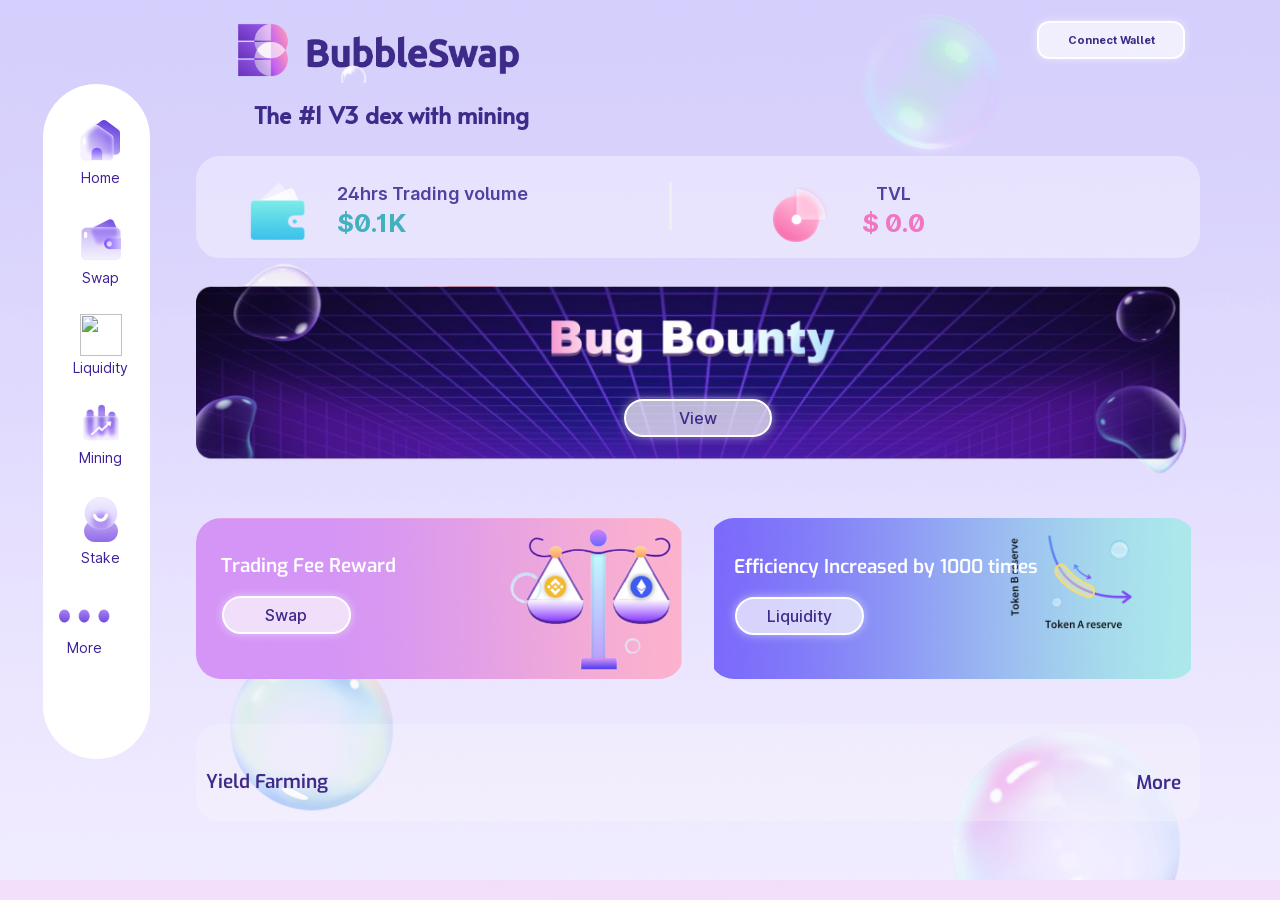
==== home.html @ f8ee5469 "Update home.html" ====
<!DOCTYPE html>
<html lang="en">
  <head>
    <meta charset="UTF-8" />
    <meta name="viewport" content="width=device-width, initial-scale=1" />
    <title>BubbleSwap</title>
    <meta
      name="description"
      content="Swap or provide liquidity on the BubbleSwap Protocol"
    />
    <link rel="shortcut icon" type="image/png" href="./icon.png" />
    <link
      rel="apple-touch-icon"
      sizes="192x192"
      href="./images/192x192_App_Icon.png"
    />
    <link
      rel="apple-touch-icon"
      sizes="512x512"
      href="./images/512x512_App_Icon.png"
    />
    <meta
      name="viewport"
      content="width=device-width,initial-scale=1,maximum-scale=1,user-scalable=no"
    />
    <meta name="theme-color" content="#ff007a" />
    <link rel="manifest" href="./manifest.json" />
    <link rel="preconnect" href="https://www.google-analytics.com/" />
    <link
      rel="preload"
      href="./fonts/Inter-roman.var.woff2"
      as="font"
      type="font/woff2"
      crossorigin
    />
    <meta name="robots" content="max-image-preview:large" />

    <style>
      img.wp-smiley,
      img.emoji {
        display: inline !important;
        border: none !important;
        box-shadow: none !important;
        height: 1em !important;
        width: 1em !important;
        margin: 0 0.07em !important;
        vertical-align: -0.1em !important;
        background: none !important;
        padding: 0 !important;
      }
    </style>

    <style id="wp-block-library-theme-inline-css">
      .wp-block-audio figcaption {
        color: #555;
        font-size: 13px;
        text-align: center;
      }
      const animateCircle=t=>{const{percentage:e,onScroll:c,speed:o,element:i,size:n,background_clr:a,color:r,stroke_width:h}=t,l=Math.ceil(document.body.scrollHeight-window.innerHeight);let s=i[0];ctx=s.getContext("2d"),s.width=2*n+h,s.height=2*n+h;let d=s.width/2,x=s.height/2,g=0;const m=t=>{(c?(g=Math.floor(t/l*360),Math.floor(t/l*100)):(g+=o)/360*100)<=e?(ctx.clearRect(0,0,s.width,s.height),ctx.beginPath(),ctx.lineWidth=h,ctx.arc(d,x,n,0,2*Math.PI),ctx.strokeStyle=a,ctx.stroke(),ctx.closePath(),ctx.beginPath(),ctx.lineWidth=h,ctx.strokeStyle=r,ctx.arc(d,x,n,0,2*Math.PI/360*g),ctx.stroke(),ctx.closePath(),c||requestAnimationFrame(m)):c||cancelAnimationFrame(m)};c||requestAnimationFrame(m),c&&(m(window.pageYOffset),document.addEventListener("scroll",(()=>{const t=Math.ceil(window.pageYOffset);m(t)})))};
      .is-dark-theme .wp-block-audio figcaption {
        color: hsla(0, 0%, 100%, 0.65);
      }
      .wp-block-code {
        border: 1px solid #ccc;
        border-radius: 4px;
        font-family: Menlo, Consolas, monaco, monospace;
        padding: 0.8em 1em;
      }
      .wp-block-embed figcaption {
        color: #555;
        font-size: 13px;
        text-align: center;
      }
      .is-dark-theme .wp-block-embed figcaption {
        color: hsla(0, 0%, 100%, 0.65);
      }
      .blocks-gallery-caption {
        color: #555;
        font-size: 13px;
        text-align: center;
      }
      .is-dark-theme .blocks-gallery-caption {
        color: hsla(0, 0%, 100%, 0.65);
      }
      .wp-block-image figcaption {
        color: #555;
        font-size: 13px;
        text-align: center;
      }
      .is-dark-theme .wp-block-image figcaption {
        color: hsla(0, 0%, 100%, 0.65);
      }
      .wp-block-pullquote {
        border-top: 4px solid;
        border-bottom: 4px solid;
        margin-bottom: 1.75em;
        color: currentColor;
      }
      .wp-block-pullquote__citation,
      .wp-block-pullquote cite,
      .wp-block-pullquote footer {
        color: currentColor;
        text-transform: uppercase;
        font-size: 0.8125em;
        font-style: normal;
      }
      .wp-block-quote {
        border-left: 0.25em solid;
        margin: 0 0 1.75em;
        padding-left: 1em;
      }
      .wp-block-quote cite,
      .wp-block-quote footer {
        color: currentColor;
        font-size: 0.8125em;
        position: relative;
        font-style: normal;
      }
      .wp-block-quote.has-text-align-right {
        border-left: none;
        border-right: 0.25em solid;
        padding-left: 0;
        padding-right: 1em;
      }
      .wp-block-quote.has-text-align-center {
        border: none;
        padding-left: 0;
      }
      .wp-block-quote.is-large,
      .wp-block-quote.is-style-large,
      .wp-block-quote.is-style-plain {
        border: none;
      }
      .wp-block-search .wp-block-search__label {
        font-weight: 700;
      }
      :where(.wp-block-group.has-background) {
        padding: 1.25em 2.375em;
      }
      .wp-block-separator.has-css-opacity {
        opacity: 0.4;
      }
      .wp-block-separator {
        border: none;
        border-bottom: 2px solid;
        margin-left: auto;
        margin-right: auto;
      }
      .wp-block-separator.has-alpha-channel-opacity {
        opacity: 1;
      }
      .wp-block-separator:not(.is-style-wide):not(.is-style-dots) {
        width: 100px;
      }
      .wp-block-separator.has-background:not(.is-style-dots) {
        border-bottom: none;
        height: 1px;
      }
      .wp-block-separator.has-background:not(.is-style-wide):not(.is-style-dots) {
        height: 2px;
      }
      .wp-block-table thead {
        border-bottom: 3px solid;
      }
      .wp-block-table tfoot {
        border-top: 3px solid;
      }
      .wp-block-table td,
      .wp-block-table th {
        padding: 0.5em;
        border: 1px solid;
        word-break: normal;
      }
      .wp-block-table figcaption {
        color: #555;
        font-size: 13px;
        text-align: center;
      }
      .is-dark-theme .wp-block-table figcaption {
        color: hsla(0, 0%, 100%, 0.65);
      }
      .wp-block-video figcaption {
        color: #555;
        font-size: 13px;
        text-align: center;
      }
      .is-dark-theme .wp-block-video figcaption {
        color: hsla(0, 0%, 100%, 0.65);
      }
      .wp-block-template-part.has-background {
        padding: 1.25em 2.375em;
        margin-top: 0;
        margin-bottom: 0;
      }
    </style>
    <style id="global-styles-inline-css">
      body {
        --wp--preset--color--black: #000000;
        --wp--preset--color--cyan-bluish-gray: #abb8c3;
        --wp--preset--color--white: #ffffff;
        --wp--preset--color--pale-pink: #f78da7;
        --wp--preset--color--vivid-red: #cf2e2e;
        --wp--preset--color--luminous-vivid-orange: #ff6900;
        --wp--preset--color--luminous-vivid-amber: #fcb900;
        --wp--preset--color--light-green-cyan: #7bdcb5;
        --wp--preset--color--vivid-green-cyan: #00d084;
        --wp--preset--color--pale-cyan-blue: #8ed1fc;
        --wp--preset--color--vivid-cyan-blue: #0693e3;
        --wp--preset--color--vivid-purple: #9b51e0;
        --wp--preset--color--dark-gray: #28303d;
        --wp--preset--color--gray: #39414d;
        --wp--preset--color--green: #d1e4dd;
        --wp--preset--color--blue: #d1dfe4;
        --wp--preset--color--purple: #d1d1e4;
        --wp--preset--color--red: #e4d1d1;
        --wp--preset--color--orange: #e4dad1;
        --wp--preset--color--yellow: #eeeadd;
        --wp--preset--gradient--vivid-cyan-blue-to-vivid-purple: linear-gradient(
          135deg,
          rgba(6, 147, 227, 1) 0%,
          rgb(155, 81, 224) 100%
        );
        --wp--preset--gradient--light-green-cyan-to-vivid-green-cyan: linear-gradient(
          135deg,
          rgb(122, 220, 180) 0%,
          rgb(0, 208, 130) 100%
        );
        --wp--preset--gradient--luminous-vivid-amber-to-luminous-vivid-orange: linear-gradient(
          135deg,
          rgba(252, 185, 0, 1) 0%,
          rgba(255, 105, 0, 1) 100%
        );
        --wp--preset--gradient--luminous-vivid-orange-to-vivid-red: linear-gradient(
          135deg,
          rgba(255, 105, 0, 1) 0%,
          rgb(207, 46, 46) 100%
        );
        --wp--preset--gradient--very-light-gray-to-cyan-bluish-gray: linear-gradient(
          135deg,
          rgb(238, 238, 238) 0%,
          rgb(169, 184, 195) 100%
        );
        --wp--preset--gradient--cool-to-warm-spectrum: linear-gradient(
          135deg,
          rgb(74, 234, 220) 0%,
          rgb(151, 120, 209) 20%,
          rgb(207, 42, 186) 40%,
          rgb(238, 44, 130) 60%,
          rgb(251, 105, 98) 80%,
          rgb(254, 248, 76) 100%
        );
        --wp--preset--gradient--blush-light-purple: linear-gradient(
          135deg,
          rgb(255, 206, 236) 0%,
          rgb(152, 150, 240) 100%
        );
        --wp--preset--gradient--blush-bordeaux: linear-gradient(
          135deg,
          rgb(254, 205, 165) 0%,
          rgb(254, 45, 45) 50%,
          rgb(107, 0, 62) 100%
        );
        --wp--preset--gradient--luminous-dusk: linear-gradient(
          135deg,
          rgb(255, 203, 112) 0%,
          rgb(199, 81, 192) 50%,
          rgb(65, 88, 208) 100%
        );
        --wp--preset--gradient--pale-ocean: linear-gradient(
          135deg,
          rgb(255, 245, 203) 0%,
          rgb(182, 227, 212) 50%,
          rgb(51, 167, 181) 100%
        );
        --wp--preset--gradient--electric-grass: linear-gradient(
          135deg,
          rgb(202, 248, 128) 0%,
          rgb(113, 206, 126) 100%
        );
        --wp--preset--gradient--midnight: linear-gradient(
          135deg,
          rgb(2, 3, 129) 0%,
          rgb(40, 116, 252) 100%
        );
        --wp--preset--gradient--purple-to-yellow: linear-gradient(
          160deg,
          #d1d1e4 0%,
          #eeeadd 100%
        );
        --wp--preset--gradient--yellow-to-purple: linear-gradient(
          160deg,
          #eeeadd 0%,
          #d1d1e4 100%
        );
        --wp--preset--gradient--green-to-yellow: linear-gradient(
          160deg,
          #d1e4dd 0%,
          #eeeadd 100%
        );
        --wp--preset--gradient--yellow-to-green: linear-gradient(
          160deg,
          #eeeadd 0%,
          #d1e4dd 100%
        );
        --wp--preset--gradient--red-to-yellow: linear-gradient(
          160deg,
          #e4d1d1 0%,
          #eeeadd 100%
        );
        --wp--preset--gradient--yellow-to-red: linear-gradient(
          160deg,
          #eeeadd 0%,
          #e4d1d1 100%
        );
        --wp--preset--gradient--purple-to-red: linear-gradient(
          160deg,
          #d1d1e4 0%,
          #e4d1d1 100%
        );
        --wp--preset--gradient--red-to-purple: linear-gradient(
          160deg,
          #e4d1d1 0%,
          #d1d1e4 100%
        );
        --wp--preset--duotone--dark-grayscale: url("#wp-duotone-dark-grayscale");
        --wp--preset--duotone--grayscale: url("#wp-duotone-grayscale");
        --wp--preset--duotone--purple-yellow: url("#wp-duotone-purple-yellow");
        --wp--preset--duotone--blue-red: url("#wp-duotone-blue-red");
        --wp--preset--duotone--midnight: url("#wp-duotone-midnight");
        --wp--preset--duotone--magenta-yellow: url("#wp-duotone-magenta-yellow");
        --wp--preset--duotone--purple-green: url("#wp-duotone-purple-green");
        --wp--preset--duotone--blue-orange: url("#wp-duotone-blue-orange");
        --wp--preset--font-size--small: 18px;
        --wp--preset--font-size--medium: 20px;
        --wp--preset--font-size--large: 24px;
        --wp--preset--font-size--x-large: 42px;
        --wp--preset--font-size--extra-small: 16px;
        --wp--preset--font-size--normal: 20px;
        --wp--preset--font-size--extra-large: 40px;
        --wp--preset--font-size--huge: 96px;
        --wp--preset--font-size--gigantic: 144px;
      }
      .has-black-color {
        color: var(--wp--preset--color--black) !important;
      }
      .has-cyan-bluish-gray-color {
        color: var(--wp--preset--color--cyan-bluish-gray) !important;
      }
      .has-white-color {
        color: var(--wp--preset--color--white) !important;
      }
      .has-pale-pink-color {
        color: var(--wp--preset--color--pale-pink) !important;
      }
      .has-vivid-red-color {
        color: var(--wp--preset--color--vivid-red) !important;
      }
      .has-luminous-vivid-orange-color {
        color: var(--wp--preset--color--luminous-vivid-orange) !important;
      }
      .has-luminous-vivid-amber-color {
        color: var(--wp--preset--color--luminous-vivid-amber) !important;
      }
      .has-light-green-cyan-color {
        color: var(--wp--preset--color--light-green-cyan) !important;
      }
      .has-vivid-green-cyan-color {
        color: var(--wp--preset--color--vivid-green-cyan) !important;
      }
      .has-pale-cyan-blue-color {
        color: var(--wp--preset--color--pale-cyan-blue) !important;
      }
      .has-vivid-cyan-blue-color {
        color: var(--wp--preset--color--vivid-cyan-blue) !important;
      }
      .has-vivid-purple-color {
        color: var(--wp--preset--color--vivid-purple) !important;
      }
      .has-black-background-color {
        background-color: var(--wp--preset--color--black) !important;
      }
      .has-cyan-bluish-gray-background-color {
        background-color: var(--wp--preset--color--cyan-bluish-gray) !important;
      }
      .has-white-background-color {
        background-color: var(--wp--preset--color--white) !important;
      }
      .has-pale-pink-background-color {
        background-color: var(--wp--preset--color--pale-pink) !important;
      }
      .has-vivid-red-background-color {
        background-color: var(--wp--preset--color--vivid-red) !important;
      }
      .has-luminous-vivid-orange-background-color {
        background-color: var(
          --wp--preset--color--luminous-vivid-orange
        ) !important;
      }
      .has-luminous-vivid-amber-background-color {
        background-color: var(
          --wp--preset--color--luminous-vivid-amber
        ) !important;
      }
      .has-light-green-cyan-background-color {
        background-color: var(--wp--preset--color--light-green-cyan) !important;
      }
      .has-vivid-green-cyan-background-color {
        background-color: var(--wp--preset--color--vivid-green-cyan) !important;
      }
      .has-pale-cyan-blue-background-color {
        background-color: var(--wp--preset--color--pale-cyan-blue) !important;
      }
      .has-vivid-cyan-blue-background-color {
        background-color: var(--wp--preset--color--vivid-cyan-blue) !important;
      }
      .has-vivid-purple-background-color {
        background-color: var(--wp--preset--color--vivid-purple) !important;
      }
      .has-black-border-color {
        border-color: var(--wp--preset--color--black) !important;
      }
      .has-cyan-bluish-gray-border-color {
        border-color: var(--wp--preset--color--cyan-bluish-gray) !important;
      }
      .has-white-border-color {
        border-color: var(--wp--preset--color--white) !important;
      }
      .has-pale-pink-border-color {
        border-color: var(--wp--preset--color--pale-pink) !important;
      }
      .has-vivid-red-border-color {
        border-color: var(--wp--preset--color--vivid-red) !important;
      }
      .has-luminous-vivid-orange-border-color {
        border-color: var(
          --wp--preset--color--luminous-vivid-orange
        ) !important;
      }
      .has-luminous-vivid-amber-border-color {
        border-color: var(--wp--preset--color--luminous-vivid-amber) !important;
      }
      .has-light-green-cyan-border-color {
        border-color: var(--wp--preset--color--light-green-cyan) !important;
      }
      .has-vivid-green-cyan-border-color {
        border-color: var(--wp--preset--color--vivid-green-cyan) !important;
      }
      .has-pale-cyan-blue-border-color {
        border-color: var(--wp--preset--color--pale-cyan-blue) !important;
      }
      .has-vivid-cyan-blue-border-color {
        border-color: var(--wp--preset--color--vivid-cyan-blue) !important;
      }
      .has-vivid-purple-border-color {
        border-color: var(--wp--preset--color--vivid-purple) !important;
      }
      .has-vivid-cyan-blue-to-vivid-purple-gradient-background {
        background: var(
          --wp--preset--gradient--vivid-cyan-blue-to-vivid-purple
        ) !important;
      }
      .has-light-green-cyan-to-vivid-green-cyan-gradient-background {
        background: var(
          --wp--preset--gradient--light-green-cyan-to-vivid-green-cyan
        ) !important;
      }
      .has-luminous-vivid-amber-to-luminous-vivid-orange-gradient-background {
        background: var(
          --wp--preset--gradient--luminous-vivid-amber-to-luminous-vivid-orange
        ) !important;
      }
      .has-luminous-vivid-orange-to-vivid-red-gradient-background {
        background: var(
          --wp--preset--gradient--luminous-vivid-orange-to-vivid-red
        ) !important;
      }
      .has-very-light-gray-to-cyan-bluish-gray-gradient-background {
        background: var(
          --wp--preset--gradient--very-light-gray-to-cyan-bluish-gray
        ) !important;
      }
      .has-cool-to-warm-spectrum-gradient-background {
        background: var(
          --wp--preset--gradient--cool-to-warm-spectrum
        ) !important;
      }
      .has-blush-light-purple-gradient-background {
        background: var(--wp--preset--gradient--blush-light-purple) !important;
      }
      .has-blush-bordeaux-gradient-background {
        background: var(--wp--preset--gradient--blush-bordeaux) !important;
      }
      .has-luminous-dusk-gradient-background {
        background: var(--wp--preset--gradient--luminous-dusk) !important;
      }
      .has-pale-ocean-gradient-background {
        background: var(--wp--preset--gradient--pale-ocean) !important;
      }
      .has-electric-grass-gradient-background {
        background: var(--wp--preset--gradient--electric-grass) !important;
      }
      .has-midnight-gradient-background {
        background: var(--wp--preset--gradient--midnight) !important;
      }
      .has-small-font-size {
        font-size: var(--wp--preset--font-size--small) !important;
      }
      .has-medium-font-size {
        font-size: var(--wp--preset--font-size--medium) !important;
      }
      .has-large-font-size {
        font-size: var(--wp--preset--font-size--large) !important;
      }
      .has-x-large-font-size {
        font-size: var(--wp--preset--font-size--x-large) !important;
      }
      /*! elementor-icons - v5.16.0 - 12-07-2022 */
      @font-face {
        font-family: eicons;
        src: url(../fonts/eicons.eot?5.16.0);
        src: url(../fonts/eicons.eot?5.16.0#iefix) format("embedded-opentype"),
          url(../fonts/eicons.woff2?5.16.0) format("woff2"),
          url(../fonts/eicons.woff?5.16.0) format("woff"),
          url(../fonts/eicons.ttf?5.16.0) format("truetype"),
          url(../fonts/eicons.svg?5.16.0#eicon) format("svg");
        font-weight: 400;
        font-style: normal;
      }
      [class*=" eicon-"],
      [class^="eicon"] {
        display: inline-block;
        font-family: eicons;
        font-size: inherit;
        font-weight: 400;
        font-style: normal;
        font-variant: normal;
        line-height: 1;
        text-rendering: auto;
        -webkit-font-smoothing: antialiased;
        -moz-osx-font-smoothing: grayscale;
      }
      @keyframes a {
        0% {
          transform: rotate(0deg);
        }
        to {
          transform: rotate(359deg);
        }
      }
      .eicon-animation-spin {
        animation: a 2s infinite linear;
      }
      .eicon-editor-link:before {
        content: "\e800";
      }
      .eicon-editor-unlink:before {
        content: "\e801";
      }
      .eicon-editor-external-link:before {
        content: "\e802";
      }
      .eicon-editor-close:before {
        content: "\e803";
      }
      .eicon-editor-list-ol:before {
        content: "\e804";
      }
      .eicon-editor-list-ul:before {
        content: "\e805";
      }
      .eicon-editor-bold:before {
        content: "\e806";
      }
      .eicon-editor-italic:before {
        content: "\e807";
      }
      .eicon-editor-underline:before {
        content: "\e808";
      }
      .eicon-editor-paragraph:before {
        content: "\e809";
      }
      .eicon-editor-h1:before {
        content: "\e80a";
      }
      .eicon-editor-h2:before {
        content: "\e80b";
      }
      .eicon-editor-h3:before {
        content: "\e80c";
      }
      .eicon-editor-h4:before {
        content: "\e80d";
      }
      .eicon-editor-h5:before {
        content: "\e80e";
      }
      .eicon-editor-h6:before {
        content: "\e80f";
      }
      .eicon-editor-quote:before {
        content: "\e810";
      }
      .eicon-editor-code:before {
        content: "\e811";
      }
      .eicon-elementor:before {
        content: "\e812";
      }
      .eicon-elementor-circle:before {
        content: "\e813";
      }
      .eicon-pojome:before {
        content: "\e814";
      }
      .eicon-plus:before {
        content: "\e815";
      }
      .eicon-menu-bar:before {
        content: "\e816";
      }
      .eicon-apps:before {
        content: "\e817";
      }
      .eicon-accordion:before {
        content: "\e818";
      }
      .eicon-alert:before {
        content: "\e819";
      }
      .eicon-animation-text:before {
        content: "\e81a";
      }
      .eicon-animation:before {
        content: "\e81b";
      }
      .eicon-banner:before {
        content: "\e81c";
      }
      .eicon-blockquote:before {
        content: "\e81d";
      }
      .eicon-button:before {
        content: "\e81e";
      }
      .eicon-call-to-action:before {
        content: "\e81f";
      }
      .eicon-captcha:before {
        content: "\e820";
      }
      .eicon-carousel:before {
        content: "\e821";
      }
      .eicon-checkbox:before {
        content: "\e822";
      }
      .eicon-columns:before {
        content: "\e823";
      }
      .eicon-countdown:before {
        content: "\e824";
      }
      .eicon-counter:before {
        content: "\e825";
      }
      .eicon-date:before {
        content: "\e826";
      }
      .eicon-divider-shape:before {
        content: "\e827";
      }
      .eicon-divider:before {
        content: "\e828";
      }
      .eicon-download-button:before {
        content: "\e829";
      }
      .eicon-dual-button:before {
        content: "\e82a";
      }
      .eicon-email-field:before {
        content: "\e82b";
      }
      .eicon-facebook-comments:before {
        content: "\e82c";
      }
      .eicon-facebook-like-box:before {
        content: "\e82d";
      }
      .eicon-form-horizontal:before {
        content: "\e82e";
      }
      .eicon-form-vertical:before {
        content: "\e82f";
      }
      .eicon-gallery-grid:before {
        content: "\e830";
      }
      .eicon-gallery-group:before {
        content: "\e831";
      }
      .eicon-gallery-justified:before {
        content: "\e832";
      }
      .eicon-gallery-masonry:before {
        content: "\e833";
      }
      .eicon-icon-box:before {
        content: "\e834";
      }
      .eicon-image-before-after:before {
        content: "\e835";
      }
      .eicon-image-box:before {
        content: "\e836";
      }
      .eicon-image-hotspot:before {
        content: "\e837";
      }
      .eicon-image-rollover:before {
        content: "\e838";
      }
      .eicon-info-box:before {
        content: "\e839";
      }
      .eicon-inner-section:before {
        content: "\e83a";
      }
      .eicon-mailchimp:before {
        content: "\e83b";
      }
      .eicon-menu-card:before {
        content: "\e83c";
      }
      .eicon-navigation-horizontal:before {
        content: "\e83d";
      }
      .eicon-nav-menu:before {
        content: "\e83e";
      }
      .eicon-navigation-vertical:before {
        content: "\e83f";
      }
      .eicon-number-field:before {
        content: "\e840";
      }
      .eicon-parallax:before {
        content: "\e841";
      }
      .eicon-php7:before {
        content: "\e842";
      }
      .eicon-post-list:before {
        content: "\e843";
      }
      .eicon-post-slider:before {
        content: "\e844";
      }
      .eicon-post:before {
        content: "\e845";
      }
      .eicon-posts-carousel:before {
        content: "\e846";
      }
      .eicon-posts-grid:before {
        content: "\e847";
      }
      .eicon-posts-group:before {
        content: "\e848";
      }
      .eicon-posts-justified:before {
        content: "\e849";
      }
      .eicon-posts-masonry:before {
        content: "\e84a";
      }
      .eicon-posts-ticker:before {
        content: "\e84b";
      }
      .eicon-price-list:before {
        content: "\e84c";
      }
      .eicon-price-table:before {
        content: "\e84d";
      }
      .eicon-radio:before {
        content: "\e84e";
      }
      .eicon-rtl:before {
        content: "\e84f";
      }
      .eicon-scroll:before {
        content: "\e850";
      }
      .eicon-search:before {
        content: "\e851";
      }
      .eicon-select:before {
        content: "\e852";
      }
      .eicon-share:before {
        content: "\e853";
      }
      .eicon-sidebar:before {
        content: "\e854";
      }
      .eicon-skill-bar:before {
        content: "\e855";
      }
      .eicon-slider-3d:before {
        content: "\e856";
      }
      .eicon-slider-album:before {
        content: "\e857";
      }
      .eicon-slider-device:before {
        content: "\e858";
      }
      .eicon-slider-full-screen:before {
        content: "\e859";
      }
      .eicon-slider-push:before {
        content: "\e85a";
      }
      .eicon-slider-vertical:before {
        content: "\e85b";
      }
      .eicon-slider-video:before {
        content: "\e85c";
      }
      .eicon-slides:before {
        content: "\e85d";
      }
      .eicon-social-icons:before {
        content: "\e85e";
      }
      .eicon-spacer:before {
        content: "\e85f";
      }
      .eicon-table:before {
        content: "\e860";
      }
      .eicon-tabs:before {
        content: "\e861";
      }
      .eicon-tel-field:before {
        content: "\e862";
      }
      .eicon-text-area:before {
        content: "\e863";
      }
      .eicon-text-field:before {
        content: "\e864";
      }
      .eicon-thumbnails-down:before {
        content: "\e865";
      }
      .eicon-thumbnails-half:before {
        content: "\e866";
      }
      .eicon-thumbnails-right:before {
        content: "\e867";
      }
      .eicon-time-line:before {
        content: "\e868";
      }
      .eicon-toggle:before {
        content: "\e869";
      }
      .eicon-url:before {
        content: "\e86a";
      }
      .eicon-t-letter:before {
        content: "\e86b";
      }
      .eicon-wordpress:before {
        content: "\e86c";
      }
      .eicon-text:before {
        content: "\e86d";
      }
      .eicon-anchor:before {
        content: "\e86e";
      }
      .eicon-bullet-list:before {
        content: "\e86f";
      }
      .eicon-code:before {
        content: "\e870";
      }
      .eicon-favorite:before {
        content: "\e871";
      }
      .eicon-google-maps:before {
        content: "\e872";
      }
      .eicon-image:before {
        content: "\e873";
      }
      .eicon-photo-library:before {
        content: "\e874";
      }
      .eicon-woocommerce:before {
        content: "\e875";
      }
      .eicon-youtube:before {
        content: "\e876";
      }
      .eicon-flip-box:before {
        content: "\e877";
      }
      .eicon-settings:before {
        content: "\e878";
      }
      .eicon-headphones:before {
        content: "\e879";
      }
      .eicon-testimonial:before {
        content: "\e87a";
      }
      .eicon-counter-circle:before {
        content: "\e87b";
      }
      .eicon-person:before {
        content: "\e87c";
      }
      .eicon-chevron-right:before {
        content: "\e87d";
      }
      .eicon-chevron-left:before {
        content: "\e87e";
      }
      .eicon-close:before {
        content: "\e87f";
      }
      .eicon-file-download:before {
        content: "\e880";
      }
      .eicon-save:before {
        content: "\e881";
      }
      .eicon-zoom-in:before {
        content: "\e882";
      }
      .eicon-shortcode:before {
        content: "\e883";
      }
      .eicon-nerd:before {
        content: "\e884";
      }
      .eicon-device-desktop:before {
        content: "\e885";
      }
      .eicon-device-tablet:before {
        content: "\e886";
      }
      .eicon-device-mobile:before {
        content: "\e887";
      }
      .eicon-document-file:before {
        content: "\e888";
      }
      .eicon-folder-o:before {
        content: "\e889";
      }
      .eicon-hypster:before {
        content: "\e88a";
      }
      .eicon-h-align-left:before {
        content: "\e88b";
      }
      .eicon-h-align-right:before {
        content: "\e88c";
      }
      .eicon-h-align-center:before {
        content: "\e88d";
      }
      .eicon-h-align-stretch:before {
        content: "\e88e";
      }
      .eicon-v-align-top:before {
        content: "\e88f";
      }
      .eicon-v-align-bottom:before {
        content: "\e890";
      }
      .eicon-v-align-middle:before {
        content: "\e891";
      }
      .eicon-v-align-stretch:before {
        content: "\e892";
      }
      .eicon-pro-icon:before {
        content: "\e893";
      }
      .eicon-mail:before {
        content: "\e894";
      }
      .eicon-lock-user:before {
        content: "\e895";
      }
      .eicon-testimonial-carousel:before {
        content: "\e896";
      }
      .eicon-media-carousel:before {
        content: "\e897";
      }
      .eicon-section:before {
        content: "\e898";
      }
      .eicon-column:before {
        content: "\e899";
      }
      .eicon-edit:before {
        content: "\e89a";
      }
      .eicon-clone:before {
        content: "\e89b";
      }
      .eicon-trash:before {
        content: "\e89c";
      }
      .eicon-play:before {
        content: "\e89d";
      }
      .eicon-angle-right:before {
        content: "\e89e";
      }
      .eicon-angle-left:before {
        content: "\e89f";
      }
      .eicon-animated-headline:before {
        content: "\e8a0";
      }
      .eicon-menu-toggle:before {
        content: "\e8a1";
      }
      .eicon-fb-embed:before {
        content: "\e8a2";
      }
      .eicon-fb-feed:before {
        content: "\e8a3";
      }
      .eicon-twitter-embed:before {
        content: "\e8a4";
      }
      .eicon-twitter-feed:before {
        content: "\e8a5";
      }
      .eicon-sync:before {
        content: "\e8a6";
      }
      .eicon-import-export:before {
        content: "\e8a7";
      }
      .eicon-check-circle:before {
        content: "\e8a8";
      }
      .eicon-library-save:before {
        content: "\e8a9";
      }
      .eicon-library-download:before {
        content: "\e8aa";
      }
      .eicon-insert:before {
        content: "\e8ab";
      }
      .eicon-preview-medium:before {
        content: "\e8ac";
      }
      .eicon-sort-down:before {
        content: "\e8ad";
      }
      .eicon-sort-up:before {
        content: "\e8ae";
      }
      .eicon-heading:before {
        content: "\e8af";
      }
      .eicon-logo:before {
        content: "\e8b0";
      }
      .eicon-meta-data:before {
        content: "\e8b1";
      }
      .eicon-post-content:before {
        content: "\e8b2";
      }
      .eicon-post-excerpt:before {
        content: "\e8b3";
      }
      .eicon-post-navigation:before {
        content: "\e8b4";
      }
      .eicon-yoast:before {
        content: "\e8b5";
      }
      .eicon-nerd-chuckle:before {
        content: "\e8b6";
      }
      .eicon-nerd-wink:before {
        content: "\e8b7";
      }
      .eicon-comments:before {
        content: "\e8b8";
      }
      .eicon-download-circle-o:before {
        content: "\e8b9";
      }
      .eicon-library-upload:before {
        content: "\e8ba";
      }
      .eicon-save-o:before {
        content: "\e8bb";
      }
      .eicon-upload-circle-o:before {
        content: "\e8bc";
      }
      .eicon-ellipsis-h:before {
        content: "\e8bd";
      }
      .eicon-ellipsis-v:before {
        content: "\e8be";
      }
      .eicon-arrow-left:before {
        content: "\e8bf";
      }
      .eicon-arrow-right:before {
        content: "\e8c0";
      }
      .eicon-arrow-up:before {
        content: "\e8c1";
      }
      .eicon-arrow-down:before {
        content: "\e8c2";
      }
      .eicon-play-o:before {
        content: "\e8c3";
      }
      .eicon-archive-posts:before {
        content: "\e8c4";
      }
      .eicon-archive-title:before {
        content: "\e8c5";
      }
      .eicon-featured-image:before {
        content: "\e8c6";
      }
      .eicon-post-info:before {
        content: "\e8c7";
      }
      .eicon-post-title:before {
        content: "\e8c8";
      }
      .eicon-site-logo:before {
        content: "\e8c9";
      }
      .eicon-site-search:before {
        content: "\e8ca";
      }
      .eicon-site-title:before {
        content: "\e8cb";
      }
      .eicon-plus-square:before {
        content: "\e8cc";
      }
      .eicon-minus-square:before {
        content: "\e8cd";
      }
      .eicon-cloud-check:before {
        content: "\e8ce";
      }
      .eicon-drag-n-drop:before {
        content: "\e8cf";
      }
      .eicon-welcome:before {
        content: "\e8d0";
      }
      .eicon-handle:before {
        content: "\e8d1";
      }
      .eicon-cart:before {
        content: "\e8d2";
      }
      .eicon-product-add-to-cart:before {
        content: "\e8d3";
      }
      .eicon-product-breadcrumbs:before {
        content: "\e8d4";
      }
      .eicon-product-categories:before {
        content: "\e8d5";
      }
      .eicon-product-description:before {
        content: "\e8d6";
      }
      .eicon-product-images:before {
        content: "\e8d7";
      }
      .eicon-product-info:before {
        content: "\e8d8";
      }
      .eicon-product-meta:before {
        content: "\e8d9";
      }
      .eicon-product-pages:before {
        content: "\e8da";
      }
      .eicon-product-price:before {
        content: "\e8db";
      }
      .eicon-product-rating:before {
        content: "\e8dc";
      }
      .eicon-product-related:before {
        content: "\e8dd";
      }
      .eicon-product-stock:before {
        content: "\e8de";
      }
      .eicon-product-tabs:before {
        content: "\e8df";
      }
      .eicon-product-title:before {
        content: "\e8e0";
      }
      .eicon-product-upsell:before {
        content: "\e8e1";
      }
      .eicon-products:before {
        content: "\e8e2";
      }
      .eicon-bag-light:before {
        content: "\e8e3";
      }
      .eicon-bag-medium:before {
        content: "\e8e4";
      }
      .eicon-bag-solid:before {
        content: "\e8e5";
      }
      .eicon-basket-light:before {
        content: "\e8e6";
      }
      .eicon-basket-medium:before {
        content: "\e8e7";
      }
      .eicon-basket-solid:before {
        content: "\e8e8";
      }
      .eicon-cart-light:before {
        content: "\e8e9";
      }
      .eicon-cart-medium:before {
        content: "\e8ea";
      }
      .eicon-cart-solid:before {
        content: "\e8eb";
      }
      .eicon-exchange:before {
        content: "\e8ec";
      }
      .eicon-preview-thin:before {
        content: "\e8ed";
      }
      .eicon-device-laptop:before {
        content: "\e8ee";
      }
      .eicon-collapse:before {
        content: "\e8ef";
      }
      .eicon-expand:before {
        content: "\e8f0";
      }
      .eicon-navigator:before {
        content: "\e8f1";
      }
      .eicon-plug:before {
        content: "\e8f2";
      }
      .eicon-dashboard:before {
        content: "\e8f3";
      }
      .eicon-typography:before {
        content: "\e8f4";
      }
      .eicon-info-circle-o:before {
        content: "\e8f5";
      }
      .eicon-integration:before {
        content: "\e8f6";
      }
      .eicon-plus-circle-o:before {
        content: "\e8f7";
      }
      .eicon-rating:before {
        content: "\e8f8";
      }
      .eicon-review:before {
        content: "\e8f9";
      }
      .eicon-tools:before {
        content: "\e8fa";
      }
      .eicon-loading:before {
        content: "\e8fb";
      }
      .eicon-sitemap:before {
        content: "\e8fc";
      }
      .eicon-click:before {
        content: "\e8fd";
      }
      .eicon-clock:before {
        content: "\e8fe";
      }
      .eicon-library-open:before {
        content: "\e8ff";
      }
      .eicon-warning:before {
        content: "\e900";
      }
      .eicon-flow:before {
        content: "\e901";
      }
      .eicon-cursor-move:before {
        content: "\e902";
      }
      .eicon-arrow-circle-left:before {
        content: "\e903";
      }
      .eicon-flash:before {
        content: "\e904";
      }
      .eicon-redo:before {
        content: "\e905";
      }
      .eicon-ban:before {
        content: "\e906";
      }
      .eicon-barcode:before {
        content: "\e907";
      }
      .eicon-calendar:before {
        content: "\e908";
      }
      .eicon-caret-left:before {
        content: "\e909";
      }
      .eicon-caret-right:before {
        content: "\e90a";
      }
      .eicon-caret-up:before {
        content: "\e90b";
      }
      .eicon-chain-broken:before {
        content: "\e90c";
      }
      .eicon-check-circle-o:before {
        content: "\e90d";
      }
      .eicon-check:before {
        content: "\e90e";
      }
      .eicon-chevron-double-left:before {
        content: "\e90f";
      }
      .eicon-chevron-double-right:before {
        content: "\e910";
      }
      .eicon-undo:before {
        content: "\e911";
      }
      .eicon-filter:before {
        content: "\e912";
      }
      .eicon-circle-o:before {
        content: "\e913";
      }
      .eicon-circle:before {
        content: "\e914";
      }
      .eicon-clock-o:before {
        content: "\e915";
      }
      .eicon-cog:before {
        content: "\e916";
      }
      .eicon-cogs:before {
        content: "\e917";
      }
      .eicon-commenting-o:before {
        content: "\e918";
      }
      .eicon-copy:before {
        content: "\e919";
      }
      .eicon-database:before {
        content: "\e91a";
      }
      .eicon-dot-circle-o:before {
        content: "\e91b";
      }
      .eicon-envelope:before {
        content: "\e91c";
      }
      .eicon-external-link-square:before {
        content: "\e91d";
      }
      .eicon-eyedropper:before {
        content: "\e91e";
      }
      .eicon-folder:before {
        content: "\e91f";
      }
      .eicon-font:before {
        content: "\e920";
      }
      .eicon-adjust:before {
        content: "\e921";
      }
      .eicon-lightbox:before {
        content: "\e922";
      }
      .eicon-heart-o:before {
        content: "\e923";
      }
      .eicon-history:before {
        content: "\e924";
      }
      .eicon-image-bold:before {
        content: "\e925";
      }
      .eicon-info-circle:before {
        content: "\e926";
      }
      .eicon-link:before {
        content: "\e927";
      }
      .eicon-long-arrow-left:before {
        content: "\e928";
      }
      .eicon-long-arrow-right:before {
        content: "\e929";
      }
      .eicon-caret-down:before {
        content: "\e92a";
      }
      .eicon-paint-brush:before {
        content: "\e92b";
      }
      .eicon-pencil:before {
        content: "\e92c";
      }
      .eicon-plus-circle:before {
        content: "\e92d";
      }
      .eicon-zoom-in-bold:before {
        content: "\e92e";
      }
      .eicon-sort-amount-desc:before {
        content: "\e92f";
      }
      .eicon-sign-out:before {
        content: "\e930";
      }
      .eicon-spinner:before {
        content: "\e931";
      }
      .eicon-square:before {
        content: "\e932";
      }
      .eicon-star-o:before {
        content: "\e933";
      }
      .eicon-star:before {
        content: "\e934";
      }
      .eicon-text-align-justify:before {
        content: "\e935";
      }
      .eicon-text-align-center:before {
        content: "\e936";
      }
      .eicon-tags:before {
        content: "\e937";
      }
      .eicon-text-align-left:before {
        content: "\e938";
      }
      .eicon-text-align-right:before {
        content: "\e939";
      }
      .eicon-close-circle:before {
        content: "\e93a";
      }
      .eicon-trash-o:before {
        content: "\e93b";
      }
      .eicon-font-awesome:before {
        content: "\e93c";
      }
      .eicon-user-circle-o:before {
        content: "\e93d";
      }
      .eicon-video-camera:before {
        content: "\e93e";
      }
      .eicon-heart:before {
        content: "\e93f";
      }
      .eicon-wrench:before {
        content: "\e940";
      }
      .eicon-help:before {
        content: "\e941";
      }
      .eicon-help-o:before {
        content: "\e942";
      }
      .eicon-zoom-out-bold:before {
        content: "\e943";
      }
      .eicon-plus-square-o:before {
        content: "\e944";
      }
      .eicon-minus-square-o:before {
        content: "\e945";
      }
      .eicon-minus-circle:before {
        content: "\e946";
      }
      .eicon-minus-circle-o:before {
        content: "\e947";
      }
      .eicon-code-bold:before {
        content: "\e948";
      }
      .eicon-cloud-upload:before {
        content: "\e949";
      }
      .eicon-search-bold:before {
        content: "\e94a";
      }
      .eicon-map-pin:before {
        content: "\e94b";
      }
      .eicon-meetup:before {
        content: "\e94c";
      }
      .eicon-slideshow:before {
        content: "\e94d";
      }
      .eicon-t-letter-bold:before {
        content: "\e94e";
      }
      .eicon-preferences:before {
        content: "\e94f";
      }
      .eicon-table-of-contents:before {
        content: "\e950";
      }
      .eicon-tv:before {
        content: "\e951";
      }
      .eicon-upload:before {
        content: "\e952";
      }
      .eicon-instagram-comments:before {
        content: "\e953";
      }
      .eicon-instagram-nested-gallery:before {
        content: "\e954";
      }
      .eicon-instagram-post:before {
        content: "\e955";
      }
      .eicon-instagram-video:before {
        content: "\e956";
      }
      .eicon-instagram-gallery:before {
        content: "\e957";
      }
      .eicon-instagram-likes:before {
        content: "\e958";
      }
      .eicon-facebook:before {
        content: "\e959";
      }
      .eicon-twitter:before {
        content: "\e95a";
      }
      .eicon-pinterest:before {
        content: "\e95b";
      }
      .eicon-frame-expand:before {
        content: "\e95c";
      }
      .eicon-frame-minimize:before {
        content: "\e95d";
      }
      .eicon-archive:before {
        content: "\e95e";
      }
      .eicon-colors-typography:before {
        content: "\e95f";
      }
      .eicon-custom:before {
        content: "\e960";
      }
      .eicon-footer:before {
        content: "\e961";
      }
      .eicon-header:before {
        content: "\e962";
      }
      .eicon-layout-settings:before {
        content: "\e963";
      }
      .eicon-lightbox-expand:before {
        content: "\e964";
      }
      .eicon-error-404:before {
        content: "\e965";
      }
      .eicon-theme-style:before {
        content: "\e966";
      }
      .eicon-search-results:before {
        content: "\e967";
      }
      .eicon-single-post:before {
        content: "\e968";
      }
      .eicon-site-identity:before {
        content: "\e969";
      }
      .eicon-theme-builder:before {
        content: "\e96a";
      }
      .eicon-download-bold:before {
        content: "\e96b";
      }
      .eicon-share-arrow:before {
        content: "\e96c";
      }
      .eicon-global-settings:before {
        content: "\e96d";
      }
      .eicon-user-preferences:before {
        content: "\e96e";
      }
      .eicon-lock:before {
        content: "\e96f";
      }
      .eicon-export-kit:before {
        content: "\e970";
      }
      .eicon-import-kit:before {
        content: "\e971";
      }
      .eicon-lottie:before {
        content: "\e972";
      }
      .eicon-products-archive:before {
        content: "\e973";
      }
      .eicon-single-product:before {
        content: "\e974";
      }
      .eicon-disable-trash-o:before {
        content: "\e975";
      }
      .eicon-single-page:before {
        content: "\e976";
      }
      .eicon-wordpress-light:before {
        content: "\e977";
      }
      .eicon-cogs-check:before {
        content: "\e978";
      }
      .eicon-custom-css:before {
        content: "\e979";
      }
      .eicon-global-colors:before {
        content: "\e97a";
      }
      .eicon-globe:before {
        content: "\e97b";
      }
      .eicon-typography-1:before {
        content: "\e97c";
      }
      .eicon-background:before {
        content: "\e97d";
      }
      .eicon-device-responsive:before {
        content: "\e97e";
      }
      .eicon-device-wide:before {
        content: "\e97f";
      }
      .eicon-code-highlight:before {
        content: "\e980";
      }
      .eicon-video-playlist:before {
        content: "\e981";
      }
      .eicon-download-kit:before {
        content: "\e982";
      }
      .eicon-kit-details:before {
        content: "\e983";
      }
      .eicon-kit-parts:before {
        content: "\e984";
      }
      .eicon-kit-upload:before {
        content: "\e985";
      }
      .eicon-kit-plugins:before {
        content: "\e986";
      }
      .eicon-kit-upload-alt:before {
        content: "\e987";
      }
      .eicon-hotspot:before {
        content: "\e988";
      }
      .eicon-paypal-button:before {
        content: "\e989";
      }
      .eicon-shape:before {
        content: "\e98a";
      }
      .eicon-wordart:before {
        content: "\e98b";
      }
      .eicon-checkout:before {
        content: "\e98c";
      }
      .eicon-container:before {
        content: "\e98d";
      }
      .eicon-flip:before {
        content: "\e98e";
      }
      .eicon-info:before {
        content: "\e98f";
      }
      .eicon-my-account:before {
        content: "\e990";
      }
      .eicon-purchase-summary:before {
        content: "\e991";
      }
      .eicon-page-transition:before {
        content: "\e992";
      }
      .eicon-spotify:before {
        content: "\e993";
      }
      .eicon-stripe-button:before {
        content: "\e994";
      }
      .eicon-woo-settings:before {
        content: "\e995";
      }
      .eicon-woo-cart:before {
        content: "\e996";
      }
      .eicon-grow:before {
        content: "\e997";
      }
      .eicon-order-end:before {
        content: "\e998";
      }
      .eicon-nowrap:before {
        content: "\e999";
      }
      .eicon-order-start:before {
        content: "\e99a";
      }
      .eicon-progress-tracker:before {
        content: "\e99b";
      }
      .eicon-shrink:before {
        content: "\e99c";
      }
      .eicon-wrap:before {
        content: "\e99d";
      }
      .eicon-align-center-h:before {
        content: "\e99e";
      }
      .eicon-align-center-v:before {
        content: "\e99f";
      }
      .eicon-align-end-h:before {
        content: "\e9a0";
      }
      .eicon-align-end-v:before {
        content: "\e9a1";
      }
      .eicon-align-start-h:before {
        content: "\e9a2";
      }
      .eicon-align-start-v:before {
        content: "\e9a3";
      }
      .eicon-align-stretch-h:before {
        content: "\e9a4";
      }
      .eicon-align-stretch-v:before {
        content: "\e9a5";
      }
      .eicon-justify-center-h:before {
        content: "\e9a6";
      }
      .eicon-justify-center-v:before {
        content: "\e9a7";
      }
      .eicon-justify-end-h:before {
        content: "\e9a8";
      }
      .eicon-justify-end-v:before {
        content: "\e9a9";
      }
      .eicon-justify-space-around-h:before {
        content: "\e9aa";
      }
      .eicon-justify-space-around-v:before {
        content: "\e9ab";
      }
      .eicon-justify-space-between-h:before {
        content: "\e9ac";
      }
      .eicon-justify-space-between-v:before {
        content: "\e9ad";
      }
      .eicon-justify-space-evenly-h:before {
        content: "\e9ae";
      }
      .eicon-justify-space-evenly-v:before {
        content: "\e9af";
      }
      .eicon-justify-start-h:before {
        content: "\e9b0";
      }
      .eicon-justify-start-v:before {
        content: "\e9b1";
      }
      .eicon-woocommerce-cross-sells:before {
        content: "\e9b2";
      }
      .eicon-woocommerce-notices:before {
        content: "\e9b3";
      }
      .eicon-inner-container:before {
        content: "\e9b4";
      }
      .eicon-warning-full:before {
        content: "\e9b5";
      }
      .eicon-exit:before {
        content: "\e9b6";
      }
      .eicon-loop-builder:before {
        content: "\e9b7";
      }
      .eicon-notes:before {
        content: "\e9b8";
      }
      .eicon-read:before {
        content: "\e9b9";
      }
      .eicon-unread:before {
        content: "\e9ba";
      }
      .eicon-eye:before {
        content: "\e8ac";
      }
      .eicon-elementor-square:before {
        content: "\e813";
      }
      /*! elementor - v3.7.8 - 02-10-2022 */
      .dialog-widget-content {
        background-color: #fff;
        position: absolute;
        border-radius: 3px;
        -webkit-box-shadow: 2px 8px 23px 3px rgba(0, 0, 0, 0.2);
        box-shadow: 2px 8px 23px 3px rgba(0, 0, 0, 0.2);
        overflow: hidden;
      }
      .dialog-message {
        font-size: 12px;
        line-height: 1.5;
        -webkit-box-sizing: border-box;
        box-sizing: border-box;
      }
      .dialog-type-lightbox {
        position: fixed;
        height: 100%;
        width: 100%;
        bottom: 0;
        left: 0;
        background-color: rgba(0, 0, 0, 0.8);
        z-index: 9999;
        -webkit-user-select: none;
        -moz-user-select: none;
        -ms-user-select: none;
        user-select: none;
      }
      .dialog-type-lightbox .dialog-widget-content {
        margin: auto;
        width: 375px;
      }
      .dialog-type-lightbox .dialog-header {
        font-size: 15px;
        color: #495157;
        padding: 30px 0 10px;
        font-weight: 500;
      }
      .dialog-type-lightbox .dialog-message {
        padding: 0 30px 30px;
        min-height: 50px;
      }
      .dialog-type-lightbox:not(.elementor-popup-modal) .dialog-header,
      .dialog-type-lightbox:not(.elementor-popup-modal) .dialog-message {
        text-align: center;
      }
      .dialog-type-lightbox .dialog-buttons-wrapper {
        border-top: 1px solid #e6e9ec;
        text-align: center;
      }
      .dialog-type-lightbox .dialog-buttons-wrapper > .dialog-button {
        font-family: Roboto, Arial, Helvetica, Verdana, sans-serif;
        width: 50%;
        border: none;
        background: none;
        color: #6d7882;
        font-size: 15px;
        cursor: pointer;
        padding: 13px 0;
        outline: 0;
      }
      .dialog-type-lightbox .dialog-buttons-wrapper > .dialog-button:hover {
        background-color: #f4f6f7;
      }
      .dialog-type-lightbox .dialog-buttons-wrapper > .dialog-button.dialog-ok {
        color: #b01b1b;
      }
      .dialog-type-lightbox
        .dialog-buttons-wrapper
        > .dialog-button.dialog-take_over {
        color: #39b54a;
      }
      .dialog-type-lightbox .dialog-buttons-wrapper > .dialog-button:active {
        background-color: rgba(230, 233, 236, 0.5);
      }
      .dialog-type-lightbox
        .dialog-buttons-wrapper
        > .dialog-button::-moz-focus-inner {
        border: 0;
      }
      .dialog-close-button {
        cursor: pointer;
        position: absolute;
        margin-top: 15px;
        right: 15px;
        font-size: 15px;
        line-height: 1;
      }
      .dialog-close-button:not(:hover) {
        opacity: 0.4;
      }
      .dialog-alert-widget .dialog-buttons-wrapper > button {
        width: 100%;
      }
      .dialog-confirm-widget .dialog-button:first-child {
        border-right: 1px solid #e6e9ec;
      }
      #elementor-change-exit-preference-dialog .dialog-message a {
        cursor: pointer;
      }
      #elementor-change-exit-preference-dialog .dialog-message > div {
        margin-bottom: 10px;
      }
      #elementor-change-exit-preference-dialog .dialog-ok {
        color: #39b54a;
      }
      .dialog-prevent-scroll {
        overflow: hidden;
        max-height: 100vh;
      }
      @media (min-width: 1024px) {
        body.admin-bar .dialog-lightbox-widget {
          height: calc(100vh - 32px);
        }
      }
      @media (max-width: 1024px) {
        body.admin-bar .dialog-type-lightbox {
          position: sticky;
          height: 100vh;
        }
      }
      .elementor-aspect-ratio-219 .elementor-fit-aspect-ratio {
        padding-bottom: 42.8571%;
      }
      .elementor-aspect-ratio-169 .elementor-fit-aspect-ratio {
        padding-bottom: 56.25%;
      }
      .elementor-aspect-ratio-43 .elementor-fit-aspect-ratio {
        padding-bottom: 75%;
      }
      .elementor-aspect-ratio-32 .elementor-fit-aspect-ratio {
        padding-bottom: 66.6666%;
      }
      .elementor-aspect-ratio-11 .elementor-fit-aspect-ratio {
        padding-bottom: 100%;
      }
      .elementor-aspect-ratio-916 .elementor-fit-aspect-ratio {
        padding-bottom: 177.8%;
      }
      .elementor-fit-aspect-ratio {
        position: relative;
        height: 0;
      }
      .elementor-fit-aspect-ratio iframe {
        position: absolute;
        top: 0;
        left: 0;
        height: 100%;
        width: 100%;
        border: 0;
        background-color: #000;
      }
      .elementor-fit-aspect-ratio video {
        width: 100%;
      }
      .flatpickr-calendar {
        width: 280px;
      }
      .flatpickr-calendar .flatpickr-current-month span.cur-month {
        font-weight: 300;
      }
      .flatpickr-calendar .dayContainer {
        width: 280px;
        min-width: 280px;
        max-width: 280px;
      }
      .flatpickr-calendar .flatpickr-days {
        width: 280px;
      }
      .flatpickr-calendar .flatpickr-day {
        max-width: 37px;
        height: 37px;
        line-height: 37px;
      }
      .elementor-templates-modal .dialog-widget-content {
        font-family: Roboto, Arial, Helvetica, Verdana, sans-serif;
        background-color: #f1f3f5;
        width: 100%;
      }
      @media (max-width: 1439px) {
        .elementor-templates-modal .dialog-widget-content {
          max-width: 990px;
        }
      }
      @media (min-width: 1440px) {
        .elementor-templates-modal .dialog-widget-content {
          max-width: 1200px;
        }
      }
      .elementor-templates-modal .dialog-header {
        padding: 0;
        z-index: 1;
      }
      .elementor-templates-modal .dialog-buttons-wrapper,
      .elementor-templates-modal .dialog-header {
        background-color: #fff;
        -webkit-box-shadow: 0 0 8px rgba(0, 0, 0, 0.1);
        box-shadow: 0 0 8px rgba(0, 0, 0, 0.1);
        position: relative;
      }
      .elementor-templates-modal .dialog-buttons-wrapper {
        border: none;
        display: none;
        -webkit-box-pack: end;
        -ms-flex-pack: end;
        justify-content: flex-end;
        padding: 5px;
      }
      .elementor-templates-modal .dialog-buttons-wrapper .elementor-button {
        height: 40px;
        margin-left: 5px;
      }
      .elementor-templates-modal
        .dialog-buttons-wrapper
        .elementor-button-success {
        padding: 12px 36px;
        color: #fff;
        width: auto;
        font-size: 15px;
      }
      .elementor-templates-modal
        .dialog-buttons-wrapper
        .elementor-button-success:hover {
        background-color: #39b54a;
      }
      .elementor-templates-modal .dialog-message {
        height: 750px;
        max-height: 85vh;
        overflow-y: scroll;
        padding-top: 25px;
      }
      .elementor-templates-modal .dialog-content {
        height: 100%;
      }
      .elementor-templates-modal .dialog-loading {
        display: none;
      }
      .elementor-templates-modal__header {
        display: -webkit-box;
        display: -ms-flexbox;
        display: flex;
        -webkit-box-align: center;
        -ms-flex-align: center;
        align-items: center;
        -webkit-box-pack: justify;
        -ms-flex-pack: justify;
        justify-content: space-between;
        height: 50px;
      }
      .elementor-templates-modal__header__logo {
        line-height: 1;
        text-transform: uppercase;
        font-weight: 700;
        cursor: pointer;
      }
      .elementor-templates-modal__header__logo-area {
        text-align: left;
        padding-left: 15px;
      }
      .elementor-templates-modal__header__logo-area > * {
        display: -webkit-box;
        display: -ms-flexbox;
        display: flex;
        -webkit-box-align: center;
        -ms-flex-align: center;
        align-items: center;
      }
      .elementor-templates-modal__header__logo__icon-wrapper {
        margin-right: 10px;
        font-size: 12px;
      }
      .elementor-templates-modal__header__logo__title {
        padding-top: 2px;
      }
      .elementor-templates-modal__header__items-area {
        display: -webkit-box;
        display: -ms-flexbox;
        display: flex;
        -webkit-box-orient: horizontal;
        -webkit-box-direction: reverse;
        -ms-flex-direction: row-reverse;
        flex-direction: row-reverse;
      }
      .elementor-templates-modal__header__item {
        position: relative;
        display: -webkit-box;
        display: -ms-flexbox;
        display: flex;
        -webkit-box-align: center;
        -ms-flex-align: center;
        align-items: center;
        -webkit-box-pack: center;
        -ms-flex-pack: center;
        justify-content: center;
        -webkit-box-sizing: content-box;
        box-sizing: content-box;
      }
      .elementor-templates-modal__header__item > i {
        font-size: 20px;
        -webkit-transition: all 0.3s;
        -o-transition: all 0.3s;
        transition: all 0.3s;
        cursor: pointer;
      }
      .elementor-templates-modal__header__item > i:not(:hover) {
        color: #a4afb7;
      }
      .elementor-templates-modal__header__close--normal {
        width: 47px;
        border-left: 1px solid #e6e9ec;
      }
      .elementor-templates-modal__header__close--normal i {
        font-size: 18px;
      }
      .elementor-templates-modal__header__close--skip {
        padding: 10px 10px 10px 20px;
        margin-right: 10px;
        color: #fff;
        background-color: #a4afb7;
        font-size: 11px;
        font-weight: 400;
        line-height: 1;
        text-transform: uppercase;
        border-radius: 2px;
        cursor: pointer;
      }
      .elementor-templates-modal__header__close--skip > i {
        font-size: inherit;
        padding-left: 10px;
        margin-left: 15px;
        border-left: 1px solid;
      }
      .elementor-templates-modal__header__close--skip > i:not(:hover) {
        color: #fff;
      }
      .elementor-templates-modal__sidebar {
        -ms-flex-negative: 0;
        flex-shrink: 0;
        width: 25%;
        background-color: hsla(0, 0%, 100%, 0.3);
      }
      .elementor-templates-modal__content {
        -webkit-box-flex: 1;
        -ms-flex-positive: 1;
        flex-grow: 1;
        -webkit-box-shadow: 0 0 13px inset rgba(0, 0, 0, 0.05);
        box-shadow: inset 0 0 13px rgba(0, 0, 0, 0.05);
      }
      #wpadminbar
        #wp-admin-bar-elementor_edit_page
        .elementor-general-section
        + .elementor-second-section {
        border-top: 1px solid #464b50;
        margin-top: 6px;
      }
      .elementor-hidden {
        display: none;
      }
      .elementor-screen-only,
      .screen-reader-text,
      .screen-reader-text span,
      .ui-helper-hidden-accessible {
        position: absolute;
        top: -10000em;
        width: 1px;
        height: 1px;
        margin: -1px;
        padding: 0;
        overflow: hidden;
        clip: rect(0, 0, 0, 0);
        border: 0;
      }
      .elementor-clearfix:after {
        content: "";
        display: block;
        clear: both;
        width: 0;
        height: 0;
      }
      .e-logo-wrapper {
        background: #93003c;
        display: inline-block;
        padding: 0.75em;
        border-radius: 50%;
        line-height: 1;
      }
      .e-logo-wrapper i {
        color: #fff;
        font-size: 1em;
      }
      #e-enable-unfiltered-files-dialog-import-template .dialog-confirm-ok {
        color: #39b54a;
      }
      #e-enable-unfiltered-files-dialog-import-template .dialog-confirm-cancel {
        color: #b01b1b;
      }
      .elementor {
        -webkit-hyphens: manual;
        -ms-hyphens: manual;
        hyphens: manual;
      }
      .elementor *,
      .elementor :after,
      .elementor :before {
        -webkit-box-sizing: border-box;
        box-sizing: border-box;
      }
      .elementor a {
        -webkit-box-shadow: none;
        box-shadow: none;
        text-decoration: none;
      }
      .elementor hr {
        margin: 0;
        background-color: transparent;
      }
      .elementor img {
        height: auto;
        max-width: 100%;
        border: none;
        border-radius: 0;
        -webkit-box-shadow: none;
        box-shadow: none;
      }
      .elementor
        .elementor-widget:not(.elementor-widget-text-editor):not(.elementor-widget-theme-post-content)
        figure {
        margin: 0;
      }
      .elementor embed,
      .elementor iframe,
      .elementor object,
      .elementor video {
        max-width: 100%;
        width: 100%;
        margin: 0;
        line-height: 1;
        border: none;
      }
      .elementor .elementor-custom-embed {
        line-height: 0;
      }
      .elementor .elementor-background,
      .elementor .elementor-background-holder,
      .elementor .elementor-background-video-container {
        height: 100%;
        width: 100%;
        top: 0;
        left: 0;
        position: absolute;
        overflow: hidden;
        z-index: 0;
        direction: ltr;
      }
      .elementor .elementor-background-video-container {
        -webkit-transition: opacity 1s;
        -o-transition: opacity 1s;
        transition: opacity 1s;
        pointer-events: none;
      }
      .elementor .elementor-background-video-container.elementor-loading {
        opacity: 0;
      }
      .elementor .elementor-background-video-embed {
        max-width: none;
      }
      .elementor .elementor-background-video,
      .elementor .elementor-background-video-embed,
      .elementor .elementor-background-video-hosted {
        position: absolute;
        top: 50%;
        left: 50%;
        -webkit-transform: translate(-50%, -50%);
        -ms-transform: translate(-50%, -50%);
        transform: translate(-50%, -50%);
      }
      .elementor .elementor-background-video {
        max-width: none;
      }
      .elementor .elementor-html5-video {
        -o-object-fit: cover;
        object-fit: cover;
      }
      .elementor .elementor-background-overlay,
      .elementor .elementor-background-slideshow {
        height: 100%;
        width: 100%;
        top: 0;
        left: 0;
        position: absolute;
      }
      .elementor .elementor-background-slideshow {
        z-index: 0;
      }
      .elementor .elementor-background-slideshow__slide__image {
        width: 100%;
        height: 100%;
        background-position: 50%;
        background-size: cover;
      }
      .e-container > .elementor-element.elementor-absolute,
      .elementor-widget-wrap > .elementor-element.elementor-absolute {
        position: absolute;
      }
      .e-container > .elementor-element.elementor-fixed,
      .elementor-widget-wrap > .elementor-element.elementor-fixed {
        position: fixed;
      }
      .elementor-widget-wrap .elementor-element.elementor-widget__width-auto,
      .elementor-widget-wrap
        .elementor-element.elementor-widget__width-initial {
        max-width: 100%;
      }
      @media (max-width: 1024px) {
        .elementor-widget-wrap
          .elementor-element.elementor-widget-tablet__width-auto,
        .elementor-widget-wrap
          .elementor-element.elementor-widget-tablet__width-initial {
          max-width: 100%;
        }
      }
      @media (max-width: 767px) {
        .elementor-widget-wrap
          .elementor-element.elementor-widget-mobile__width-auto,
        .elementor-widget-wrap
          .elementor-element.elementor-widget-mobile__width-initial {
          max-width: 100%;
        }
      }
      .elementor-element {
        --flex-direction: initial;
        --flex-wrap: initial;
        --justify-content: initial;
        --align-items: initial;
        --align-content: initial;
        --gap: initial;
        --flex-basis: initial;
        --flex-grow: initial;
        --flex-shrink: initial;
        --order: initial;
        --align-self: initial;
        -webkit-box-orient: vertical;
        -webkit-box-direction: normal;
        -ms-flex-direction: var(--flex-direction);
        flex-direction: var(--flex-direction);
        -ms-flex-wrap: var(--flex-wrap);
        flex-wrap: var(--flex-wrap);
        -webkit-box-pack: var(--justify-content);
        -ms-flex-pack: var(--justify-content);
        justify-content: var(--justify-content);
        -webkit-box-align: var(--align-items);
        -ms-flex-align: var(--align-items);
        align-items: var(--align-items);
        -ms-flex-line-pack: var(--align-content);
        align-content: var(--align-content);
        gap: var(--gap);
        -ms-flex-preferred-size: var(--flex-basis);
        flex-basis: var(--flex-basis);
        -webkit-box-flex: var(--flex-grow);
        -ms-flex-positive: var(--flex-grow);
        flex-grow: var(--flex-grow);
        -ms-flex-negative: var(--flex-shrink);
        flex-shrink: var(--flex-shrink);
        -webkit-box-ordinal-group: var(--order);
        -ms-flex-order: var(--order);
        order: var(--order);
        -ms-flex-item-align: var(--align-self);
        align-self: var(--align-self);
      }
      .elementor-element.elementor-absolute,
      .elementor-element.elementor-fixed {
        z-index: 1;
      }
      .elementor-invisible {
        visibility: hidden;
      }
      .elementor-align-center {
        text-align: center;
      }
      .elementor-align-center .elementor-button {
        width: auto;
      }
      .elementor-align-right {
        text-align: right;
      }
      .elementor-align-right .elementor-button {
        width: auto;
      }
      .elementor-align-left {
        text-align: left;
      }
      .elementor-align-left .elementor-button {
        width: auto;
      }
      .elementor-align-justify .elementor-button {
        width: 100%;
      }
      .elementor-custom-embed-play {
        position: absolute;
        top: 50%;
        left: 50%;
        -webkit-transform: translate(-50%, -50%);
        -ms-transform: translate(-50%, -50%);
        transform: translate(-50%, -50%);
      }
      .elementor-custom-embed-play i {
        font-size: 100px;
        color: #fff;
        text-shadow: 1px 0 6px rgba(0, 0, 0, 0.3);
      }
      .elementor-custom-embed-play svg {
        height: 100px;
        width: 100px;
        fill: #fff;
        -webkit-filter: drop-shadow(1px 0 6px rgba(0, 0, 0, 0.3));
        filter: drop-shadow(1px 0 6px rgba(0, 0, 0, 0.3));
      }
      .elementor-custom-embed-play i,
      .elementor-custom-embed-play svg {
        opacity: 0.8;
        -webkit-transition: all 0.5s;
        -o-transition: all 0.5s;
        transition: all 0.5s;
      }
      .elementor-custom-embed-play.elementor-playing i {
        font-family: eicons;
      }
      .elementor-custom-embed-play.elementor-playing i:before {
        content: "\e8fb";
      }
      .elementor-custom-embed-play.elementor-playing i,
      .elementor-custom-embed-play.elementor-playing svg {
        -webkit-animation: eicon-spin 2s linear infinite;
        animation: eicon-spin 2s linear infinite;
      }
      .elementor-tag {
        display: -webkit-inline-box;
        display: -ms-inline-flexbox;
        display: inline-flex;
      }
      .elementor-ken-burns {
        -webkit-transition-property: -webkit-transform;
        transition-property: -webkit-transform;
        -o-transition-property: transform;
        transition-property: transform;
        transition-property: transform, -webkit-transform;
        -webkit-transition-duration: 10s;
        -o-transition-duration: 10s;
        transition-duration: 10s;
        -webkit-transition-timing-function: linear;
        -o-transition-timing-function: linear;
        transition-timing-function: linear;
      }
      .elementor-ken-burns--out {
        -webkit-transform: scale(1.3);
        -ms-transform: scale(1.3);
        transform: scale(1.3);
      }
      .elementor-ken-burns--active {
        -webkit-transition-duration: 20s;
        -o-transition-duration: 20s;
        transition-duration: 20s;
      }
      .elementor-ken-burns--active.elementor-ken-burns--out {
        -webkit-transform: scale(1);
        -ms-transform: scale(1);
        transform: scale(1);
      }
      .elementor-ken-burns--active.elementor-ken-burns--in {
        -webkit-transform: scale(1.3);
        -ms-transform: scale(1.3);
        transform: scale(1.3);
      }
      @media (min-width: -1px) {
        .elementor-widescreen-align-center {
          text-align: center;
        }
        .elementor-widescreen-align-center .elementor-button {
          width: auto;
        }
        .elementor-widescreen-align-right {
          text-align: right;
        }
        .elementor-widescreen-align-right .elementor-button {
          width: auto;
        }
        .elementor-widescreen-align-left {
          text-align: left;
        }
        .elementor-widescreen-align-left .elementor-button {
          width: auto;
        }
        .elementor-widescreen-align-justify .elementor-button {
          width: 100%;
        }
      }
      @media (max-width: -1px) {
        .elementor-laptop-align-center {
          text-align: center;
        }
        .elementor-laptop-align-center .elementor-button {
          width: auto;
        }
        .elementor-laptop-align-right {
          text-align: right;
        }
        .elementor-laptop-align-right .elementor-button {
          width: auto;
        }
        .elementor-laptop-align-left {
          text-align: left;
        }
        .elementor-laptop-align-left .elementor-button {
          width: auto;
        }
        .elementor-laptop-align-justify .elementor-button {
          width: 100%;
        }
      }
      @media (max-width: -1px) {
        .elementor-tablet_extra-align-center {
          text-align: center;
        }
        .elementor-tablet_extra-align-center .elementor-button {
          width: auto;
        }
        .elementor-tablet_extra-align-right {
          text-align: right;
        }
        .elementor-tablet_extra-align-right .elementor-button {
          width: auto;
        }
        .elementor-tablet_extra-align-left {
          text-align: left;
        }
        .elementor-tablet_extra-align-left .elementor-button {
          width: auto;
        }
        .elementor-tablet_extra-align-justify .elementor-button {
          width: 100%;
        }
      }
      @media (max-width: 1024px) {
        .elementor-tablet-align-center {
          text-align: center;
        }
        .elementor-tablet-align-center .elementor-button {
          width: auto;
        }
        .elementor-tablet-align-right {
          text-align: right;
        }
        .elementor-tablet-align-right .elementor-button {
          width: auto;
        }
        .elementor-tablet-align-left {
          text-align: left;
        }
        .elementor-tablet-align-left .elementor-button {
          width: auto;
        }
        .elementor-tablet-align-justify .elementor-button {
          width: 100%;
        }
      }
      @media (max-width: -1px) {
        .elementor-mobile_extra-align-center {
          text-align: center;
        }
        .elementor-mobile_extra-align-center .elementor-button {
          width: auto;
        }
        .elementor-mobile_extra-align-right {
          text-align: right;
        }
        .elementor-mobile_extra-align-right .elementor-button {
          width: auto;
        }
        .elementor-mobile_extra-align-left {
          text-align: left;
        }
        .elementor-mobile_extra-align-left .elementor-button {
          width: auto;
        }
        .elementor-mobile_extra-align-justify .elementor-button {
          width: 100%;
        }
      }
      @media (max-width: 767px) {
        .elementor-mobile-align-center {
          text-align: center;
        }
        .elementor-mobile-align-center .elementor-button {
          width: auto;
        }
        .elementor-mobile-align-right {
          text-align: right;
        }
        .elementor-mobile-align-right .elementor-button {
          width: auto;
        }
        .elementor-mobile-align-left {
          text-align: left;
        }
        .elementor-mobile-align-left .elementor-button {
          width: auto;
        }
        .elementor-mobile-align-justify .elementor-button {
          width: 100%;
        }
      }
      :root {
        --page-title-display: block;
      }
      .elementor-page-title,
      h1.entry-title {
        display: var(--page-title-display);
      }
      @-webkit-keyframes eicon-spin {
        0% {
          -webkit-transform: rotate(0deg);
          transform: rotate(0deg);
        }
        to {
          -webkit-transform: rotate(359deg);
          transform: rotate(359deg);
        }
      }
      @keyframes eicon-spin {
        0% {
          -webkit-transform: rotate(0deg);
          transform: rotate(0deg);
        }
        to {
          -webkit-transform: rotate(359deg);
          transform: rotate(359deg);
        }
      }
      .eicon-animation-spin {
        -webkit-animation: eicon-spin 2s linear infinite;
        animation: eicon-spin 2s linear infinite;
      }
      .elementor-section {
        position: relative;
      }
      .elementor-section .elementor-container {
        display: -webkit-box;
        display: -ms-flexbox;
        display: flex;
        margin-right: auto;
        margin-left: auto;
        position: relative;
      }
      @media (max-width: 1024px) {
        .elementor-section .elementor-container {
          -ms-flex-wrap: wrap;
          flex-wrap: wrap;
        }
      }
      .elementor-section.elementor-section-boxed > .elementor-container {
        max-width: 1140px;
      }
      .elementor-section.elementor-section-stretched {
        position: relative;
        width: 100%;
      }
      .elementor-section.elementor-section-items-top > .elementor-container {
        -webkit-box-align: start;
        -ms-flex-align: start;
        align-items: flex-start;
      }
      .elementor-section.elementor-section-items-middle > .elementor-container {
        -webkit-box-align: center;
        -ms-flex-align: center;
        align-items: center;
      }
      .elementor-section.elementor-section-items-bottom > .elementor-container {
        -webkit-box-align: end;
        -ms-flex-align: end;
        align-items: flex-end;
      }
      @media (min-width: 768px) {
        .elementor-section.elementor-section-height-full {
          height: 100vh;
        }
        .elementor-section.elementor-section-height-full
          > .elementor-container {
          height: 100%;
        }
      }
      .elementor-bc-flex-widget
        .elementor-section-content-top
        > .elementor-container
        > .elementor-column
        > .elementor-widget-wrap {
        -webkit-box-align: start;
        -ms-flex-align: start;
        align-items: flex-start;
      }
      .elementor-bc-flex-widget
        .elementor-section-content-middle
        > .elementor-container
        > .elementor-column
        > .elementor-widget-wrap {
        -webkit-box-align: center;
        -ms-flex-align: center;
        align-items: center;
      }
      .elementor-bc-flex-widget
        .elementor-section-content-bottom
        > .elementor-container
        > .elementor-column
        > .elementor-widget-wrap {
        -webkit-box-align: end;
        -ms-flex-align: end;
        align-items: flex-end;
      }
      .elementor-row {
        width: 100%;
        display: -webkit-box;
        display: -ms-flexbox;
        display: flex;
      }
      @media (max-width: 1024px) {
        .elementor-row {
          -ms-flex-wrap: wrap;
          flex-wrap: wrap;
        }
      }
      .elementor-widget-wrap {
        position: relative;
        width: 100%;
        -ms-flex-wrap: wrap;
        flex-wrap: wrap;
        -ms-flex-line-pack: start;
        align-content: flex-start;
      }
      .elementor:not(.elementor-bc-flex-widget) .elementor-widget-wrap {
        display: -webkit-box;
        display: -ms-flexbox;
        display: flex;
      }
      .elementor-widget-wrap > .elementor-element {
        width: 100%;
      }
      .elementor-widget-wrap.e-swiper-container {
        width: calc(
          100% -
            (
              var(--e-column-margin-left, 0px) +
                var(--e-column-margin-right, 0px)
            )
        );
      }
      .elementor-widget {
        position: relative;
      }
      .elementor-widget:not(:last-child) {
        margin-bottom: 20px;
      }
      .elementor-widget:not(:last-child).elementor-absolute,
      .elementor-widget:not(:last-child).elementor-widget__width-auto,
      .elementor-widget:not(:last-child).elementor-widget__width-initial {
        margin-bottom: 0;
      }
      .elementor-column {
        min-height: 1px;
      }
      .elementor-column,
      .elementor-column-wrap {
        position: relative;
        display: -webkit-box;
        display: -ms-flexbox;
        display: flex;
      }
      .elementor-column-wrap {
        width: 100%;
      }
      .elementor-column-gap-narrow
        > .elementor-column
        > .elementor-element-populated {
        padding: 5px;
      }
      .elementor-column-gap-default
        > .elementor-column
        > .elementor-element-populated {
        padding: 10px;
      }
      .elementor-column-gap-extended
        > .elementor-column
        > .elementor-element-populated {
        padding: 15px;
      }
      .elementor-column-gap-wide
        > .elementor-column
        > .elementor-element-populated {
        padding: 20px;
      }
      .elementor-column-gap-wider
        > .elementor-column
        > .elementor-element-populated {
        padding: 30px;
      }
      .elementor-inner-section
        .elementor-column-gap-no
        .elementor-element-populated {
        padding: 0;
      }
      @media (min-width: 768px) {
        .elementor-column.elementor-col-10,
        .elementor-column[data-col="10"] {
          width: 10%;
        }
        .elementor-column.elementor-col-11,
        .elementor-column[data-col="11"] {
          width: 11.111%;
        }
        .elementor-column.elementor-col-12,
        .elementor-column[data-col="12"] {
          width: 12.5%;
        }
        .elementor-column.elementor-col-14,
        .elementor-column[data-col="14"] {
          width: 14.285%;
        }
        .elementor-column.elementor-col-16,
        .elementor-column[data-col="16"] {
          width: 16.666%;
        }
        .elementor-column.elementor-col-20,
        .elementor-column[data-col="20"] {
          width: 20%;
        }
        .elementor-column.elementor-col-25,
        .elementor-column[data-col="25"] {
          width: 25%;
        }
        .elementor-column.elementor-col-30,
        .elementor-column[data-col="30"] {
          width: 30%;
        }
        .elementor-column.elementor-col-33,
        .elementor-column[data-col="33"] {
          width: 33.333%;
        }
        .elementor-column.elementor-col-40,
        .elementor-column[data-col="40"] {
          width: 40%;
        }
        .elementor-column.elementor-col-50,
        .elementor-column[data-col="50"] {
          width: 50%;
        }
        .elementor-column.elementor-col-60,
        .elementor-column[data-col="60"] {
          width: 60%;
        }
        .elementor-column.elementor-col-66,
        .elementor-column[data-col="66"] {
          width: 66.666%;
        }
        .elementor-column.elementor-col-70,
        .elementor-column[data-col="70"] {
          width: 70%;
        }
        .elementor-column.elementor-col-75,
        .elementor-column[data-col="75"] {
          width: 75%;
        }
        .elementor-column.elementor-col-80,
        .elementor-column[data-col="80"] {
          width: 80%;
        }
        .elementor-column.elementor-col-83,
        .elementor-column[data-col="83"] {
          width: 83.333%;
        }
        .elementor-column.elementor-col-90,
        .elementor-column[data-col="90"] {
          width: 90%;
        }
        .elementor-column.elementor-col-100,
        .elementor-column[data-col="100"] {
          width: 100%;
        }
      }
      @media (max-width: 479px) {
        .elementor-column.elementor-xs-10 {
          width: 10%;
        }
        .elementor-column.elementor-xs-11 {
          width: 11.111%;
        }
        .elementor-column.elementor-xs-12 {
          width: 12.5%;
        }
        .elementor-column.elementor-xs-14 {
          width: 14.285%;
        }
        .elementor-column.elementor-xs-16 {
          width: 16.666%;
        }
        .elementor-column.elementor-xs-20 {
          width: 20%;
        }
        .elementor-column.elementor-xs-25 {
          width: 25%;
        }
        .elementor-column.elementor-xs-30 {
          width: 30%;
        }
        .elementor-column.elementor-xs-33 {
          width: 33.333%;
        }
        .elementor-column.elementor-xs-40 {
          width: 40%;
        }
        .elementor-column.elementor-xs-50 {
          width: 50%;
        }
        .elementor-column.elementor-xs-60 {
          width: 60%;
        }
        .elementor-column.elementor-xs-66 {
          width: 66.666%;
        }
        .elementor-column.elementor-xs-70 {
          width: 70%;
        }
        .elementor-column.elementor-xs-75 {
          width: 75%;
        }
        .elementor-column.elementor-xs-80 {
          width: 80%;
        }
        .elementor-column.elementor-xs-83 {
          width: 83.333%;
        }
        .elementor-column.elementor-xs-90 {
          width: 90%;
        }
        .elementor-column.elementor-xs-100 {
          width: 100%;
        }
      }
      @media (max-width: 767px) {
        .elementor-column.elementor-sm-10 {
          width: 10%;
        }
        .elementor-column.elementor-sm-11 {
          width: 11.111%;
        }
        .elementor-column.elementor-sm-12 {
          width: 12.5%;
        }
        .elementor-column.elementor-sm-14 {
          width: 14.285%;
        }
        .elementor-column.elementor-sm-16 {
          width: 16.666%;
        }
        .elementor-column.elementor-sm-20 {
          width: 20%;
        }
        .elementor-column.elementor-sm-25 {
          width: 25%;
        }
        .elementor-column.elementor-sm-30 {
          width: 30%;
        }
        .elementor-column.elementor-sm-33 {
          width: 33.333%;
        }
        .elementor-column.elementor-sm-40 {
          width: 40%;
        }
        .elementor-column.elementor-sm-50 {
          width: 50%;
        }
        .elementor-column.elementor-sm-60 {
          width: 60%;
        }
        .elementor-column.elementor-sm-66 {
          width: 66.666%;
        }
        .elementor-column.elementor-sm-70 {
          width: 70%;
        }
        .elementor-column.elementor-sm-75 {
          width: 75%;
        }
        .elementor-column.elementor-sm-80 {
          width: 80%;
        }
        .elementor-column.elementor-sm-83 {
          width: 83.333%;
        }
        .elementor-column.elementor-sm-90 {
          width: 90%;
        }
        .elementor-column.elementor-sm-100 {
          width: 100%;
        }
      }
      @media (min-width: 768px) and (max-width: 1024px) {
        .elementor-column.elementor-md-10 {
          width: 10%;
        }
        .elementor-column.elementor-md-11 {
          width: 11.111%;
        }
        .elementor-column.elementor-md-12 {
          width: 12.5%;
        }
        .elementor-column.elementor-md-14 {
          width: 14.285%;
        }
        .elementor-column.elementor-md-16 {
          width: 16.666%;
        }
        .elementor-column.elementor-md-20 {
          width: 20%;
        }
        .elementor-column.elementor-md-25 {
          width: 25%;
        }
        .elementor-column.elementor-md-30 {
          width: 30%;
        }
        .elementor-column.elementor-md-33 {
          width: 33.333%;
        }
        .elementor-column.elementor-md-40 {
          width: 40%;
        }
        .elementor-column.elementor-md-50 {
          width: 50%;
        }
        .elementor-column.elementor-md-60 {
          width: 60%;
        }
        .elementor-column.elementor-md-66 {
          width: 66.666%;
        }
        .elementor-column.elementor-md-70 {
          width: 70%;
        }
        .elementor-column.elementor-md-75 {
          width: 75%;
        }
        .elementor-column.elementor-md-80 {
          width: 80%;
        }
        .elementor-column.elementor-md-83 {
          width: 83.333%;
        }
        .elementor-column.elementor-md-90 {
          width: 90%;
        }
        .elementor-column.elementor-md-100 {
          width: 100%;
        }
      }
      @media (min-width: -1px) {
        .elementor-reverse-widescreen > .elementor-container > :first-child {
          -webkit-box-ordinal-group: 11;
          -ms-flex-order: 10;
          order: 10;
        }
        .elementor-reverse-widescreen > .elementor-container > :nth-child(2) {
          -webkit-box-ordinal-group: 10;
          -ms-flex-order: 9;
          order: 9;
        }
        .elementor-reverse-widescreen > .elementor-container > :nth-child(3) {
          -webkit-box-ordinal-group: 9;
          -ms-flex-order: 8;
          order: 8;
        }
        .elementor-reverse-widescreen > .elementor-container > :nth-child(4) {
          -webkit-box-ordinal-group: 8;
          -ms-flex-order: 7;
          order: 7;
        }
        .elementor-reverse-widescreen > .elementor-container > :nth-child(5) {
          -webkit-box-ordinal-group: 7;
          -ms-flex-order: 6;
          order: 6;
        }
        .elementor-reverse-widescreen > .elementor-container > :nth-child(6) {
          -webkit-box-ordinal-group: 6;
          -ms-flex-order: 5;
          order: 5;
        }
        .elementor-reverse-widescreen > .elementor-container > :nth-child(7) {
          -webkit-box-ordinal-group: 5;
          -ms-flex-order: 4;
          order: 4;
        }
        .elementor-reverse-widescreen > .elementor-container > :nth-child(8) {
          -webkit-box-ordinal-group: 4;
          -ms-flex-order: 3;
          order: 3;
        }
        .elementor-reverse-widescreen > .elementor-container > :nth-child(9) {
          -webkit-box-ordinal-group: 3;
          -ms-flex-order: 2;
          order: 2;
        }
        .elementor-reverse-widescreen > .elementor-container > :nth-child(10) {
          -webkit-box-ordinal-group: 2;
          -ms-flex-order: 1;
          order: 1;
        }
      }
      @media (min-width: 1025px) and (max-width: -1px) {
        .elementor-reverse-laptop > .elementor-container > :first-child {
          -webkit-box-ordinal-group: 11;
          -ms-flex-order: 10;
          order: 10;
        }
        .elementor-reverse-laptop > .elementor-container > :nth-child(2) {
          -webkit-box-ordinal-group: 10;
          -ms-flex-order: 9;
          order: 9;
        }
        .elementor-reverse-laptop > .elementor-container > :nth-child(3) {
          -webkit-box-ordinal-group: 9;
          -ms-flex-order: 8;
          order: 8;
        }
        .elementor-reverse-laptop > .elementor-container > :nth-child(4) {
          -webkit-box-ordinal-group: 8;
          -ms-flex-order: 7;
          order: 7;
        }
        .elementor-reverse-laptop > .elementor-container > :nth-child(5) {
          -webkit-box-ordinal-group: 7;
          -ms-flex-order: 6;
          order: 6;
        }
        .elementor-reverse-laptop > .elementor-container > :nth-child(6) {
          -webkit-box-ordinal-group: 6;
          -ms-flex-order: 5;
          order: 5;
        }
        .elementor-reverse-laptop > .elementor-container > :nth-child(7) {
          -webkit-box-ordinal-group: 5;
          -ms-flex-order: 4;
          order: 4;
        }
        .elementor-reverse-laptop > .elementor-container > :nth-child(8) {
          -webkit-box-ordinal-group: 4;
          -ms-flex-order: 3;
          order: 3;
        }
        .elementor-reverse-laptop > .elementor-container > :nth-child(9) {
          -webkit-box-ordinal-group: 3;
          -ms-flex-order: 2;
          order: 2;
        }
        .elementor-reverse-laptop > .elementor-container > :nth-child(10) {
          -webkit-box-ordinal-group: 2;
          -ms-flex-order: 1;
          order: 1;
        }
      }
      @media (min-width: -1px) and (max-width: -1px) {
        .elementor-reverse-laptop > .elementor-container > :first-child {
          -webkit-box-ordinal-group: 11;
          -ms-flex-order: 10;
          order: 10;
        }
        .elementor-reverse-laptop > .elementor-container > :nth-child(2) {
          -webkit-box-ordinal-group: 10;
          -ms-flex-order: 9;
          order: 9;
        }
        .elementor-reverse-laptop > .elementor-container > :nth-child(3) {
          -webkit-box-ordinal-group: 9;
          -ms-flex-order: 8;
          order: 8;
        }
        .elementor-reverse-laptop > .elementor-container > :nth-child(4) {
          -webkit-box-ordinal-group: 8;
          -ms-flex-order: 7;
          order: 7;
        }
        .elementor-reverse-laptop > .elementor-container > :nth-child(5) {
          -webkit-box-ordinal-group: 7;
          -ms-flex-order: 6;
          order: 6;
        }
        .elementor-reverse-laptop > .elementor-container > :nth-child(6) {
          -webkit-box-ordinal-group: 6;
          -ms-flex-order: 5;
          order: 5;
        }
        .elementor-reverse-laptop > .elementor-container > :nth-child(7) {
          -webkit-box-ordinal-group: 5;
          -ms-flex-order: 4;
          order: 4;
        }
        .elementor-reverse-laptop > .elementor-container > :nth-child(8) {
          -webkit-box-ordinal-group: 4;
          -ms-flex-order: 3;
          order: 3;
        }
        .elementor-reverse-laptop > .elementor-container > :nth-child(9) {
          -webkit-box-ordinal-group: 3;
          -ms-flex-order: 2;
          order: 2;
        }
        .elementor-reverse-laptop > .elementor-container > :nth-child(10) {
          -webkit-box-ordinal-group: 2;
          -ms-flex-order: 1;
          order: 1;
        }
      }
      @media (min-width: 1025px) and (max-width: -1px) {
        .elementor-reverse-laptop > .elementor-container > :first-child,
        .elementor-reverse-laptop > .elementor-container > :nth-child(2),
        .elementor-reverse-laptop > .elementor-container > :nth-child(3),
        .elementor-reverse-laptop > .elementor-container > :nth-child(4),
        .elementor-reverse-laptop > .elementor-container > :nth-child(5),
        .elementor-reverse-laptop > .elementor-container > :nth-child(6),
        .elementor-reverse-laptop > .elementor-container > :nth-child(7),
        .elementor-reverse-laptop > .elementor-container > :nth-child(8),
        .elementor-reverse-laptop > .elementor-container > :nth-child(9),
        .elementor-reverse-laptop > .elementor-container > :nth-child(10) {
          -webkit-box-ordinal-group: initial;
          -ms-flex-order: initial;
          order: 0;
        }
        .elementor-reverse-tablet_extra > .elementor-container > :first-child {
          -webkit-box-ordinal-group: 11;
          -ms-flex-order: 10;
          order: 10;
        }
        .elementor-reverse-tablet_extra > .elementor-container > :nth-child(2) {
          -webkit-box-ordinal-group: 10;
          -ms-flex-order: 9;
          order: 9;
        }
        .elementor-reverse-tablet_extra > .elementor-container > :nth-child(3) {
          -webkit-box-ordinal-group: 9;
          -ms-flex-order: 8;
          order: 8;
        }
        .elementor-reverse-tablet_extra > .elementor-container > :nth-child(4) {
          -webkit-box-ordinal-group: 8;
          -ms-flex-order: 7;
          order: 7;
        }
        .elementor-reverse-tablet_extra > .elementor-container > :nth-child(5) {
          -webkit-box-ordinal-group: 7;
          -ms-flex-order: 6;
          order: 6;
        }
        .elementor-reverse-tablet_extra > .elementor-container > :nth-child(6) {
          -webkit-box-ordinal-group: 6;
          -ms-flex-order: 5;
          order: 5;
        }
        .elementor-reverse-tablet_extra > .elementor-container > :nth-child(7) {
          -webkit-box-ordinal-group: 5;
          -ms-flex-order: 4;
          order: 4;
        }
        .elementor-reverse-tablet_extra > .elementor-container > :nth-child(8) {
          -webkit-box-ordinal-group: 4;
          -ms-flex-order: 3;
          order: 3;
        }
        .elementor-reverse-tablet_extra > .elementor-container > :nth-child(9) {
          -webkit-box-ordinal-group: 3;
          -ms-flex-order: 2;
          order: 2;
        }
        .elementor-reverse-tablet_extra
          > .elementor-container
          > :nth-child(10) {
          -webkit-box-ordinal-group: 2;
          -ms-flex-order: 1;
          order: 1;
        }
      }
      @media (min-width: 768px) and (max-width: 1024px) {
        .elementor-reverse-tablet > .elementor-container > :first-child {
          -webkit-box-ordinal-group: 11;
          -ms-flex-order: 10;
          order: 10;
        }
        .elementor-reverse-tablet > .elementor-container > :nth-child(2) {
          -webkit-box-ordinal-group: 10;
          -ms-flex-order: 9;
          order: 9;
        }
        .elementor-reverse-tablet > .elementor-container > :nth-child(3) {
          -webkit-box-ordinal-group: 9;
          -ms-flex-order: 8;
          order: 8;
        }
        .elementor-reverse-tablet > .elementor-container > :nth-child(4) {
          -webkit-box-ordinal-group: 8;
          -ms-flex-order: 7;
          order: 7;
        }
        .elementor-reverse-tablet > .elementor-container > :nth-child(5) {
          -webkit-box-ordinal-group: 7;
          -ms-flex-order: 6;
          order: 6;
        }
        .elementor-reverse-tablet > .elementor-container > :nth-child(6) {
          -webkit-box-ordinal-group: 6;
          -ms-flex-order: 5;
          order: 5;
        }
        .elementor-reverse-tablet > .elementor-container > :nth-child(7) {
          -webkit-box-ordinal-group: 5;
          -ms-flex-order: 4;
          order: 4;
        }
        .elementor-reverse-tablet > .elementor-container > :nth-child(8) {
          -webkit-box-ordinal-group: 4;
          -ms-flex-order: 3;
          order: 3;
        }
        .elementor-reverse-tablet > .elementor-container > :nth-child(9) {
          -webkit-box-ordinal-group: 3;
          -ms-flex-order: 2;
          order: 2;
        }
        .elementor-reverse-tablet > .elementor-container > :nth-child(10) {
          -webkit-box-ordinal-group: 2;
          -ms-flex-order: 1;
          order: 1;
        }
      }
      @media (min-width: -1px) and (max-width: 1024px) {
        .elementor-reverse-tablet > .elementor-container > :first-child {
          -webkit-box-ordinal-group: 11;
          -ms-flex-order: 10;
          order: 10;
        }
        .elementor-reverse-tablet > .elementor-container > :nth-child(2) {
          -webkit-box-ordinal-group: 10;
          -ms-flex-order: 9;
          order: 9;
        }
        .elementor-reverse-tablet > .elementor-container > :nth-child(3) {
          -webkit-box-ordinal-group: 9;
          -ms-flex-order: 8;
          order: 8;
        }
        .elementor-reverse-tablet > .elementor-container > :nth-child(4) {
          -webkit-box-ordinal-group: 8;
          -ms-flex-order: 7;
          order: 7;
        }
        .elementor-reverse-tablet > .elementor-container > :nth-child(5) {
          -webkit-box-ordinal-group: 7;
          -ms-flex-order: 6;
          order: 6;
        }
        .elementor-reverse-tablet > .elementor-container > :nth-child(6) {
          -webkit-box-ordinal-group: 6;
          -ms-flex-order: 5;
          order: 5;
        }
        .elementor-reverse-tablet > .elementor-container > :nth-child(7) {
          -webkit-box-ordinal-group: 5;
          -ms-flex-order: 4;
          order: 4;
        }
        .elementor-reverse-tablet > .elementor-container > :nth-child(8) {
          -webkit-box-ordinal-group: 4;
          -ms-flex-order: 3;
          order: 3;
        }
        .elementor-reverse-tablet > .elementor-container > :nth-child(9) {
          -webkit-box-ordinal-group: 3;
          -ms-flex-order: 2;
          order: 2;
        }
        .elementor-reverse-tablet > .elementor-container > :nth-child(10) {
          -webkit-box-ordinal-group: 2;
          -ms-flex-order: 1;
          order: 1;
        }
      }
      @media (min-width: 768px) and (max-width: -1px) {
        .elementor-reverse-tablet > .elementor-container > :first-child,
        .elementor-reverse-tablet > .elementor-container > :nth-child(2),
        .elementor-reverse-tablet > .elementor-container > :nth-child(3),
        .elementor-reverse-tablet > .elementor-container > :nth-child(4),
        .elementor-reverse-tablet > .elementor-container > :nth-child(5),
        .elementor-reverse-tablet > .elementor-container > :nth-child(6),
        .elementor-reverse-tablet > .elementor-container > :nth-child(7),
        .elementor-reverse-tablet > .elementor-container > :nth-child(8),
        .elementor-reverse-tablet > .elementor-container > :nth-child(9),
        .elementor-reverse-tablet > .elementor-container > :nth-child(10) {
          -webkit-box-ordinal-group: initial;
          -ms-flex-order: initial;
          order: 0;
        }
        .elementor-reverse-mobile_extra > .elementor-container > :first-child {
          -webkit-box-ordinal-group: 11;
          -ms-flex-order: 10;
          order: 10;
        }
        .elementor-reverse-mobile_extra > .elementor-container > :nth-child(2) {
          -webkit-box-ordinal-group: 10;
          -ms-flex-order: 9;
          order: 9;
        }
        .elementor-reverse-mobile_extra > .elementor-container > :nth-child(3) {
          -webkit-box-ordinal-group: 9;
          -ms-flex-order: 8;
          order: 8;
        }
        .elementor-reverse-mobile_extra > .elementor-container > :nth-child(4) {
          -webkit-box-ordinal-group: 8;
          -ms-flex-order: 7;
          order: 7;
        }
        .elementor-reverse-mobile_extra > .elementor-container > :nth-child(5) {
          -webkit-box-ordinal-group: 7;
          -ms-flex-order: 6;
          order: 6;
        }
        .elementor-reverse-mobile_extra > .elementor-container > :nth-child(6) {
          -webkit-box-ordinal-group: 6;
          -ms-flex-order: 5;
          order: 5;
        }
        .elementor-reverse-mobile_extra > .elementor-container > :nth-child(7) {
          -webkit-box-ordinal-group: 5;
          -ms-flex-order: 4;
          order: 4;
        }
        .elementor-reverse-mobile_extra > .elementor-container > :nth-child(8) {
          -webkit-box-ordinal-group: 4;
          -ms-flex-order: 3;
          order: 3;
        }
        .elementor-reverse-mobile_extra > .elementor-container > :nth-child(9) {
          -webkit-box-ordinal-group: 3;
          -ms-flex-order: 2;
          order: 2;
        }
        .elementor-reverse-mobile_extra
          > .elementor-container
          > :nth-child(10) {
          -webkit-box-ordinal-group: 2;
          -ms-flex-order: 1;
          order: 1;
        }
      }
      @media (max-width: 767px) {
        .elementor-reverse-mobile > .elementor-container > :first-child {
          -webkit-box-ordinal-group: 11;
          -ms-flex-order: 10;
          order: 10;
        }
        .elementor-reverse-mobile > .elementor-container > :nth-child(2) {
          -webkit-box-ordinal-group: 10;
          -ms-flex-order: 9;
          order: 9;
        }
        .elementor-reverse-mobile > .elementor-container > :nth-child(3) {
          -webkit-box-ordinal-group: 9;
          -ms-flex-order: 8;
          order: 8;
        }
        .elementor-reverse-mobile > .elementor-container > :nth-child(4) {
          -webkit-box-ordinal-group: 8;
          -ms-flex-order: 7;
          order: 7;
        }
        .elementor-reverse-mobile > .elementor-container > :nth-child(5) {
          -webkit-box-ordinal-group: 7;
          -ms-flex-order: 6;
          order: 6;
        }
        .elementor-reverse-mobile > .elementor-container > :nth-child(6) {
          -webkit-box-ordinal-group: 6;
          -ms-flex-order: 5;
          order: 5;
        }
        .elementor-reverse-mobile > .elementor-container > :nth-child(7) {
          -webkit-box-ordinal-group: 5;
          -ms-flex-order: 4;
          order: 4;
        }
        .elementor-reverse-mobile > .elementor-container > :nth-child(8) {
          -webkit-box-ordinal-group: 4;
          -ms-flex-order: 3;
          order: 3;
        }
        .elementor-reverse-mobile > .elementor-container > :nth-child(9) {
          -webkit-box-ordinal-group: 3;
          -ms-flex-order: 2;
          order: 2;
        }
        .elementor-reverse-mobile > .elementor-container > :nth-child(10) {
          -webkit-box-ordinal-group: 2;
          -ms-flex-order: 1;
          order: 1;
        }
        .elementor-column {
          width: 100%;
        }
      }
      ul.elementor-icon-list-items.elementor-inline-items {
        display: -webkit-box;
        display: -ms-flexbox;
        display: flex;
        -ms-flex-wrap: wrap;
        flex-wrap: wrap;
      }
      ul.elementor-icon-list-items.elementor-inline-items
        .elementor-inline-item {
        word-break: break-word;
      }
      .elementor-grid {
        display: grid;
        grid-column-gap: var(--grid-column-gap);
        grid-row-gap: var(--grid-row-gap);
      }
      .elementor-grid .elementor-grid-item {
        min-width: 0;
      }
      .elementor-grid-0 .elementor-grid {
        display: inline-block;
        width: 100%;
        word-spacing: var(--grid-column-gap);
        margin-bottom: calc(-1 * var(--grid-row-gap));
      }
      .elementor-grid-0 .elementor-grid .elementor-grid-item {
        display: inline-block;
        margin-bottom: var(--grid-row-gap);
        word-break: break-word;
      }
      .elementor-grid-1 .elementor-grid {
        grid-template-columns: repeat(1, 1fr);
      }
      .elementor-grid-2 .elementor-grid {
        grid-template-columns: repeat(2, 1fr);
      }
      .elementor-grid-3 .elementor-grid {
        grid-template-columns: repeat(3, 1fr);
      }
      .elementor-grid-4 .elementor-grid {
        grid-template-columns: repeat(4, 1fr);
      }
      .elementor-grid-5 .elementor-grid {
        grid-template-columns: repeat(5, 1fr);
      }
      .elementor-grid-6 .elementor-grid {
        grid-template-columns: repeat(6, 1fr);
      }
      .elementor-grid-7 .elementor-grid {
        grid-template-columns: repeat(7, 1fr);
      }
      .elementor-grid-8 .elementor-grid {
        grid-template-columns: repeat(8, 1fr);
      }
      .elementor-grid-9 .elementor-grid {
        grid-template-columns: repeat(9, 1fr);
      }
      .elementor-grid-10 .elementor-grid {
        grid-template-columns: repeat(10, 1fr);
      }
      .elementor-grid-11 .elementor-grid {
        grid-template-columns: repeat(11, 1fr);
      }
      .elementor-grid-12 .elementor-grid {
        grid-template-columns: repeat(12, 1fr);
      }
      @media (min-width: -1px) {
        .elementor-grid-widescreen-0 .elementor-grid {
          display: inline-block;
          width: 100%;
          word-spacing: var(--grid-column-gap);
          margin-bottom: calc(-1 * var(--grid-row-gap));
        }
        .elementor-grid-widescreen-0 .elementor-grid .elementor-grid-item {
          display: inline-block;
          margin-bottom: var(--grid-row-gap);
          word-break: break-word;
        }
        .elementor-grid-widescreen-1 .elementor-grid {
          grid-template-columns: repeat(1, 1fr);
        }
        .elementor-grid-widescreen-2 .elementor-grid {
          grid-template-columns: repeat(2, 1fr);
        }
        .elementor-grid-widescreen-3 .elementor-grid {
          grid-template-columns: repeat(3, 1fr);
        }
        .elementor-grid-widescreen-4 .elementor-grid {
          grid-template-columns: repeat(4, 1fr);
        }
        .elementor-grid-widescreen-5 .elementor-grid {
          grid-template-columns: repeat(5, 1fr);
        }
        .elementor-grid-widescreen-6 .elementor-grid {
          grid-template-columns: repeat(6, 1fr);
        }
        .elementor-grid-widescreen-7 .elementor-grid {
          grid-template-columns: repeat(7, 1fr);
        }
        .elementor-grid-widescreen-8 .elementor-grid {
          grid-template-columns: repeat(8, 1fr);
        }
        .elementor-grid-widescreen-9 .elementor-grid {
          grid-template-columns: repeat(9, 1fr);
        }
        .elementor-grid-widescreen-10 .elementor-grid {
          grid-template-columns: repeat(10, 1fr);
        }
        .elementor-grid-widescreen-11 .elementor-grid {
          grid-template-columns: repeat(11, 1fr);
        }
        .elementor-grid-widescreen-12 .elementor-grid {
          grid-template-columns: repeat(12, 1fr);
        }
      }
      @media (max-width: -1px) {
        .elementor-grid-laptop-0 .elementor-grid {
          display: inline-block;
          width: 100%;
          word-spacing: var(--grid-column-gap);
          margin-bottom: calc(-1 * var(--grid-row-gap));
        }
        .elementor-grid-laptop-0 .elementor-grid .elementor-grid-item {
          display: inline-block;
          margin-bottom: var(--grid-row-gap);
          word-break: break-word;
        }
        .elementor-grid-laptop-1 .elementor-grid {
          grid-template-columns: repeat(1, 1fr);
        }
        .elementor-grid-laptop-2 .elementor-grid {
          grid-template-columns: repeat(2, 1fr);
        }
        .elementor-grid-laptop-3 .elementor-grid {
          grid-template-columns: repeat(3, 1fr);
        }
        .elementor-grid-laptop-4 .elementor-grid {
          grid-template-columns: repeat(4, 1fr);
        }
        .elementor-grid-laptop-5 .elementor-grid {
          grid-template-columns: repeat(5, 1fr);
        }
        .elementor-grid-laptop-6 .elementor-grid {
          grid-template-columns: repeat(6, 1fr);
        }
        .elementor-grid-laptop-7 .elementor-grid {
          grid-template-columns: repeat(7, 1fr);
        }
        .elementor-grid-laptop-8 .elementor-grid {
          grid-template-columns: repeat(8, 1fr);
        }
        .elementor-grid-laptop-9 .elementor-grid {
          grid-template-columns: repeat(9, 1fr);
        }
        .elementor-grid-laptop-10 .elementor-grid {
          grid-template-columns: repeat(10, 1fr);
        }
        .elementor-grid-laptop-11 .elementor-grid {
          grid-template-columns: repeat(11, 1fr);
        }
        .elementor-grid-laptop-12 .elementor-grid {
          grid-template-columns: repeat(12, 1fr);
        }
      }
      @media (max-width: -1px) {
        .elementor-grid-tablet_extra-0 .elementor-grid {
          display: inline-block;
          width: 100%;
          word-spacing: var(--grid-column-gap);
          margin-bottom: calc(-1 * var(--grid-row-gap));
        }
        .elementor-grid-tablet_extra-0 .elementor-grid .elementor-grid-item {
          display: inline-block;
          margin-bottom: var(--grid-row-gap);
          word-break: break-word;
        }
        .elementor-grid-tablet_extra-1 .elementor-grid {
          grid-template-columns: repeat(1, 1fr);
        }
        .elementor-grid-tablet_extra-2 .elementor-grid {
          grid-template-columns: repeat(2, 1fr);
        }
        .elementor-grid-tablet_extra-3 .elementor-grid {
          grid-template-columns: repeat(3, 1fr);
        }
        .elementor-grid-tablet_extra-4 .elementor-grid {
          grid-template-columns: repeat(4, 1fr);
        }
        .elementor-grid-tablet_extra-5 .elementor-grid {
          grid-template-columns: repeat(5, 1fr);
        }
        .elementor-grid-tablet_extra-6 .elementor-grid {
          grid-template-columns: repeat(6, 1fr);
        }
        .elementor-grid-tablet_extra-7 .elementor-grid {
          grid-template-columns: repeat(7, 1fr);
        }
        .elementor-grid-tablet_extra-8 .elementor-grid {
          grid-template-columns: repeat(8, 1fr);
        }
        .elementor-grid-tablet_extra-9 .elementor-grid {
          grid-template-columns: repeat(9, 1fr);
        }
        .elementor-grid-tablet_extra-10 .elementor-grid {
          grid-template-columns: repeat(10, 1fr);
        }
        .elementor-grid-tablet_extra-11 .elementor-grid {
          grid-template-columns: repeat(11, 1fr);
        }
        .elementor-grid-tablet_extra-12 .elementor-grid {
          grid-template-columns: repeat(12, 1fr);
        }
      }
      @media (max-width: 1024px) {
        .elementor-grid-tablet-0 .elementor-grid {
          display: inline-block;
          width: 100%;
          word-spacing: var(--grid-column-gap);
          margin-bottom: calc(-1 * var(--grid-row-gap));
        }
        .elementor-grid-tablet-0 .elementor-grid .elementor-grid-item {
          display: inline-block;
          margin-bottom: var(--grid-row-gap);
          word-break: break-word;
        }
        .elementor-grid-tablet-1 .elementor-grid {
          grid-template-columns: repeat(1, 1fr);
        }
        .elementor-grid-tablet-2 .elementor-grid {
          grid-template-columns: repeat(2, 1fr);
        }
        .elementor-grid-tablet-3 .elementor-grid {
          grid-template-columns: repeat(3, 1fr);
        }
        .elementor-grid-tablet-4 .elementor-grid {
          grid-template-columns: repeat(4, 1fr);
        }
        .elementor-grid-tablet-5 .elementor-grid {
          grid-template-columns: repeat(5, 1fr);
        }
        .elementor-grid-tablet-6 .elementor-grid {
          grid-template-columns: repeat(6, 1fr);
        }
        .elementor-grid-tablet-7 .elementor-grid {
          grid-template-columns: repeat(7, 1fr);
        }
        .elementor-grid-tablet-8 .elementor-grid {
          grid-template-columns: repeat(8, 1fr);
        }
        .elementor-grid-tablet-9 .elementor-grid {
          grid-template-columns: repeat(9, 1fr);
        }
        .elementor-grid-tablet-10 .elementor-grid {
          grid-template-columns: repeat(10, 1fr);
        }
        .elementor-grid-tablet-11 .elementor-grid {
          grid-template-columns: repeat(11, 1fr);
        }
        .elementor-grid-tablet-12 .elementor-grid {
          grid-template-columns: repeat(12, 1fr);
        }
      }
      @media (max-width: -1px) {
        .elementor-grid-mobile_extra-0 .elementor-grid {
          display: inline-block;
          width: 100%;
          word-spacing: var(--grid-column-gap);
          margin-bottom: calc(-1 * var(--grid-row-gap));
        }
        .elementor-grid-mobile_extra-0 .elementor-grid .elementor-grid-item {
          display: inline-block;
          margin-bottom: var(--grid-row-gap);
          word-break: break-word;
        }
        .elementor-grid-mobile_extra-1 .elementor-grid {
          grid-template-columns: repeat(1, 1fr);
        }
        .elementor-grid-mobile_extra-2 .elementor-grid {
          grid-template-columns: repeat(2, 1fr);
        }
        .elementor-grid-mobile_extra-3 .elementor-grid {
          grid-template-columns: repeat(3, 1fr);
        }
        .elementor-grid-mobile_extra-4 .elementor-grid {
          grid-template-columns: repeat(4, 1fr);
        }
        .elementor-grid-mobile_extra-5 .elementor-grid {
          grid-template-columns: repeat(5, 1fr);
        }
        .elementor-grid-mobile_extra-6 .elementor-grid {
          grid-template-columns: repeat(6, 1fr);
        }
        .elementor-grid-mobile_extra-7 .elementor-grid {
          grid-template-columns: repeat(7, 1fr);
        }
        .elementor-grid-mobile_extra-8 .elementor-grid {
          grid-template-columns: repeat(8, 1fr);
        }
        .elementor-grid-mobile_extra-9 .elementor-grid {
          grid-template-columns: repeat(9, 1fr);
        }
        .elementor-grid-mobile_extra-10 .elementor-grid {
          grid-template-columns: repeat(10, 1fr);
        }
        .elementor-grid-mobile_extra-11 .elementor-grid {
          grid-template-columns: repeat(11, 1fr);
        }
        .elementor-grid-mobile_extra-12 .elementor-grid {
          grid-template-columns: repeat(12, 1fr);
        }
      }
      @media (max-width: 767px) {
        .elementor-grid-mobile-0 .elementor-grid {
          display: inline-block;
          width: 100%;
          word-spacing: var(--grid-column-gap);
          margin-bottom: calc(-1 * var(--grid-row-gap));
        }
        .elementor-grid-mobile-0 .elementor-grid .elementor-grid-item {
          display: inline-block;
          margin-bottom: var(--grid-row-gap);
          word-break: break-word;
        }
        .elementor-grid-mobile-1 .elementor-grid {
          grid-template-columns: repeat(1, 1fr);
        }
        .elementor-grid-mobile-2 .elementor-grid {
          grid-template-columns: repeat(2, 1fr);
        }
        .elementor-grid-mobile-3 .elementor-grid {
          grid-template-columns: repeat(3, 1fr);
        }
        .elementor-grid-mobile-4 .elementor-grid {
          grid-template-columns: repeat(4, 1fr);
        }
        .elementor-grid-mobile-5 .elementor-grid {
          grid-template-columns: repeat(5, 1fr);
        }
        .elementor-grid-mobile-6 .elementor-grid {
          grid-template-columns: repeat(6, 1fr);
        }
        .elementor-grid-mobile-7 .elementor-grid {
          grid-template-columns: repeat(7, 1fr);
        }
        .elementor-grid-mobile-8 .elementor-grid {
          grid-template-columns: repeat(8, 1fr);
        }
        .elementor-grid-mobile-9 .elementor-grid {
          grid-template-columns: repeat(9, 1fr);
        }
        .elementor-grid-mobile-10 .elementor-grid {
          grid-template-columns: repeat(10, 1fr);
        }
        .elementor-grid-mobile-11 .elementor-grid {
          grid-template-columns: repeat(11, 1fr);
        }
        .elementor-grid-mobile-12 .elementor-grid {
          grid-template-columns: repeat(12, 1fr);
        }
      }
      @media (min-width: 1025px) {
        #elementor-device-mode:after {
          content: "desktop";
        }
      }
      @media (min-width: -1px) {
        #elementor-device-mode:after {
          content: "widescreen";
        }
      }
      @media (max-width: -1px) {
        #elementor-device-mode:after {
          content: "laptop";
          content: "tablet_extra";
        }
      }
      @media (max-width: 1024px) {
        #elementor-device-mode:after {
          content: "tablet";
        }
      }
      @media (max-width: -1px) {
        #elementor-device-mode:after {
          content: "mobile_extra";
        }
      }
      @media (max-width: 767px) {
        #elementor-device-mode:after {
          content: "mobile";
        }
      }
      .e-container {
        --border-radius: 0;
        --display: flex;
        --flex-direction: column;
        --flex-basis: auto;
        --flex-grow: 0;
        --flex-shrink: 1;
        --content-width: Min(100%, var(--container-max-width, 1140px));
        --width: 100%;
        --min-height: initial;
        --height: auto;
        --text-align: initial;
        --margin-top: 0;
        --margin-right: 0;
        --margin-bottom: 0;
        --margin-left: 0;
        --padding-top: var(--container-default-padding-top, 10px);
        --padding-right: var(--container-default-padding-right, 10px);
        --padding-bottom: var(--container-default-padding-bottom, 10px);
        --padding-left: var(--container-default-padding-left, 10px);
        --position: relative;
        --z-index: revert;
        --overflow: visible;
        --transition: 0;
        --gap: var(--widgets-spacing, 20px);
        --overlay-mix-blend-mode: initial;
        --overlay-opacity: 1;
        --overlay-transition: 0.3s;
        position: var(--position);
        display: var(--display);
        text-align: var(--text-align);
        -webkit-box-orient: vertical;
        -webkit-box-direction: normal;
        -ms-flex-direction: var(--flex-direction);
        flex-direction: var(--flex-direction);
        -webkit-box-flex: var(--flex-grow);
        -ms-flex: var(--flex-grow) var(--flex-shrink) var(--flex-basis);
        flex: var(--flex-grow) var(--flex-shrink) var(--flex-basis);
        width: var(--width);
        min-width: 0;
        min-height: var(--min-height);
        height: var(--height);
        border-radius: var(--border-radius);
        margin: var(--margin-top) var(--margin-right) var(--margin-bottom)
          var(--margin-left);
        padding: var(--padding-top)
          max(var(--padding-right), (100% - var(--content-width))/2)
          var(--padding-bottom)
          max(var(--padding-left), (100% - var(--content-width))/2);
        z-index: var(--z-index);
        overflow: var(--overflow);
        -webkit-transition: var(--transition);
        -o-transition: var(--transition);
        transition: var(--transition);
        isolation: isolate;
      }
      :is(.elementor-section-wrap, [data-elementor-id]) > .e-container {
        --margin-right: auto;
        --margin-left: auto;
        max-width: min(100%, var(--width));
      }
      .e-container .elementor-empty-view {
        position: relative;
        width: 100%;
        height: 100%;
        min-height: var(--min-height, 100px);
      }
      .e-container .elementor-empty-view .elementor-first-add {
        width: auto;
        height: auto;
        inset: 0;
      }
      .e-container .elementor-widget-placeholder {
        --size: 10px;
        --margin-start: calc(-1 * var(--size));
        --margin-end: calc(-2 * var(--size));
        -ms-flex-negative: 0;
        flex-shrink: 0;
        -ms-flex-item-align: stretch;
        align-self: stretch;
        z-index: 1;
        pointer-events: none;
      }
      .e-container.e-container--row > .elementor-widget-placeholder {
        position: relative;
        z-index: 9999;
        width: var(--size);
        -webkit-margin-start: var(--margin-start);
        margin-inline-start: var(--margin-start);
        height: auto;
        min-height: 100%;
        -webkit-animation-name: dnd-placeholder-widget-vertical;
        animation-name: dnd-placeholder-widget-vertical;
        -webkit-animation-fill-mode: both;
        animation-fill-mode: both;
      }
      .e-container.e-container--row[data-nesting-level]:not([data-nesting-level="0"])
        > .elementor-widget-placeholder {
        -webkit-margin-end: 0;
        margin-inline-end: 0;
        -webkit-margin-start: calc(var(--margin-start) + var(--margin-end));
        margin-inline-start: calc(var(--margin-start) + var(--margin-end));
      }
      .e-container.e-container--row[data-nesting-level]:not([data-nesting-level="0"])
        > :not(.elementor-element)
        + .elementor-widget-placeholder {
        -webkit-margin-end: var(--margin-end);
        margin-inline-end: var(--margin-end);
        -webkit-margin-start: var(--margin-start);
        margin-inline-start: var(--margin-start);
      }
      .e-container.e-container--column > .elementor-widget-placeholder {
        height: var(--size);
        -webkit-margin-before: var(--margin-start);
        margin-block-start: var(--margin-start);
        -webkit-margin-after: var(--margin-end);
        margin-block-end: var(--margin-end);
        -webkit-animation-name: dnd-placeholder-widget-horizontal;
        animation-name: dnd-placeholder-widget-horizontal;
      }
      .e-container.e-container--column
        > .elementor-widget-placeholder:nth-last-child(2) {
        -webkit-margin-before: calc(2 * var(--margin-start));
        margin-block-start: calc(2 * var(--margin-start));
        --margin-end: 0;
      }
      .e-container .elementor-sortable-helper {
        height: 84px;
        width: 125px;
        z-index: -1;
      }
      .e-container .elementor-widget.elementor-widget {
        margin-bottom: 0;
      }
      .e-container:before {
        content: var(--background-overlay);
        display: block;
        position: absolute;
        z-index: -1;
        width: 100%;
        height: 100%;
        left: 0;
        top: 0;
        mix-blend-mode: var(--overlay-mix-blend-mode);
        opacity: var(--overlay-opacity);
        -webkit-transition: var(--overlay-transition);
        -o-transition: var(--overlay-transition);
        transition: var(--overlay-transition);
        border-radius: var(--border-radius);
      }
      .e-container .elementor-background-slideshow,
      .e-container .elementor-background-video-container {
        z-index: -2;
      }
      .e-container .elementor-widget {
        min-width: 0;
      }
      .e-container .elementor-widget-google_maps,
      .e-container .elementor-widget-video {
        -ms-flex-preferred-size: 100%;
        flex-basis: 100%;
      }
      .e-container .elementor-widget.e-widget-swiper {
        max-width: 100%;
        -ms-flex-preferred-size: 100%;
        flex-basis: 100%;
      }
      .e-container > .elementor-widget > .elementor-widget-container {
        height: 100%;
      }
      .e-container
        > .e-container
        > .elementor-element-overlay
        .elementor-editor-element-setting,
      .elementor-widget
        .e-container
        > .elementor-element-overlay
        .elementor-editor-element-setting {
        position: relative;
        background-color: #556068;
      }
      .e-container
        > .e-container
        > .elementor-element-overlay
        .elementor-editor-element-setting:hover,
      .elementor-widget
        .e-container
        > .elementor-element-overlay
        .elementor-editor-element-setting:hover {
        background-color: #495157;
      }
      .e-container
        > .e-container
        > .elementor-element-overlay
        .elementor-editor-element-setting.elementor-editor-element-add,
      .e-container
        > .e-container
        > .elementor-element-overlay
        .elementor-editor-element-setting.elementor-editor-element-edit
        + .elementor-editor-element-remove,
      .e-container
        > .e-container
        > .elementor-element-overlay
        .elementor-editor-element-setting:first-child:before,
      .e-container
        > .e-container
        > .elementor-element-overlay
        .elementor-editor-element-setting:last-child:after,
      .elementor-widget
        .e-container
        > .elementor-element-overlay
        .elementor-editor-element-setting.elementor-editor-element-add,
      .elementor-widget
        .e-container
        > .elementor-element-overlay
        .elementor-editor-element-setting.elementor-editor-element-edit
        + .elementor-editor-element-remove,
      .elementor-widget
        .e-container
        > .elementor-element-overlay
        .elementor-editor-element-setting:first-child:before,
      .elementor-widget
        .e-container
        > .elementor-element-overlay
        .elementor-editor-element-setting:last-child:after {
        display: none;
      }
      .e-container
        > .e-container
        > .elementor-element-overlay
        .elementor-editor-element-setting:not(.elementor-editor-element-edit),
      .elementor-widget
        .e-container
        > .elementor-element-overlay
        .elementor-editor-element-setting:not(.elementor-editor-element-edit) {
        -webkit-margin-start: -25px;
        margin-inline-start: -25px;
        z-index: -1;
        -webkit-transition: all 0.3s;
        -o-transition: 0.3s all;
        transition: all 0.3s;
        will-change: margin-inline-start;
      }
      .e-container
        > .e-container
        > .elementor-element-overlay
        > .elementor-editor-element-settings:hover
        > :is(.elementor-editor-element-duplicate, .elementor-editor-element-remove),
      .elementor-widget
        .e-container
        > .elementor-element-overlay
        > .elementor-editor-element-settings:hover
        > :is(.elementor-editor-element-duplicate, .elementor-editor-element-remove) {
        -webkit-margin-start: 0;
        margin-inline-start: 0;
      }
      .e-container
        > .e-container
        > .elementor-element-overlay
        .elementor-editor-element-settings,
      .elementor-widget
        .e-container
        > .elementor-element-overlay
        .elementor-editor-element-settings {
        inset: auto;
        -webkit-transform: none;
        -ms-transform: none;
        transform: none;
        inset-inline-start: 0;
        top: 0;
        border-radius: 0;
        border-end-end-radius: 3px;
        height: auto;
        background-color: #556068;
      }
      .e-container
        > .e-container
        > .elementor-element-overlay
        .elementor-editor-element-settings:hover,
      .elementor-widget
        .e-container
        > .elementor-element-overlay
        .elementor-editor-element-settings:hover {
        background-color: #495157;
      }
      .e-container
        > .e-container
        > .elementor-element-overlay
        .elementor-editor-element-settings
        i.eicon-handle:before,
      .elementor-widget
        .e-container
        > .elementor-element-overlay
        .elementor-editor-element-settings
        i.eicon-handle:before {
        content: "\e9b4";
        font-size: 20px;
        display: block;
        padding: 2px;
      }
      .elementor .e-container.e-container > .elementor-widget {
        max-width: 100%;
      }
      @media (max-width: 767px) {
        .e-container {
          --width: 100%;
          --flex-wrap: wrap;
        }
      }
      @-webkit-keyframes dnd-placeholder-widget-vertical {
        0% {
          -webkit-transform-origin: 0 50%;
          transform-origin: 0 50%;
          -webkit-transform: translateX(50%) scaleX(0);
          transform: translateX(50%) scaleX(0);
          opacity: 0;
        }
        to {
          -webkit-transform-origin: 0 50%;
          transform-origin: 0 50%;
          -webkit-transform: translateX(50%) scaleX(1);
          transform: translateX(50%) scaleX(1);
          opacity: 0.9;
        }
      }
      @keyframes dnd-placeholder-widget-vertical {
        0% {
          -webkit-transform-origin: 0 50%;
          transform-origin: 0 50%;
          -webkit-transform: translateX(50%) scaleX(0);
          transform: translateX(50%) scaleX(0);
          opacity: 0;
        }
        to {
          -webkit-transform-origin: 0 50%;
          transform-origin: 0 50%;
          -webkit-transform: translateX(50%) scaleX(1);
          transform: translateX(50%) scaleX(1);
          opacity: 0.9;
        }
      }
      @-webkit-keyframes dnd-placeholder-widget-horizontal {
        0% {
          -webkit-transform-origin: 50% 0;
          transform-origin: 50% 0;
          -webkit-transform: scaleY(0);
          transform: scaleY(0);
          opacity: 0;
        }
        to {
          -webkit-transform-origin: 50% 0;
          transform-origin: 50% 0;
          -webkit-transform: scaleY(1);
          transform: scaleY(1);
          opacity: 0.9;
        }
      }
      @keyframes dnd-placeholder-widget-horizontal {
        0% {
          -webkit-transform-origin: 50% 0;
          transform-origin: 50% 0;
          -webkit-transform: scaleY(0);
          transform: scaleY(0);
          opacity: 0;
        }
        to {
          -webkit-transform-origin: 50% 0;
          transform-origin: 50% 0;
          -webkit-transform: scaleY(1);
          transform: scaleY(1);
          opacity: 0.9;
        }
      }
      .elementor-form-fields-wrapper {
        display: -webkit-box;
        display: -ms-flexbox;
        display: flex;
        -ms-flex-wrap: wrap;
        flex-wrap: wrap;
      }
      .elementor-form-fields-wrapper.elementor-labels-above
        .elementor-field-group
        .elementor-field-subgroup,
      .elementor-form-fields-wrapper.elementor-labels-above
        .elementor-field-group
        > .elementor-select-wrapper,
      .elementor-form-fields-wrapper.elementor-labels-above
        .elementor-field-group
        > input,
      .elementor-form-fields-wrapper.elementor-labels-above
        .elementor-field-group
        > textarea {
        -ms-flex-preferred-size: 100%;
        flex-basis: 100%;
        max-width: 100%;
      }
      .elementor-form-fields-wrapper.elementor-labels-inline
        > .elementor-field-group
        .elementor-select-wrapper,
      .elementor-form-fields-wrapper.elementor-labels-inline
        > .elementor-field-group
        > input {
        -webkit-box-flex: 1;
        -ms-flex-positive: 1;
        flex-grow: 1;
      }
      .elementor-field-group {
        -ms-flex-wrap: wrap;
        flex-wrap: wrap;
        -webkit-box-align: center;
        -ms-flex-align: center;
        align-items: center;
      }
      .elementor-field-group.elementor-field-type-submit {
        -webkit-box-align: end;
        -ms-flex-align: end;
        align-items: flex-end;
      }
      .elementor-field-group .elementor-field-textual {
        width: 100%;
        max-width: 100%;
        border: 1px solid #818a91;
        background-color: transparent;
        color: #373a3c;
        vertical-align: middle;
        -webkit-box-flex: 1;
        -ms-flex-positive: 1;
        flex-grow: 1;
      }
      .elementor-field-group .elementor-field-textual:focus {
        -webkit-box-shadow: 0 0 0 1px rgba(0, 0, 0, 0.1) inset;
        box-shadow: inset 0 0 0 1px rgba(0, 0, 0, 0.1);
        outline: 0;
      }
      .elementor-field-group
        .elementor-field-textual::-webkit-input-placeholder {
        color: inherit;
        font-family: inherit;
        opacity: 0.6;
      }
      .elementor-field-group .elementor-field-textual:-ms-input-placeholder {
        color: inherit;
        font-family: inherit;
        opacity: 0.6;
      }
      .elementor-field-group .elementor-field-textual:-moz-placeholder,
      .elementor-field-group .elementor-field-textual::-moz-placeholder {
        color: inherit;
        font-family: inherit;
        opacity: 0.6;
      }
      .elementor-field-group .elementor-field-textual::-ms-input-placeholder {
        color: inherit;
        font-family: inherit;
        opacity: 0.6;
      }
      .elementor-field-group .elementor-field-textual::placeholder {
        color: inherit;
        font-family: inherit;
        opacity: 0.6;
      }
      .elementor-field-group .elementor-select-wrapper {
        display: -webkit-box;
        display: -ms-flexbox;
        display: flex;
        position: relative;
        width: 100%;
      }
      .elementor-field-group .elementor-select-wrapper select {
        appearance: none;
        -webkit-appearance: none;
        -moz-appearance: none;
        color: inherit;
        font-size: inherit;
        font-family: inherit;
        font-weight: inherit;
        font-style: inherit;
        text-transform: inherit;
        letter-spacing: inherit;
        line-height: inherit;
        -ms-flex-preferred-size: 100%;
        flex-basis: 100%;
        padding-right: 20px;
      }
      .elementor-field-group .elementor-select-wrapper:before {
        content: "\e92a";
        font-family: eicons;
        font-size: 15px;
        position: absolute;
        top: 50%;
        -webkit-transform: translateY(-50%);
        -ms-transform: translateY(-50%);
        transform: translateY(-50%);
        right: 10px;
        pointer-events: none;
        text-shadow: 0 0 3px rgba(0, 0, 0, 0.3);
      }
      .elementor-field-group.elementor-field-type-select-multiple
        .elementor-select-wrapper:before {
        content: "";
      }
      .elementor-field-subgroup {
        display: -webkit-box;
        display: -ms-flexbox;
        display: flex;
        -ms-flex-wrap: wrap;
        flex-wrap: wrap;
      }
      .elementor-field-subgroup .elementor-field-option label {
        display: inline-block;
      }
      .elementor-field-subgroup.elementor-subgroup-inline
        .elementor-field-option {
        padding-right: 10px;
      }
      .elementor-field-subgroup:not(.elementor-subgroup-inline)
        .elementor-field-option {
        -ms-flex-preferred-size: 100%;
        flex-basis: 100%;
      }
      .elementor-field-type-acceptance
        .elementor-field-subgroup
        .elementor-field-option
        input,
      .elementor-field-type-acceptance
        .elementor-field-subgroup
        .elementor-field-option
        label,
      .elementor-field-type-checkbox
        .elementor-field-subgroup
        .elementor-field-option
        input,
      .elementor-field-type-checkbox
        .elementor-field-subgroup
        .elementor-field-option
        label,
      .elementor-field-type-radio
        .elementor-field-subgroup
        .elementor-field-option
        input,
      .elementor-field-type-radio
        .elementor-field-subgroup
        .elementor-field-option
        label {
        display: inline;
      }
      .elementor-field-label {
        cursor: pointer;
      }
      .elementor-mark-required .elementor-field-label:after {
        content: "*";
        color: red;
        padding-left: 0.2em;
      }
      .elementor-field-textual {
        line-height: 1.4;
        font-size: 15px;
        min-height: 40px;
        padding: 5px 14px;
        border-radius: 3px;
      }
      .elementor-field-textual.elementor-size-xs {
        font-size: 13px;
        min-height: 33px;
        padding: 4px 12px;
        border-radius: 2px;
      }
      .elementor-field-textual.elementor-size-md {
        font-size: 16px;
        min-height: 47px;
        padding: 6px 16px;
        border-radius: 4px;
      }
      .elementor-field-textual.elementor-size-lg {
        font-size: 18px;
        min-height: 59px;
        padding: 7px 20px;
        border-radius: 5px;
      }
      .elementor-field-textual.elementor-size-xl {
        font-size: 20px;
        min-height: 72px;
        padding: 8px 24px;
        border-radius: 6px;
      }
      .elementor-button-align-stretch
        .elementor-field-type-submit:not(.e-form__buttons__wrapper)
        .elementor-button {
        -ms-flex-preferred-size: 100%;
        flex-basis: 100%;
      }
      .elementor-button-align-stretch .e-form__buttons__wrapper {
        -ms-flex-preferred-size: 50%;
        flex-basis: 50%;
        -webkit-box-flex: 1;
        -ms-flex-positive: 1;
        flex-grow: 1;
      }
      .elementor-button-align-stretch .e-form__buttons__wrapper__button {
        -ms-flex-preferred-size: 100%;
        flex-basis: 100%;
      }
      .elementor-button-align-center .e-form__buttons,
      .elementor-button-align-center .elementor-field-type-submit {
        -webkit-box-pack: center;
        -ms-flex-pack: center;
        justify-content: center;
      }
      .elementor-button-align-start .e-form__buttons,
      .elementor-button-align-start .elementor-field-type-submit {
        -webkit-box-pack: start;
        -ms-flex-pack: start;
        justify-content: flex-start;
      }
      .elementor-button-align-end .e-form__buttons,
      .elementor-button-align-end .elementor-field-type-submit {
        -webkit-box-pack: end;
        -ms-flex-pack: end;
        justify-content: flex-end;
      }
      .elementor-button-align-center
        .elementor-field-type-submit:not(.e-form__buttons__wrapper)
        .elementor-button,
      .elementor-button-align-end
        .elementor-field-type-submit:not(.e-form__buttons__wrapper)
        .elementor-button,
      .elementor-button-align-start
        .elementor-field-type-submit:not(.e-form__buttons__wrapper)
        .elementor-button {
        -ms-flex-preferred-size: initial;
        flex-basis: auto;
      }
      .elementor-button-align-center .e-form__buttons__wrapper,
      .elementor-button-align-end .e-form__buttons__wrapper,
      .elementor-button-align-start .e-form__buttons__wrapper {
        -webkit-box-flex: initial;
        -ms-flex-positive: initial;
        flex-grow: 0;
      }
      .elementor-button-align-center .e-form__buttons__wrapper,
      .elementor-button-align-center .e-form__buttons__wrapper__button,
      .elementor-button-align-end .e-form__buttons__wrapper,
      .elementor-button-align-end .e-form__buttons__wrapper__button,
      .elementor-button-align-start .e-form__buttons__wrapper,
      .elementor-button-align-start .e-form__buttons__wrapper__button {
        -ms-flex-preferred-size: initial;
        flex-basis: auto;
      }
      @media screen and (max-width: 1024px) {
        .elementor-tablet-button-align-stretch
          .elementor-field-type-submit:not(.e-form__buttons__wrapper)
          .elementor-button {
          -ms-flex-preferred-size: 100%;
          flex-basis: 100%;
        }
        .elementor-tablet-button-align-stretch .e-form__buttons__wrapper {
          -ms-flex-preferred-size: 50%;
          flex-basis: 50%;
          -webkit-box-flex: 1;
          -ms-flex-positive: 1;
          flex-grow: 1;
        }
        .elementor-tablet-button-align-stretch
          .e-form__buttons__wrapper__button {
          -ms-flex-preferred-size: 100%;
          flex-basis: 100%;
        }
        .elementor-tablet-button-align-center .e-form__buttons,
        .elementor-tablet-button-align-center .elementor-field-type-submit {
          -webkit-box-pack: center;
          -ms-flex-pack: center;
          justify-content: center;
        }
        .elementor-tablet-button-align-start .e-form__buttons,
        .elementor-tablet-button-align-start .elementor-field-type-submit {
          -webkit-box-pack: start;
          -ms-flex-pack: start;
          justify-content: flex-start;
        }
        .elementor-tablet-button-align-end .e-form__buttons,
        .elementor-tablet-button-align-end .elementor-field-type-submit {
          -webkit-box-pack: end;
          -ms-flex-pack: end;
          justify-content: flex-end;
        }
        .elementor-tablet-button-align-center
          .elementor-field-type-submit:not(.e-form__buttons__wrapper)
          .elementor-button,
        .elementor-tablet-button-align-end
          .elementor-field-type-submit:not(.e-form__buttons__wrapper)
          .elementor-button,
        .elementor-tablet-button-align-start
          .elementor-field-type-submit:not(.e-form__buttons__wrapper)
          .elementor-button {
          -ms-flex-preferred-size: initial;
          flex-basis: auto;
        }
        .elementor-tablet-button-align-center .e-form__buttons__wrapper,
        .elementor-tablet-button-align-end .e-form__buttons__wrapper,
        .elementor-tablet-button-align-start .e-form__buttons__wrapper {
          -webkit-box-flex: initial;
          -ms-flex-positive: initial;
          flex-grow: 0;
        }
        .elementor-tablet-button-align-center .e-form__buttons__wrapper,
        .elementor-tablet-button-align-center .e-form__buttons__wrapper__button,
        .elementor-tablet-button-align-end .e-form__buttons__wrapper,
        .elementor-tablet-button-align-end .e-form__buttons__wrapper__button,
        .elementor-tablet-button-align-start .e-form__buttons__wrapper,
        .elementor-tablet-button-align-start .e-form__buttons__wrapper__button {
          -ms-flex-preferred-size: initial;
          flex-basis: auto;
        }
      }
      @media screen and (max-width: 767px) {
        .elementor-mobile-button-align-stretch
          .elementor-field-type-submit:not(.e-form__buttons__wrapper)
          .elementor-button {
          -ms-flex-preferred-size: 100%;
          flex-basis: 100%;
        }
        .elementor-mobile-button-align-stretch .e-form__buttons__wrapper {
          -ms-flex-preferred-size: 50%;
          flex-basis: 50%;
          -webkit-box-flex: 1;
          -ms-flex-positive: 1;
          flex-grow: 1;
        }
        .elementor-mobile-button-align-stretch
          .e-form__buttons__wrapper__button {
          -ms-flex-preferred-size: 100%;
          flex-basis: 100%;
        }
        .elementor-mobile-button-align-center .e-form__buttons,
        .elementor-mobile-button-align-center .elementor-field-type-submit {
          -webkit-box-pack: center;
          -ms-flex-pack: center;
          justify-content: center;
        }
        .elementor-mobile-button-align-start .e-form__buttons,
        .elementor-mobile-button-align-start .elementor-field-type-submit {
          -webkit-box-pack: start;
          -ms-flex-pack: start;
          justify-content: flex-start;
        }
        .elementor-mobile-button-align-end .e-form__buttons,
        .elementor-mobile-button-align-end .elementor-field-type-submit {
          -webkit-box-pack: end;
          -ms-flex-pack: end;
          justify-content: flex-end;
        }
        .elementor-mobile-button-align-center
          .elementor-field-type-submit:not(.e-form__buttons__wrapper)
          .elementor-button,
        .elementor-mobile-button-align-end
          .elementor-field-type-submit:not(.e-form__buttons__wrapper)
          .elementor-button,
        .elementor-mobile-button-align-start
          .elementor-field-type-submit:not(.e-form__buttons__wrapper)
          .elementor-button {
          -ms-flex-preferred-size: initial;
          flex-basis: auto;
        }
        .elementor-mobile-button-align-center .e-form__buttons__wrapper,
        .elementor-mobile-button-align-end .e-form__buttons__wrapper,
        .elementor-mobile-button-align-start .e-form__buttons__wrapper {
          -webkit-box-flex: initial;
          -ms-flex-positive: initial;
          flex-grow: 0;
        }
        .elementor-mobile-button-align-center .e-form__buttons__wrapper,
        .elementor-mobile-button-align-center .e-form__buttons__wrapper__button,
        .elementor-mobile-button-align-end .e-form__buttons__wrapper,
        .elementor-mobile-button-align-end .e-form__buttons__wrapper__button,
        .elementor-mobile-button-align-start .e-form__buttons__wrapper,
        .elementor-mobile-button-align-start .e-form__buttons__wrapper__button {
          -ms-flex-preferred-size: initial;
          flex-basis: auto;
        }
      }
      .elementor-error .elementor-field {
        border-color: #d9534f;
      }
      .elementor-error .help-inline {
        color: #d9534f;
        font-size: 0.9em;
      }
      .elementor-message {
        margin: 10px 0;
        font-size: 1em;
        line-height: 1;
      }
      .elementor-message:before {
        content: "\e90e";
        display: inline-block;
        font-family: eicons;
        font-weight: 400;
        font-style: normal;
        vertical-align: middle;
        margin-right: 5px;
      }
      .elementor-message.elementor-message-danger {
        color: #d9534f;
      }
      .elementor-message.elementor-message-danger:before {
        content: "\e87f";
      }
      .elementor-message.form-message-success {
        color: #5cb85c;
      }
      .elementor-form .elementor-button {
        padding-top: 0;
        padding-bottom: 0;
        border: none;
      }
      .elementor-form .elementor-button > span {
        display: -webkit-box;
        display: -ms-flexbox;
        display: flex;
        -webkit-box-pack: center;
        -ms-flex-pack: center;
        justify-content: center;
      }
      .elementor-form .elementor-button.elementor-size-xs {
        min-height: 33px;
      }
      .elementor-form .elementor-button.elementor-size-sm {
        min-height: 40px;
      }
      .elementor-form .elementor-button.elementor-size-md {
        min-height: 47px;
      }
      .elementor-form .elementor-button.elementor-size-lg {
        min-height: 59px;
      }
      .elementor-form .elementor-button.elementor-size-xl {
        min-height: 72px;
      }
      .elementor-element .elementor-widget-container {
        -webkit-transition: background 0.3s, border 0.3s, border-radius 0.3s,
          -webkit-box-shadow 0.3s;
        transition: background 0.3s, border 0.3s, border-radius 0.3s,
          -webkit-box-shadow 0.3s;
        -o-transition: background 0.3s, border 0.3s, border-radius 0.3s,
          box-shadow 0.3s;
        transition: background 0.3s, border 0.3s, border-radius 0.3s,
          box-shadow 0.3s;
        transition: background 0.3s, border 0.3s, border-radius 0.3s,
          box-shadow 0.3s, -webkit-box-shadow 0.3s;
      }
      .elementor-button {
        display: inline-block;
        line-height: 1;
        background-color: #818a91;
        font-size: 15px;
        padding: 12px 24px;
        border-radius: 3px;
        color: #fff;
        fill: #fff;
        text-align: center;
        -webkit-transition: all 0.3s;
        -o-transition: all 0.3s;
        transition: all 0.3s;
      }
      .elementor-button:focus,
      .elementor-button:hover,
      .elementor-button:visited {
        color: #fff;
      }
      .elementor-button-content-wrapper {
        display: -webkit-box;
        display: -ms-flexbox;
        display: flex;
        -webkit-box-pack: center;
        -ms-flex-pack: center;
        justify-content: center;
      }
      .elementor-button-icon {
        -webkit-box-flex: 0;
        -ms-flex-positive: 0;
        flex-grow: 0;
        -webkit-box-ordinal-group: 6;
        -ms-flex-order: 5;
        order: 5;
      }
      .elementor-button-icon svg {
        width: 1em;
        height: auto;
      }
      .elementor-button-icon .e-font-icon-svg {
        height: 1em;
      }
      .elementor-button-text {
        -webkit-box-flex: 1;
        -ms-flex-positive: 1;
        flex-grow: 1;
        -webkit-box-ordinal-group: 11;
        -ms-flex-order: 10;
        order: 10;
        display: inline-block;
      }
      .elementor-button.elementor-size-xs {
        font-size: 13px;
        padding: 10px 20px;
        border-radius: 2px;
      }
      .elementor-button.elementor-size-md {
        font-size: 16px;
        padding: 15px 30px;
        border-radius: 4px;
      }
      .elementor-button.elementor-size-lg {
        font-size: 18px;
        padding: 20px 40px;
        border-radius: 5px;
      }
      .elementor-button.elementor-size-xl {
        font-size: 20px;
        padding: 25px 50px;
        border-radius: 6px;
      }
      .elementor-button .elementor-align-icon-right {
        margin-left: 5px;
        -webkit-box-ordinal-group: 16;
        -ms-flex-order: 15;
        order: 15;
      }
      .elementor-button .elementor-align-icon-left {
        margin-right: 5px;
        -webkit-box-ordinal-group: 6;
        -ms-flex-order: 5;
        order: 5;
      }
      .elementor-button span {
        text-decoration: inherit;
      }
      .elementor-element.elementor-button-info .elementor-button {
        background-color: #5bc0de;
      }
      .elementor-element.elementor-button-success .elementor-button {
        background-color: #5cb85c;
      }
      .elementor-element.elementor-button-warning .elementor-button {
        background-color: #f0ad4e;
      }
      .elementor-element.elementor-button-danger .elementor-button {
        background-color: #d9534f;
      }
      .elementor-widget-button .elementor-button .elementor-button-info {
        background-color: #5bc0de;
      }
      .elementor-widget-button .elementor-button .elementor-button-success {
        background-color: #5cb85c;
      }
      .elementor-widget-button .elementor-button .elementor-button-warning {
        background-color: #f0ad4e;
      }
      .elementor-widget-button .elementor-button .elementor-button-danger {
        background-color: #d9534f;
      }
      .elementor-tab-title a {
        color: inherit;
      }
      .elementor-view-stacked .elementor-icon {
        padding: 0.5em;
        background-color: #818a91;
        color: #fff;
        fill: #fff;
      }
      .elementor-view-framed .elementor-icon {
        padding: 0.5em;
        color: #818a91;
        border: 3px solid #818a91;
        background-color: transparent;
      }
      .elementor-icon {
        display: inline-block;
        line-height: 1;
        -webkit-transition: all 0.3s;
        -o-transition: all 0.3s;
        transition: all 0.3s;
        color: #818a91;
        font-size: 50px;
        text-align: center;
      }
      .elementor-icon:hover {
        color: #818a91;
      }
      .elementor-icon i,
      .elementor-icon svg {
        width: 1em;
        height: 1em;
        position: relative;
        display: block;
      }
      .elementor-icon i:before,
      .elementor-icon svg:before {
        position: absolute;
        left: 50%;
        -webkit-transform: translateX(-50%);
        -ms-transform: translateX(-50%);
        transform: translateX(-50%);
      }
      .elementor-icon i.fad {
        width: auto;
      }
      .elementor-shape-circle .elementor-icon {
        border-radius: 50%;
      }
      .e-transform .elementor-widget-container {
        -webkit-transform: perspective(var(--e-transform-perspective, 0))
          rotate(var(--e-transform-rotateZ, 0))
          rotateX(var(--e-transform-rotateX, 0))
          rotateY(var(--e-transform-rotateY, 0))
          translate(var(--e-transform-translate, 0))
          translateX(var(--e-transform-translateX, 0))
          translateY(var(--e-transform-translateY, 0))
          scaleX(
            calc(
              var(--e-transform-flipX, 1) *
                var(--e-transform-scaleX, var(--e-transform-scale, 1))
            )
          )
          scaleY(
            calc(
              var(--e-transform-flipY, 1) *
                var(--e-transform-scaleY, var(--e-transform-scale, 1))
            )
          )
          skewX(var(--e-transform-skewX, 0)) skewY(var(--e-transform-skewY, 0));
        transform: perspective(var(--e-transform-perspective, 0))
          rotate(var(--e-transform-rotateZ, 0))
          rotateX(var(--e-transform-rotateX, 0))
          rotateY(var(--e-transform-rotateY, 0))
          translate(var(--e-transform-translate, 0))
          translateX(var(--e-transform-translateX, 0))
          translateY(var(--e-transform-translateY, 0))
          scaleX(
            calc(
              var(--e-transform-flipX, 1) *
                var(--e-transform-scaleX, var(--e-transform-scale, 1))
            )
          )
          scaleY(
            calc(
              var(--e-transform-flipY, 1) *
                var(--e-transform-scaleY, var(--e-transform-scale, 1))
            )
          )
          skewX(var(--e-transform-skewX, 0)) skewY(var(--e-transform-skewY, 0));
        -webkit-transform-origin: var(--e-transform-origin-y)
          var(--e-transform-origin-x);
        -ms-transform-origin: var(--e-transform-origin-y)
          var(--e-transform-origin-x);
        transform-origin: var(--e-transform-origin-y)
          var(--e-transform-origin-x);
        -webkit-transition: -webkit-transform
          var(--e-transform-transition-duration, 0.4s);
        transition: -webkit-transform
          var(--e-transform-transition-duration, 0.4s);
        -o-transition: transform var(--e-transform-transition-duration, 0.4s);
        transition: transform var(--e-transform-transition-duration, 0.4s);
        transition: transform var(--e-transform-transition-duration, 0.4s),
          -webkit-transform var(--e-transform-transition-duration, 0.4s);
      }
      .swiper-container {
        margin-left: auto;
        margin-right: auto;
        position: relative;
        overflow: hidden;
        z-index: 1;
      }
      .swiper-container .swiper-slide figure {
        line-height: 0;
      }
      .swiper-container .elementor-lightbox-content-source {
        display: none;
      }
      .swiper-container-no-flexbox .swiper-slide {
        float: left;
      }
      .swiper-container-vertical > .swiper-wrapper {
        -webkit-box-orient: vertical;
        -webkit-box-direction: normal;
        -ms-flex-direction: column;
        flex-direction: column;
      }
      .swiper-wrapper {
        position: relative;
        width: 100%;
        height: 100%;
        z-index: 1;
        display: -webkit-box;
        display: -ms-flexbox;
        display: flex;
        -webkit-transition-property: -webkit-transform;
        transition-property: -webkit-transform;
        -o-transition-property: transform;
        transition-property: transform;
        transition-property: transform, -webkit-transform;
        -webkit-box-sizing: content-box;
        box-sizing: content-box;
      }
      .swiper-container-android .swiper-slide,
      .swiper-wrapper {
        -webkit-transform: translateZ(0);
        transform: translateZ(0);
      }
      .swiper-container-multirow > .swiper-wrapper {
        -ms-flex-wrap: wrap;
        flex-wrap: wrap;
      }
      .swiper-container-free-mode > .swiper-wrapper {
        -webkit-transition-timing-function: ease-out;
        -o-transition-timing-function: ease-out;
        transition-timing-function: ease-out;
        margin: 0 auto;
      }
      .swiper-slide {
        -ms-flex-negative: 0;
        flex-shrink: 0;
        width: 100%;
        height: 100%;
        position: relative;
      }
      .swiper-container-autoheight,
      .swiper-container-autoheight .swiper-slide {
        height: auto;
      }
      .swiper-container-autoheight .swiper-wrapper {
        -webkit-box-align: start;
        -ms-flex-align: start;
        align-items: flex-start;
        -webkit-transition-property: height, -webkit-transform;
        transition-property: height, -webkit-transform;
        -o-transition-property: transform, height;
        transition-property: transform, height;
        transition-property: transform, height, -webkit-transform;
      }
      .swiper-container .swiper-notification {
        position: absolute;
        left: 0;
        top: 0;
        pointer-events: none;
        opacity: 0;
        z-index: -1000;
      }
      .swiper-wp8-horizontal {
        -ms-touch-action: pan-y;
        touch-action: pan-y;
      }
      .swiper-wp8-vertical {
        -ms-touch-action: pan-x;
        touch-action: pan-x;
      }
      .swiper-button-next,
      .swiper-button-prev {
        position: absolute;
        top: 50%;
        width: 27px;
        height: 44px;
        margin-top: -22px;
        z-index: 10;
        cursor: pointer;
        background-size: 27px 44px;
        background: no-repeat 50%;
      }
      .swiper-button-next.swiper-button-disabled,
      .swiper-button-prev.swiper-button-disabled {
        opacity: 0.35;
        cursor: auto;
        pointer-events: none;
      }
      .swiper-button-prev,
      .swiper-container-rtl .swiper-button-next {
        background-image: url("data:image/svg+xml;charset=utf-8,%3Csvg xmlns='http://www.w3.org/2000/svg' viewBox='0 0 27 44'%3E%3Cpath d='M0 22L22 0l2.1 2.1L4.2 22l19.9 19.9L22 44 0 22z' fill='%23007aff'/%3E%3C/svg%3E");
        left: 10px;
        right: auto;
      }
      .swiper-button-prev.swiper-button-black,
      .swiper-container-rtl .swiper-button-next.swiper-button-black {
        background-image: url("data:image/svg+xml;charset=utf-8,%3Csvg xmlns='http://www.w3.org/2000/svg' viewBox='0 0 27 44'%3E%3Cpath d='M0 22L22 0l2.1 2.1L4.2 22l19.9 19.9L22 44 0 22z'/%3E%3C/svg%3E");
      }
      .swiper-button-prev.swiper-button-white,
      .swiper-container-rtl .swiper-button-next.swiper-button-white {
        background-image: url("data:image/svg+xml;charset=utf-8,%3Csvg xmlns='http://www.w3.org/2000/svg' viewBox='0 0 27 44'%3E%3Cpath d='M0 22L22 0l2.1 2.1L4.2 22l19.9 19.9L22 44 0 22z' fill='%23fff'/%3E%3C/svg%3E");
      }
      .swiper-button-next,
      .swiper-container-rtl .swiper-button-prev {
        background-image: url("data:image/svg+xml;charset=utf-8,%3Csvg xmlns='http://www.w3.org/2000/svg' viewBox='0 0 27 44'%3E%3Cpath d='M27 22L5 44l-2.1-2.1L22.8 22 2.9 2.1 5 0l22 22z' fill='%23007aff'/%3E%3C/svg%3E");
        right: 10px;
        left: auto;
      }
      .swiper-button-next.swiper-button-black,
      .swiper-container-rtl .swiper-button-prev.swiper-button-black {
        background-image: url("data:image/svg+xml;charset=utf-8,%3Csvg xmlns='http://www.w3.org/2000/svg' viewBox='0 0 27 44'%3E%3Cpath d='M27 22L5 44l-2.1-2.1L22.8 22 2.9 2.1 5 0l22 22z'/%3E%3C/svg%3E");
      }
      .swiper-button-next.swiper-button-white,
      .swiper-container-rtl .swiper-button-prev.swiper-button-white {
        background-image: url("data:image/svg+xml;charset=utf-8,%3Csvg xmlns='http://www.w3.org/2000/svg' viewBox='0 0 27 44'%3E%3Cpath d='M27 22L5 44l-2.1-2.1L22.8 22 2.9 2.1 5 0l22 22z' fill='%23fff'/%3E%3C/svg%3E");
      }
      .swiper-pagination {
        position: absolute;
        text-align: center;
        -webkit-transition: 0.3s;
        -o-transition: 0.3s;
        transition: 0.3s;
        -webkit-transform: translateZ(0);
        transform: translateZ(0);
        z-index: 10;
      }
      .swiper-pagination.swiper-pagination-hidden {
        opacity: 0;
      }
      .swiper-container-horizontal > .swiper-pagination-bullets,
      .swiper-pagination-custom,
      .swiper-pagination-fraction {
        bottom: 5px;
        left: 0;
        width: 100%;
      }
      .swiper-pagination-bullet {
        width: 6px;
        height: 6px;
        display: inline-block;
        border-radius: 50%;
        background: #000;
        opacity: 0.2;
      }
      .swiper-pagination-fraction {
        color: #000;
      }
      button.swiper-pagination-bullet {
        border: none;
        margin: 0;
        padding: 0;
        -webkit-box-shadow: none;
        box-shadow: none;
        appearance: none;
        -webkit-appearance: none;
        -moz-appearance: none;
      }
      .swiper-pagination-clickable .swiper-pagination-bullet {
        cursor: pointer;
      }
      .swiper-pagination-white .swiper-pagination-bullet {
        background: #fff;
      }
      .swiper-pagination-bullet-active {
        opacity: 1;
      }
      .swiper-pagination-white .swiper-pagination-bullet-active {
        background: #fff;
      }
      .swiper-pagination-black .swiper-pagination-bullet-active {
        background: #000;
      }
      .swiper-container-vertical > .swiper-pagination-bullets {
        right: 10px;
        top: 50%;
        -webkit-transform: translate3d(0, -50%, 0);
        transform: translate3d(0, -50%, 0);
      }
      .swiper-container-vertical
        > .swiper-pagination-bullets
        .swiper-pagination-bullet {
        margin: 5px 0;
        display: block;
      }
      .swiper-container-horizontal
        > .swiper-pagination-bullets
        .swiper-pagination-bullet {
        margin: 0 6px;
      }
      .swiper-pagination-progressbar {
        background: rgba(0, 0, 0, 0.25);
        position: absolute;
      }
      .swiper-pagination-progressbar .swiper-pagination-progressbar-fill {
        background: #000;
        position: absolute;
        left: 0;
        top: 0;
        width: 100%;
        height: 100%;
        -webkit-transform: scale(0);
        -ms-transform: scale(0);
        transform: scale(0);
        -webkit-transform-origin: left top;
        -ms-transform-origin: left top;
        transform-origin: left top;
      }
      .swiper-container-rtl
        .swiper-pagination-progressbar
        .swiper-pagination-progressbar-fill {
        -webkit-transform-origin: right top;
        -ms-transform-origin: right top;
        transform-origin: right top;
      }
      .swiper-container-horizontal > .swiper-pagination-progressbar {
        width: 100%;
        height: 4px;
        left: 0;
        top: 0;
      }
      .swiper-container-vertical > .swiper-pagination-progressbar {
        width: 4px;
        height: 100%;
        left: 0;
        top: 0;
      }
      .swiper-pagination-progressbar.swiper-pagination-white {
        background: hsla(0, 0%, 100%, 0.5);
      }
      .swiper-pagination-progressbar.swiper-pagination-white
        .swiper-pagination-progressbar-fill {
        background: #fff;
      }
      .swiper-pagination-progressbar.swiper-pagination-black
        .swiper-pagination-progressbar-fill {
        background: #000;
      }
      .swiper-container-3d {
        -webkit-perspective: 1200px;
        perspective: 1200px;
      }
      .swiper-container-3d .swiper-cube-shadow,
      .swiper-container-3d .swiper-slide,
      .swiper-container-3d .swiper-slide-shadow-bottom,
      .swiper-container-3d .swiper-slide-shadow-left,
      .swiper-container-3d .swiper-slide-shadow-right,
      .swiper-container-3d .swiper-slide-shadow-top,
      .swiper-container-3d .swiper-wrapper {
        -webkit-transform-style: preserve-3d;
        transform-style: preserve-3d;
      }
      .swiper-container-3d .swiper-slide-shadow-bottom,
      .swiper-container-3d .swiper-slide-shadow-left,
      .swiper-container-3d .swiper-slide-shadow-right,
      .swiper-container-3d .swiper-slide-shadow-top {
        position: absolute;
        left: 0;
        top: 0;
        width: 100%;
        height: 100%;
        pointer-events: none;
        z-index: 10;
      }
      .swiper-container-3d .swiper-slide-shadow-left {
        background-image: -o-linear-gradient(
          right,
          rgba(0, 0, 0, 0.5),
          transparent
        );
        background-image: -webkit-gradient(
          linear,
          right top,
          left top,
          from(rgba(0, 0, 0, 0.5)),
          to(transparent)
        );
        background-image: linear-gradient(
          270deg,
          rgba(0, 0, 0, 0.5),
          transparent
        );
      }
      .swiper-container-3d .swiper-slide-shadow-right {
        background-image: -o-linear-gradient(
          left,
          rgba(0, 0, 0, 0.5),
          transparent
        );
        background-image: -webkit-gradient(
          linear,
          left top,
          right top,
          from(rgba(0, 0, 0, 0.5)),
          to(transparent)
        );
        background-image: linear-gradient(
          90deg,
          rgba(0, 0, 0, 0.5),
          transparent
        );
      }
      .swiper-container-3d .swiper-slide-shadow-top {
        background-image: -o-linear-gradient(
          bottom,
          rgba(0, 0, 0, 0.5),
          transparent
        );
        background-image: -webkit-gradient(
          linear,
          left bottom,
          left top,
          from(rgba(0, 0, 0, 0.5)),
          to(transparent)
        );
        background-image: linear-gradient(
          0deg,
          rgba(0, 0, 0, 0.5),
          transparent
        );
      }
      .swiper-container-3d .swiper-slide-shadow-bottom {
        background-image: -o-linear-gradient(
          top,
          rgba(0, 0, 0, 0.5),
          transparent
        );
        background-image: -webkit-gradient(
          linear,
          left top,
          left bottom,
          from(rgba(0, 0, 0, 0.5)),
          to(transparent)
        );
        background-image: linear-gradient(
          180deg,
          rgba(0, 0, 0, 0.5),
          transparent
        );
      }
      .swiper-container-coverflow .swiper-wrapper,
      .swiper-container-flip .swiper-wrapper {
        -ms-perspective: 1200px;
      }
      .swiper-container-cube,
      .swiper-container-flip {
        overflow: visible;
      }
      .swiper-container-cube .swiper-slide,
      .swiper-container-flip .swiper-slide {
        pointer-events: none;
        z-index: 1;
      }
      .swiper-container-cube .swiper-slide .swiper-slide,
      .swiper-container-flip .swiper-slide .swiper-slide {
        pointer-events: none;
      }
      .swiper-container-cube .swiper-slide-active,
      .swiper-container-cube .swiper-slide-active .swiper-slide-active,
      .swiper-container-flip .swiper-slide-active,
      .swiper-container-flip .swiper-slide-active .swiper-slide-active {
        pointer-events: auto;
      }
      .swiper-container-cube .swiper-slide-shadow-bottom,
      .swiper-container-cube .swiper-slide-shadow-left,
      .swiper-container-cube .swiper-slide-shadow-right,
      .swiper-container-cube .swiper-slide-shadow-top,
      .swiper-container-flip .swiper-slide-shadow-bottom,
      .swiper-container-flip .swiper-slide-shadow-left,
      .swiper-container-flip .swiper-slide-shadow-right,
      .swiper-container-flip .swiper-slide-shadow-top {
        z-index: 0;
        -webkit-backface-visibility: hidden;
        backface-visibility: hidden;
      }
      .swiper-container-cube .swiper-slide {
        visibility: hidden;
        -webkit-transform-origin: 0 0;
        -ms-transform-origin: 0 0;
        transform-origin: 0 0;
        width: 100%;
        height: 100%;
      }
      .swiper-container-cube.swiper-container-rtl .swiper-slide {
        -webkit-transform-origin: 100% 0;
        -ms-transform-origin: 100% 0;
        transform-origin: 100% 0;
      }
      .swiper-container-cube .swiper-slide-active,
      .swiper-container-cube .swiper-slide-next,
      .swiper-container-cube .swiper-slide-next + .swiper-slide,
      .swiper-container-cube .swiper-slide-prev {
        pointer-events: auto;
        visibility: visible;
      }
      .swiper-container-cube .swiper-cube-shadow {
        position: absolute;
        left: 0;
        bottom: 0;
        width: 100%;
        height: 100%;
        background: #000;
        opacity: 0.6;
        -webkit-filter: blur(50px);
        filter: blur(50px);
        z-index: 0;
      }
      .swiper-container-fade.swiper-container-free-mode .swiper-slide {
        -webkit-transition-timing-function: ease-out;
        -o-transition-timing-function: ease-out;
        transition-timing-function: ease-out;
      }
      .swiper-container-fade .swiper-slide {
        pointer-events: none;
        -webkit-transition-property: opacity;
        -o-transition-property: opacity;
        transition-property: opacity;
      }
      .swiper-container-fade .swiper-slide .swiper-slide {
        pointer-events: none;
      }
      .swiper-container-fade .swiper-slide-active,
      .swiper-container-fade .swiper-slide-active .swiper-slide-active {
        pointer-events: auto;
      }
      .swiper-zoom-container {
        width: 100%;
        height: 100%;
        display: -webkit-box;
        display: -ms-flexbox;
        display: flex;
        -webkit-box-pack: center;
        -ms-flex-pack: center;
        justify-content: center;
        -webkit-box-align: center;
        -ms-flex-align: center;
        align-items: center;
        text-align: center;
      }
      .swiper-zoom-container > canvas,
      .swiper-zoom-container > img,
      .swiper-zoom-container > svg {
        max-width: 100%;
        max-height: 100%;
        -o-object-fit: contain;
        object-fit: contain;
      }
      .swiper-scrollbar {
        border-radius: 10px;
        position: relative;
        -ms-touch-action: none;
        background: rgba(0, 0, 0, 0.1);
      }
      .swiper-container-horizontal > .swiper-scrollbar {
        position: absolute;
        left: 1%;
        bottom: 3px;
        z-index: 50;
        height: 5px;
        width: 98%;
      }
      .swiper-container-vertical > .swiper-scrollbar {
        position: absolute;
        right: 3px;
        top: 1%;
        z-index: 50;
        width: 5px;
        height: 98%;
      }
      .swiper-scrollbar-drag {
        height: 100%;
        width: 100%;
        position: relative;
        background: rgba(0, 0, 0, 0.5);
        border-radius: 10px;
        left: 0;
        top: 0;
      }
      .swiper-scrollbar-cursor-drag {
        cursor: move;
      }
      .elementor-pagination-position-outside .swiper-container {
        padding-bottom: 30px;
      }
      .elementor-pagination-position-outside .elementor-swiper-button {
        top: calc(50% - 30px / 2);
      }
      .elementor-swiper {
        position: relative;
      }
      .elementor-main-swiper {
        position: static;
      }
      .elementor-arrows-position-outside .swiper-container {
        width: calc(100% - 60px);
      }
      .elementor-arrows-position-outside .elementor-swiper-button-prev {
        left: 0;
      }
      .elementor-arrows-position-outside .elementor-swiper-button-next {
        right: 0;
      }
      .swiper-image-stretch .swiper-slide .swiper-slide-image {
        width: 100%;
      }
      .elementor-swiper-button {
        position: absolute;
        display: -webkit-inline-box;
        display: -ms-inline-flexbox;
        display: inline-flex;
        z-index: 1;
        cursor: pointer;
        font-size: 25px;
        color: hsla(0, 0%, 93.3%, 0.9);
        top: 50%;
        -webkit-transform: translateY(-50%);
        -ms-transform: translateY(-50%);
        transform: translateY(-50%);
      }
      .elementor-swiper-button svg {
        fill: hsla(0, 0%, 93.3%, 0.9);
        height: 1em;
        width: 1em;
      }
      .elementor-swiper-button-prev {
        left: 10px;
      }
      .elementor-swiper-button-next {
        right: 10px;
      }
      .elementor-swiper-button.swiper-button-disabled {
        opacity: 0.3;
      }
      .swiper-container-cube .elementor-swiper-button {
        -webkit-transform: translate3d(0, -50%, 1px);
        transform: translate3d(0, -50%, 1px);
      }
      .swiper-lazy-preloader {
        width: 42px;
        height: 42px;
        position: absolute;
        left: 50%;
        top: 50%;
        margin-left: -21px;
        margin-top: -21px;
        z-index: 10;
        -webkit-transform-origin: 50%;
        -ms-transform-origin: 50%;
        transform-origin: 50%;
        -webkit-animation: swiper-preloader-spin 1s steps(12) infinite;
        animation: swiper-preloader-spin 1s steps(12) infinite;
      }
      .swiper-lazy-preloader:after {
        display: block;
        content: "";
        width: 100%;
        height: 100%;
        background-size: 100%;
        background: url("data:image/svg+xml;charset=utf-8,%3Csvg viewBox='0 0 120 120' xmlns='http://www.w3.org/2000/svg' xmlns:xlink='http://www.w3.org/1999/xlink'%3E%3Cdefs%3E%3Cpath id='a' stroke='%236c6c6c' stroke-width='11' stroke-linecap='round' d='M60 7v20'/%3E%3C/defs%3E%3Cuse xlink:href='%23a' opacity='.27'/%3E%3Cuse xlink:href='%23a' opacity='.27' transform='rotate(30 60 60)'/%3E%3Cuse xlink:href='%23a' opacity='.27' transform='rotate(60 60 60)'/%3E%3Cuse xlink:href='%23a' opacity='.27' transform='rotate(90 60 60)'/%3E%3Cuse xlink:href='%23a' opacity='.27' transform='rotate(120 60 60)'/%3E%3Cuse xlink:href='%23a' opacity='.27' transform='rotate(150 60 60)'/%3E%3Cuse xlink:href='%23a' opacity='.37' transform='rotate(180 60 60)'/%3E%3Cuse xlink:href='%23a' opacity='.46' transform='rotate(210 60 60)'/%3E%3Cuse xlink:href='%23a' opacity='.56' transform='rotate(240 60 60)'/%3E%3Cuse xlink:href='%23a' opacity='.66' transform='rotate(270 60 60)'/%3E%3Cuse xlink:href='%23a' opacity='.75' transform='rotate(300 60 60)'/%3E%3Cuse xlink:href='%23a' opacity='.85' transform='rotate(330 60 60)'/%3E%3C/svg%3E")
          no-repeat 50%;
      }
      .swiper-lazy-preloader-white:after {
        background-image: url("data:image/svg+xml;charset=utf-8,%3Csvg viewBox='0 0 120 120' xmlns='http://www.w3.org/2000/svg' xmlns:xlink='http://www.w3.org/1999/xlink'%3E%3Cdefs%3E%3Cpath id='a' stroke='%23fff' stroke-width='11' stroke-linecap='round' d='M60 7v20'/%3E%3C/defs%3E%3Cuse xlink:href='%23a' opacity='.27'/%3E%3Cuse xlink:href='%23a' opacity='.27' transform='rotate(30 60 60)'/%3E%3Cuse xlink:href='%23a' opacity='.27' transform='rotate(60 60 60)'/%3E%3Cuse xlink:href='%23a' opacity='.27' transform='rotate(90 60 60)'/%3E%3Cuse xlink:href='%23a' opacity='.27' transform='rotate(120 60 60)'/%3E%3Cuse xlink:href='%23a' opacity='.27' transform='rotate(150 60 60)'/%3E%3Cuse xlink:href='%23a' opacity='.37' transform='rotate(180 60 60)'/%3E%3Cuse xlink:href='%23a' opacity='.46' transform='rotate(210 60 60)'/%3E%3Cuse xlink:href='%23a' opacity='.56' transform='rotate(240 60 60)'/%3E%3Cuse xlink:href='%23a' opacity='.66' transform='rotate(270 60 60)'/%3E%3Cuse xlink:href='%23a' opacity='.75' transform='rotate(300 60 60)'/%3E%3Cuse xlink:href='%23a' opacity='.85' transform='rotate(330 60 60)'/%3E%3C/svg%3E");
      }
      @-webkit-keyframes swiper-preloader-spin {
        to {
          -webkit-transform: rotate(1turn);
          transform: rotate(1turn);
        }
      }
      @keyframes swiper-preloader-spin {
        to {
          -webkit-transform: rotate(1turn);
          transform: rotate(1turn);
        }
      }
      .elementor-lightbox {
        --lightbox-ui-color: hsla(0, 0%, 93.3%, 0.9);
        --lightbox-ui-color-hover: #fff;
        --lightbox-text-color: var(--lightbox-ui-color);
        --lightbox-header-icons-size: 20px;
        --lightbox-navigation-icons-size: 25px;
      }
      .elementor-lightbox .dialog-header {
        display: none;
      }
      .elementor-lightbox .dialog-widget-content {
        background: none;
        -webkit-box-shadow: none;
        box-shadow: none;
        width: 100%;
        height: 100%;
      }
      .elementor-lightbox .dialog-message {
        -webkit-animation-duration: 0.3s;
        animation-duration: 0.3s;
      }
      .elementor-lightbox .dialog-message:not(.elementor-fit-aspect-ratio) {
        height: 100%;
      }
      .elementor-lightbox .dialog-message.dialog-lightbox-message {
        padding: 0;
      }
      .elementor-lightbox .dialog-lightbox-close-button {
        cursor: pointer;
        position: absolute;
        font-size: var(--lightbox-header-icons-size);
        right: 0.75em;
        margin-top: 13px;
        padding: 0.25em;
        z-index: 2;
        line-height: 1;
        display: -webkit-box;
        display: -ms-flexbox;
        display: flex;
      }
      .elementor-lightbox .dialog-lightbox-close-button svg {
        height: 1em;
        width: 1em;
      }
      .elementor-lightbox .dialog-lightbox-close-button,
      .elementor-lightbox .elementor-swiper-button {
        color: var(--lightbox-ui-color);
        -webkit-transition: all 0.3s;
        -o-transition: all 0.3s;
        transition: all 0.3s;
        opacity: 1;
      }
      .elementor-lightbox .dialog-lightbox-close-button svg,
      .elementor-lightbox .elementor-swiper-button svg {
        fill: var(--lightbox-ui-color);
      }
      .elementor-lightbox .dialog-lightbox-close-button:hover,
      .elementor-lightbox .elementor-swiper-button:hover {
        color: var(--lightbox-ui-color-hover);
      }
      .elementor-lightbox .dialog-lightbox-close-button:hover svg,
      .elementor-lightbox .elementor-swiper-button:hover svg {
        fill: var(--lightbox-ui-color-hover);
      }
      .elementor-lightbox .swiper-container {
        height: 100%;
      }
      .elementor-lightbox .elementor-lightbox-item {
        display: -webkit-box;
        display: -ms-flexbox;
        display: flex;
        -webkit-box-align: center;
        -ms-flex-align: center;
        align-items: center;
        -webkit-box-pack: center;
        -ms-flex-pack: center;
        justify-content: center;
        position: relative;
        padding: 70px;
        -webkit-box-sizing: border-box;
        box-sizing: border-box;
        height: 100%;
        margin: auto;
      }
      @media (max-width: 767px) {
        .elementor-lightbox .elementor-lightbox-item {
          padding: 70px 0;
        }
      }
      .elementor-lightbox .elementor-lightbox-image {
        max-height: 100%;
        -webkit-user-select: none;
        -moz-user-select: none;
        -ms-user-select: none;
        user-select: none;
      }
      .elementor-lightbox .elementor-lightbox-image,
      .elementor-lightbox .elementor-lightbox-image:hover {
        opacity: 1;
        -webkit-filter: none;
        filter: none;
        border: none;
      }
      .elementor-lightbox .elementor-lightbox-image,
      .elementor-lightbox .elementor-video-container {
        -webkit-box-shadow: 0 0 30px rgba(0, 0, 0, 0.3),
          0 0 8px -5px rgba(0, 0, 0, 0.3);
        box-shadow: 0 0 30px rgba(0, 0, 0, 0.3), 0 0 8px -5px rgba(0, 0, 0, 0.3);
        border-radius: 2px;
      }
      .elementor-lightbox .elementor-video-container {
        position: absolute;
        top: 50%;
        left: 50%;
        -webkit-transform: translate(-50%, -50%);
        -ms-transform: translate(-50%, -50%);
        transform: translate(-50%, -50%);
      }
      @media (min-width: 1025px) {
        .elementor-lightbox .elementor-video-container {
          width: 75%;
        }
      }
      @media (max-width: 1024px) {
        .elementor-lightbox .elementor-video-container {
          width: 100%;
        }
      }
      @media (min-width: 768px) and (max-width: 1024px) {
        .elementor-lightbox
          .elementor-aspect-ratio-916
          .elementor-video-container {
          width: 70%;
        }
      }
      .elementor-lightbox .elementor-swiper-button:focus {
        outline-width: 1px;
      }
      .elementor-lightbox .elementor-swiper-button-next,
      .elementor-lightbox .elementor-swiper-button-prev {
        height: 100%;
        display: -webkit-box;
        display: -ms-flexbox;
        display: flex;
        -webkit-box-align: center;
        -ms-flex-align: center;
        align-items: center;
        width: 15%;
        -webkit-box-pack: center;
        -ms-flex-pack: center;
        justify-content: center;
        font-size: var(--lightbox-navigation-icons-size);
      }
      .elementor-lightbox .elementor-swiper-button-prev {
        left: 0;
      }
      .elementor-lightbox .elementor-swiper-button-next {
        right: 0;
      }
      @media (max-width: 767px) {
        .elementor-lightbox .elementor-swiper-button:focus {
          outline: none;
        }
        .elementor-lightbox .elementor-swiper-button-next,
        .elementor-lightbox .elementor-swiper-button-prev {
          width: 20%;
        }
        .elementor-lightbox .elementor-swiper-button-next i,
        .elementor-lightbox .elementor-swiper-button-prev i {
          padding: 10px;
          background-color: rgba(0, 0, 0, 0.5);
        }
        .elementor-lightbox .elementor-swiper-button-prev {
          left: 0;
          -webkit-box-pack: start;
          -ms-flex-pack: start;
          justify-content: flex-start;
        }
        .elementor-lightbox .elementor-swiper-button-next {
          right: 0;
          -webkit-box-pack: end;
          -ms-flex-pack: end;
          justify-content: flex-end;
        }
      }
      .elementor-slideshow__counter {
        color: currentColor;
        font-size: 0.75em;
        width: -webkit-max-content;
        width: -moz-max-content;
        width: max-content;
      }
      .elementor-slideshow__footer,
      .elementor-slideshow__header {
        position: absolute;
        left: 0;
        width: 100%;
        padding: 15px 20px;
        -webkit-transition: 0.3s;
        -o-transition: 0.3s;
        transition: 0.3s;
      }
      .elementor-slideshow__footer {
        color: var(--lightbox-text-color);
      }
      .elementor-slideshow__header {
        color: var(--lightbox-ui-color);
        display: -webkit-box;
        display: -ms-flexbox;
        display: flex;
        -webkit-box-orient: horizontal;
        -webkit-box-direction: reverse;
        -ms-flex-direction: row-reverse;
        flex-direction: row-reverse;
        font-size: var(--lightbox-header-icons-size);
        padding-left: 1em;
        padding-right: 2.6em;
        top: 0;
        -webkit-box-align: center;
        -ms-flex-align: center;
        align-items: center;
        z-index: 10;
      }
      .elementor-slideshow__header > i,
      .elementor-slideshow__header > svg {
        cursor: pointer;
        padding: 0.25em;
        margin: 0 0.35em;
      }
      .elementor-slideshow__header > i {
        font-size: inherit;
      }
      .elementor-slideshow__header > i:hover {
        color: var(--lightbox-ui-color-hover);
      }
      .elementor-slideshow__header > svg {
        -webkit-box-sizing: content-box;
        box-sizing: content-box;
        fill: var(--lightbox-ui-color);
        height: 1em;
        width: 1em;
      }
      .elementor-slideshow__header > svg:hover {
        fill: var(--lightbox-ui-color-hover);
      }
      .elementor-slideshow__header .elementor-slideshow__counter {
        margin-right: auto;
      }
      .elementor-slideshow__header .elementor-icon-share {
        z-index: 5;
      }
      .elementor-slideshow__share-menu {
        background-color: transparent;
        width: 0;
        height: 0;
        position: absolute;
        overflow: hidden;
        -webkit-transition: background-color 0.4s;
        -o-transition: background-color 0.4s;
        transition: background-color 0.4s;
      }
      .elementor-slideshow__share-menu .elementor-slideshow__share-links a {
        color: #2c2c2c;
      }
      .elementor-slideshow__share-links {
        display: block;
        position: absolute;
        min-width: 200px;
        right: 2.8em;
        top: 3em;
        background-color: #fff;
        border-radius: 3px;
        padding: 14px 20px;
        -webkit-transform: scale(0);
        -ms-transform: scale(0);
        transform: scale(0);
        opacity: 0;
        -webkit-transform-origin: 90% 10%;
        -ms-transform-origin: 90% 10%;
        transform-origin: 90% 10%;
        -webkit-transition: all 0.25s 0.1s;
        -o-transition: all 0.25s 0.1s;
        transition: all 0.25s 0.1s;
        -webkit-box-shadow: 0 4px 15px rgba(0, 0, 0, 0.3);
        box-shadow: 0 4px 15px rgba(0, 0, 0, 0.3);
      }
      .elementor-slideshow__share-links a {
        text-align: left;
        color: #55595c;
        font-size: 12px;
        line-height: 2.5;
        display: block;
        opacity: 0;
        -webkit-transition: opacity 0.5s 0.1s;
        -o-transition: opacity 0.5s 0.1s;
        transition: opacity 0.5s 0.1s;
      }
      .elementor-slideshow__share-links a:hover {
        color: #000;
      }
      .elementor-slideshow__share-links a i,
      .elementor-slideshow__share-links a svg {
        margin-right: 0.75em;
      }
      .elementor-slideshow__share-links a i {
        font-size: 1.25em;
      }
      .elementor-slideshow__share-links a svg {
        height: 1.25em;
        width: 1.25em;
      }
      .elementor-slideshow__share-links:before {
        content: "";
        display: block;
        position: absolute;
        top: 1px;
        right: 0.5em;
        border: 0.45em solid transparent;
        border-bottom-color: #fff;
        -webkit-transform: translateY(-100%) scaleX(0.7);
        -ms-transform: translateY(-100%) scaleX(0.7);
        transform: translateY(-100%) scaleX(0.7);
      }
      .elementor-slideshow__footer {
        bottom: 0;
        z-index: 5;
        position: fixed;
      }
      .elementor-slideshow__description,
      .elementor-slideshow__title {
        margin: 0;
      }
      .elementor-slideshow__title {
        font-size: 16px;
        font-weight: 700;
      }
      .elementor-slideshow__description {
        font-size: 14px;
      }
      .elementor-slideshow--ui-hidden .elementor-slideshow__footer,
      .elementor-slideshow--ui-hidden .elementor-slideshow__header {
        opacity: 0;
        pointer-events: none;
      }
      .elementor-slideshow--ui-hidden .elementor-swiper-button-next,
      .elementor-slideshow--ui-hidden .elementor-swiper-button-prev {
        opacity: 0;
      }
      .elementor-slideshow--fullscreen-mode .elementor-video-container {
        width: 100%;
      }
      .elementor-slideshow--zoom-mode .elementor-slideshow__footer,
      .elementor-slideshow--zoom-mode .elementor-slideshow__header {
        background-color: rgba(0, 0, 0, 0.5);
      }
      .elementor-slideshow--zoom-mode .elementor-swiper-button-next,
      .elementor-slideshow--zoom-mode .elementor-swiper-button-prev {
        opacity: 0;
        pointer-events: none;
      }
      .elementor-slideshow--share-mode .elementor-slideshow__share-menu {
        top: 0;
        left: 0;
        width: 100vw;
        height: 100vh;
        opacity: 1;
        cursor: default;
        background-color: rgba(0, 0, 0, 0.5);
      }
      .elementor-slideshow--share-mode .elementor-slideshow__share-links {
        -webkit-transform: scale(1);
        -ms-transform: scale(1);
        transform: scale(1);
      }
      .elementor-slideshow--share-mode .elementor-slideshow__share-links,
      .elementor-slideshow--share-mode .elementor-slideshow__share-links a {
        opacity: 1;
      }
      .elementor-slideshow--share-mode
        .elementor-slideshow__share-links
        .eicon-twitter {
        color: #1da1f2;
      }
      .elementor-slideshow--share-mode
        .elementor-slideshow__share-links
        .eicon-facebook {
        color: #3b5998;
      }
      .elementor-slideshow--share-mode
        .elementor-slideshow__share-links
        .eicon-pinterest {
        color: #bd081c;
      }
      .elementor-slideshow--share-mode
        .elementor-slideshow__share-links
        .eicon-download-bold {
        color: #a4afb7;
      }
      .elementor-slideshow--share-mode
        .elementor-slideshow__share-links
        .e-eicon-twitter {
        fill: #1da1f2;
      }
      .elementor-slideshow--share-mode
        .elementor-slideshow__share-links
        .e-eicon-facebook {
        fill: #3b5998;
      }
      .elementor-slideshow--share-mode
        .elementor-slideshow__share-links
        .e-eicon-pinterest {
        fill: #bd081c;
      }
      .elementor-slideshow--share-mode
        .elementor-slideshow__share-links
        .e-eicon-download-bold {
        fill: #a4afb7;
      }
      .elementor-slideshow--share-mode .eicon-share-arrow {
        z-index: 2;
      }
      .animated {
        -webkit-animation-duration: 1.25s;
        animation-duration: 1.25s;
      }
      .animated.animated-slow {
        -webkit-animation-duration: 2s;
        animation-duration: 2s;
      }
      .animated.animated-fast {
        -webkit-animation-duration: 0.75s;
        animation-duration: 0.75s;
      }
      .animated.infinite {
        -webkit-animation-iteration-count: infinite;
        animation-iteration-count: infinite;
      }
      .animated.reverse {
        animation-direction: reverse;
        -webkit-animation-fill-mode: forwards;
        animation-fill-mode: forwards;
      }
      @media (prefers-reduced-motion: reduce) {
        .animated {
          -webkit-animation: none;
          animation: none;
        }
      }
      .elementor-shape {
        overflow: hidden;
        position: absolute;
        left: 0;
        width: 100%;
        line-height: 0;
        direction: ltr;
      }
      .elementor-shape-top {
        top: -1px;
      }
      .elementor-shape-top:not([data-negative="false"]) svg {
        z-index: -1;
      }
      .elementor-shape-bottom {
        bottom: -1px;
      }
      .elementor-shape-bottom:not([data-negative="true"]) svg {
        z-index: -1;
      }
      .elementor-shape[data-negative="false"].elementor-shape-bottom,
      .elementor-shape[data-negative="true"].elementor-shape-top {
        -webkit-transform: rotate(180deg);
        -ms-transform: rotate(180deg);
        transform: rotate(180deg);
      }
      .elementor-shape svg {
        display: block;
        width: calc(100% + 1.3px);
        position: relative;
        left: 50%;
        -webkit-transform: translateX(-50%);
        -ms-transform: translateX(-50%);
        transform: translateX(-50%);
      }
      .elementor-shape .elementor-shape-fill {
        fill: #fff;
        -webkit-transform-origin: center;
        -ms-transform-origin: center;
        transform-origin: center;
        -webkit-transform: rotateY(0deg);
        transform: rotateY(0deg);
      }
      #wp-admin-bar-elementor_edit_page > .ab-item:before {
        content: "\e813";
        font-family: eicons;
        top: 3px;
        font-size: 18px;
      }
      #wp-admin-bar-elementor_edit_page .ab-submenu .ab-item {
        display: -webkit-box;
        display: -ms-flexbox;
        display: flex;
        width: 200px;
      }
      #wp-admin-bar-elementor_edit_page .elementor-edit-link-title {
        white-space: nowrap;
        -o-text-overflow: ellipsis;
        text-overflow: ellipsis;
        overflow: hidden;
        width: 100%;
      }
      #wp-admin-bar-elementor_edit_page .elementor-edit-link-type {
        background: #55595c;
        font-size: 11px;
        line-height: 9px;
        margin-top: 6px;
        padding: 4px 8px;
        border-radius: 3px;
      }
      #wp-admin-bar-elementor_inspector > .ab-item:before {
        content: "\f348";
        top: 2px;
      }
      #wpadminbar * {
        font-style: normal;
      }
      .page-template-elementor_canvas.elementor-page:before {
        display: none;
      }
      .elementor-post__thumbnail__link {
        -webkit-transition: none;
        -o-transition: none;
        transition: none;
      }
      #left-area ul.elementor-icon-list-items,
      .elementor-edit-area .elementor-element ul.elementor-icon-list-items,
      .elementor .elementor-element ul.elementor-icon-list-items {
        padding: 0;
      }
      .e--ua-appleWebkit.rtl {
        --flex-right: flex-start;
      }
      .e--ua-appleWebkit .elementor-share-buttons--align-right,
      .e--ua-appleWebkit .elementor-widget-social-icons.e-grid-align-right {
        --justify-content: var(--flex-right, flex-end);
      }
      .e--ua-appleWebkit .elementor-share-buttons--align-center,
      .e--ua-appleWebkit .elementor-widget-social-icons.e-grid-align-center {
        --justify-content: center;
      }
      .e--ua-appleWebkit
        .elementor-grid-0.elementor-share-buttons--align-center
        .elementor-grid,
      .e--ua-appleWebkit
        .elementor-grid-0.elementor-share-buttons--align-justify
        .elementor-grid,
      .e--ua-appleWebkit
        .elementor-grid-0.elementor-share-buttons--align-right
        .elementor-grid,
      .e--ua-appleWebkit
        .elementor-grid-0.elementor-widget-social-icons.e-grid-align-center
        .elementor-grid,
      .e--ua-appleWebkit
        .elementor-grid-0.elementor-widget-social-icons.e-grid-align-right
        .elementor-grid {
        width: auto;
        display: -webkit-box;
        display: -ms-flexbox;
        display: flex;
        -ms-flex-wrap: wrap;
        flex-wrap: wrap;
        -webkit-box-pack: var(--justify-content, space-between);
        -ms-flex-pack: var(--justify-content, space-between);
        justify-content: var(--justify-content, space-between);
        margin-left: calc(-0.5 * var(--grid-column-gap));
        margin-right: calc(-0.5 * var(--grid-column-gap));
      }
      .e--ua-appleWebkit
        .elementor-grid-0.elementor-share-buttons--align-center
        .elementor-grid-item,
      .e--ua-appleWebkit
        .elementor-grid-0.elementor-share-buttons--align-justify
        .elementor-grid-item,
      .e--ua-appleWebkit
        .elementor-grid-0.elementor-share-buttons--align-right
        .elementor-grid-item,
      .e--ua-appleWebkit
        .elementor-grid-0.elementor-widget-social-icons.e-grid-align-center
        .elementor-grid-item,
      .e--ua-appleWebkit
        .elementor-grid-0.elementor-widget-social-icons.e-grid-align-right
        .elementor-grid-item {
        margin-left: calc(0.5 * var(--grid-column-gap));
        margin-right: calc(0.5 * var(--grid-column-gap));
      }
      .e--ua-appleWebkit
        .elementor-grid-0.elementor-share-buttons--align-left
        .elementor-grid,
      .e--ua-appleWebkit
        .elementor-grid-0.elementor-widget-social-icons.e-grid-align-left
        .elementor-grid {
        display: inline-block;
      }
      .e--ua-appleWebkit
        .elementor-grid-0.elementor-share-buttons--align-left
        .elementor-grid,
      .e--ua-appleWebkit
        .elementor-grid-0.elementor-share-buttons--align-left
        .elementor-grid-item,
      .e--ua-appleWebkit
        .elementor-grid-0.elementor-widget-social-icons.e-grid-align-left
        .elementor-grid,
      .e--ua-appleWebkit
        .elementor-grid-0.elementor-widget-social-icons.e-grid-align-left
        .elementor-grid-item {
        margin-left: 0;
        margin-right: 0;
      }
      @media (max-width: 1024px) {
        .e--ua-appleWebkit .elementor-share-buttons-tablet--align-right,
        .e--ua-appleWebkit
          .elementor-widget-social-icons.e-grid-align-tablet-right {
          --justify-content: var(--flex-right, flex-end);
        }
        .e--ua-appleWebkit .elementor-share-buttons-tablet--align-center,
        .e--ua-appleWebkit
          .elementor-widget-social-icons.e-grid-align-tablet-center {
          --justify-content: center;
        }
        .e--ua-appleWebkit
          .elementor-grid-0.elementor-share-buttons--align-tablet-center
          .elementor-grid,
        .e--ua-appleWebkit
          .elementor-grid-0.elementor-share-buttons--align-tablet-justify
          .elementor-grid,
        .e--ua-appleWebkit
          .elementor-grid-0.elementor-share-buttons--align-tablet-right
          .elementor-grid,
        .e--ua-appleWebkit
          .elementor-grid-0.elementor-widget-social-icons.e-grid-align-tablet-center
          .elementor-grid,
        .e--ua-appleWebkit
          .elementor-grid-0.elementor-widget-social-icons.e-grid-align-tablet-right
          .elementor-grid {
          width: auto;
          display: -webkit-box;
          display: -ms-flexbox;
          display: flex;
          -ms-flex-wrap: wrap;
          flex-wrap: wrap;
          -webkit-box-pack: var(--justify-content, space-between);
          -ms-flex-pack: var(--justify-content, space-between);
          justify-content: var(--justify-content, space-between);
          margin-left: calc(-0.5 * var(--grid-column-gap));
          margin-right: calc(-0.5 * var(--grid-column-gap));
        }
        .e--ua-appleWebkit
          .elementor-grid-0.elementor-share-buttons--align-tablet-center
          .elementor-grid-item,
        .e--ua-appleWebkit
          .elementor-grid-0.elementor-share-buttons--align-tablet-justify
          .elementor-grid-item,
        .e--ua-appleWebkit
          .elementor-grid-0.elementor-share-buttons--align-tablet-right
          .elementor-grid-item,
        .e--ua-appleWebkit
          .elementor-grid-0.elementor-widget-social-icons.e-grid-align-tablet-center
          .elementor-grid-item,
        .e--ua-appleWebkit
          .elementor-grid-0.elementor-widget-social-icons.e-grid-align-tablet-right
          .elementor-grid-item {
          margin-left: calc(0.5 * var(--grid-column-gap));
          margin-right: calc(0.5 * var(--grid-column-gap));
        }
        .e--ua-appleWebkit
          .elementor-grid-0.elementor-share-buttons-tablet--align-left
          .elementor-grid,
        .e--ua-appleWebkit
          .elementor-grid-0.elementor-widget-social-icons.e-grid-align-tablet-left
          .elementor-grid {
          display: inline-block;
        }
        .e--ua-appleWebkit
          .elementor-grid-0.elementor-share-buttons-tablet--align-left
          .elementor-grid,
        .e--ua-appleWebkit
          .elementor-grid-0.elementor-share-buttons-tablet--align-left
          .elementor-grid-item,
        .e--ua-appleWebkit
          .elementor-grid-0.elementor-widget-social-icons.e-grid-align-tablet-left
          .elementor-grid,
        .e--ua-appleWebkit
          .elementor-grid-0.elementor-widget-social-icons.e-grid-align-tablet-left
          .elementor-grid-item {
          margin-left: 0;
          margin-right: 0;
        }
      }
      @media (max-width: 767px) {
        .e--ua-appleWebkit .elementor-share-buttons-mobile--align-right,
        .e--ua-appleWebkit
          .elementor-widget-social-icons.e-grid-align-mobile-right {
          --justify-content: var(--flex-right, flex-end);
        }
        .e--ua-appleWebkit .elementor-share-buttons-mobile--align-center,
        .e--ua-appleWebkit
          .elementor-widget-social-icons.e-grid-align-mobile-center {
          --justify-content: center;
        }
        .e--ua-appleWebkit
          .elementor-grid-0.elementor-share-buttons--align-mobile-center
          .elementor-grid,
        .e--ua-appleWebkit
          .elementor-grid-0.elementor-share-buttons--align-mobile-justify
          .elementor-grid,
        .e--ua-appleWebkit
          .elementor-grid-0.elementor-share-buttons--align-mobile-right
          .elementor-grid,
        .e--ua-appleWebkit
          .elementor-grid-0.elementor-widget-social-icons.e-grid-align-mobile-center
          .elementor-grid,
        .e--ua-appleWebkit
          .elementor-grid-0.elementor-widget-social-icons.e-grid-align-mobile-right
          .elementor-grid {
          width: auto;
          display: -webkit-box;
          display: -ms-flexbox;
          display: flex;
          -ms-flex-wrap: wrap;
          flex-wrap: wrap;
          -webkit-box-pack: var(--justify-content, space-between);
          -ms-flex-pack: var(--justify-content, space-between);
          justify-content: var(--justify-content, space-between);
          margin-left: calc(-0.5 * var(--grid-column-gap));
          margin-right: calc(-0.5 * var(--grid-column-gap));
        }
        .e--ua-appleWebkit
          .elementor-grid-0.elementor-share-buttons--align-mobile-center
          .elementor-grid-item,
        .e--ua-appleWebkit
          .elementor-grid-0.elementor-share-buttons--align-mobile-justify
          .elementor-grid-item,
        .e--ua-appleWebkit
          .elementor-grid-0.elementor-share-buttons--align-mobile-right
          .elementor-grid-item,
        .e--ua-appleWebkit
          .elementor-grid-0.elementor-widget-social-icons.e-grid-align-mobile-center
          .elementor-grid-item,
        .e--ua-appleWebkit
          .elementor-grid-0.elementor-widget-social-icons.e-grid-align-mobile-right
          .elementor-grid-item {
          margin-left: calc(0.5 * var(--grid-column-gap));
          margin-right: calc(0.5 * var(--grid-column-gap));
        }
        .e--ua-appleWebkit
          .elementor-grid-0.elementor-share-buttons-mobile--align-left
          .elementor-grid,
        .e--ua-appleWebkit
          .elementor-grid-0.elementor-widget-social-icons.e-grid-align-mobile-left
          .elementor-grid {
          display: inline-block;
        }
        .e--ua-appleWebkit
          .elementor-grid-0.elementor-share-buttons-mobile--align-left
          .elementor-grid,
        .e--ua-appleWebkit
          .elementor-grid-0.elementor-share-buttons-mobile--align-left
          .elementor-grid-item,
        .e--ua-appleWebkit
          .elementor-grid-0.elementor-widget-social-icons.e-grid-align-mobile-left
          .elementor-grid,
        .e--ua-appleWebkit
          .elementor-grid-0.elementor-widget-social-icons.e-grid-align-mobile-left
          .elementor-grid-item {
          margin-left: 0;
          margin-right: 0;
        }
      }
      @media (max-width: 767px) {
        .elementor .elementor-hidden-mobile,
        .elementor .elementor-hidden-phone {
          display: none;
        }
      }
      @media (min-width: -1px) and (max-width: -1px) {
        .elementor .elementor-hidden-mobile_extra {
          display: none;
        }
      }
      @media (min-width: 768px) and (max-width: 1024px) {
        .elementor .elementor-hidden-tablet {
          display: none;
        }
      }
      @media (min-width: -1px) and (max-width: -1px) {
        .elementor .elementor-hidden-laptop,
        .elementor .elementor-hidden-tablet_extra {
          display: none;
        }
      }
      @media (min-width: 1025px) and (max-width: 99999px) {
        .elementor .elementor-hidden-desktop {
          display: none;
        }
      }
      @media (min-width: -1px) {
        .elementor .elementor-hidden-widescreen {
          display: none;
        }
      }
      .elementor-widget-text-path {
        font-size: 20px;
        text-align: var(--alignment, left);
      }
      .elementor-widget-text-path svg {
        width: var(--width);
        max-width: 100%;
        height: auto;
        overflow: visible;
        word-spacing: var(--word-spacing);
        -webkit-transform: rotate(var(--rotate, 0)) scaleX(var(--scale-x, 1))
          scaleY(var(--scale-y, 1));
        -ms-transform: rotate(var(--rotate, 0)) scaleX(var(--scale-x, 1))
          scaleY(var(--scale-y, 1));
        transform: rotate(var(--rotate, 0)) scaleX(var(--scale-x, 1))
          scaleY(var(--scale-y, 1));
      }
      .elementor-widget-text-path svg path {
        vector-effect: non-scaling-stroke;
        fill: var(--path-fill, transparent);
        stroke: var(--stroke-color, transparent);
        stroke-width: var(--stroke-width, 1px);
        -webkit-transition: var(--stroke-transition) stroke,
          var(--stroke-transition) fill;
        -o-transition: var(--stroke-transition) stroke,
          var(--stroke-transition) fill;
        transition: var(--stroke-transition) stroke,
          var(--stroke-transition) fill;
      }
      .elementor-widget-text-path svg:hover path {
        --path-fill: var(--path-fill-hover);
        --stroke-color: var(--stroke-color-hover);
        --stroke-width: var(--stroke-width-hover);
      }
      .elementor-widget-text-path svg text {
        --fill: var(--text-color);
        fill: var(--fill);
        direction: var(--direction, ltr);
        -webkit-transition: var(--transition) stroke,
          var(--transition) stroke-width, var(--transition) fill;
        -o-transition: var(--transition) stroke, var(--transition) stroke-width,
          var(--transition) fill;
        transition: var(--transition) stroke, var(--transition) stroke-width,
          var(--transition) fill;
      }
      .elementor-widget-text-path svg text:hover {
        --color: var(--text-color-hover, var(--text-color));
        --fill: var(--color);
        color: var(--color);
      }
    </style>

    <style id="elementor-frontend-inline-css">
      @-webkit-keyframes ha_fadeIn {
        0% {
          opacity: 0;
        }
        to {
          opacity: 1;
        }
      }
      @keyframes ha_fadeIn {
        0% {
          opacity: 0;
        }
        to {
          opacity: 1;
        }
      }
      @-webkit-keyframes ha_zoomIn {
        0% {
          opacity: 0;
          -webkit-transform: scale3d(0.3, 0.3, 0.3);
          transform: scale3d(0.3, 0.3, 0.3);
        }
        50% {
          opacity: 1;
        }
      }
      @keyframes ha_zoomIn {
        0% {
          opacity: 0;
          -webkit-transform: scale3d(0.3, 0.3, 0.3);
          transform: scale3d(0.3, 0.3, 0.3);
        }
        50% {
          opacity: 1;
        }
      }
      @-webkit-keyframes ha_rollIn {
        0% {
          opacity: 0;
          -webkit-transform: translate3d(-100%, 0, 0) rotate3d(0, 0, 1, -120deg);
          transform: translate3d(-100%, 0, 0) rotate3d(0, 0, 1, -120deg);
        }
        to {
          opacity: 1;
        }
      }
      @keyframes ha_rollIn {
        0% {
          opacity: 0;
          -webkit-transform: translate3d(-100%, 0, 0) rotate3d(0, 0, 1, -120deg);
          transform: translate3d(-100%, 0, 0) rotate3d(0, 0, 1, -120deg);
        }
        to {
          opacity: 1;
        }
      }
      @-webkit-keyframes ha_bounce {
        0%,
        20%,
        53%,
        to {
          -webkit-animation-timing-function: cubic-bezier(
            0.215,
            0.61,
            0.355,
            1
          );
          animation-timing-function: cubic-bezier(0.215, 0.61, 0.355, 1);
        }
        40%,
        43% {
          -webkit-transform: translate3d(0, -30px, 0) scaleY(1.1);
          transform: translate3d(0, -30px, 0) scaleY(1.1);
          -webkit-animation-timing-function: cubic-bezier(
            0.755,
            0.05,
            0.855,
            0.06
          );
          animation-timing-function: cubic-bezier(0.755, 0.05, 0.855, 0.06);
        }
        70% {
          -webkit-transform: translate3d(0, -15px, 0) scaleY(1.05);
          transform: translate3d(0, -15px, 0) scaleY(1.05);
          -webkit-animation-timing-function: cubic-bezier(
            0.755,
            0.05,
            0.855,
            0.06
          );
          animation-timing-function: cubic-bezier(0.755, 0.05, 0.855, 0.06);
        }
        80% {
          -webkit-transition-timing-function: cubic-bezier(
            0.215,
            0.61,
            0.355,
            1
          );
          transition-timing-function: cubic-bezier(0.215, 0.61, 0.355, 1);
          -webkit-transform: translate3d(0, 0, 0) scaleY(0.95);
          transform: translate3d(0, 0, 0) scaleY(0.95);
        }
        90% {
          -webkit-transform: translate3d(0, -4px, 0) scaleY(1.02);
          transform: translate3d(0, -4px, 0) scaleY(1.02);
        }
      }
      @keyframes ha_bounce {
        0%,
        20%,
        53%,
        to {
          -webkit-animation-timing-function: cubic-bezier(
            0.215,
            0.61,
            0.355,
            1
          );
          animation-timing-function: cubic-bezier(0.215, 0.61, 0.355, 1);
        }
        40%,
        43% {
          -webkit-transform: translate3d(0, -30px, 0) scaleY(1.1);
          transform: translate3d(0, -30px, 0) scaleY(1.1);
          -webkit-animation-timing-function: cubic-bezier(
            0.755,
            0.05,
            0.855,
            0.06
          );
          animation-timing-function: cubic-bezier(0.755, 0.05, 0.855, 0.06);
        }
        70% {
          -webkit-transform: translate3d(0, -15px, 0) scaleY(1.05);
          transform: translate3d(0, -15px, 0) scaleY(1.05);
          -webkit-animation-timing-function: cubic-bezier(
            0.755,
            0.05,
            0.855,
            0.06
          );
          animation-timing-function: cubic-bezier(0.755, 0.05, 0.855, 0.06);
        }
        80% {
          -webkit-transition-timing-function: cubic-bezier(
            0.215,
            0.61,
            0.355,
            1
          );
          transition-timing-function: cubic-bezier(0.215, 0.61, 0.355, 1);
          -webkit-transform: translate3d(0, 0, 0) scaleY(0.95);
          transform: translate3d(0, 0, 0) scaleY(0.95);
        }
        90% {
          -webkit-transform: translate3d(0, -4px, 0) scaleY(1.02);
          transform: translate3d(0, -4px, 0) scaleY(1.02);
        }
      }
      @-webkit-keyframes ha_bounceIn {
        0%,
        20%,
        40%,
        60%,
        80%,
        to {
          -webkit-animation-timing-function: cubic-bezier(
            0.215,
            0.61,
            0.355,
            1
          );
          animation-timing-function: cubic-bezier(0.215, 0.61, 0.355, 1);
        }
        0% {
          opacity: 0;
          -webkit-transform: scale3d(0.3, 0.3, 0.3);
          transform: scale3d(0.3, 0.3, 0.3);
        }
        20% {
          -webkit-transform: scale3d(1.1, 1.1, 1.1);
          transform: scale3d(1.1, 1.1, 1.1);
        }
        40% {
          -webkit-transform: scale3d(0.9, 0.9, 0.9);
          transform: scale3d(0.9, 0.9, 0.9);
        }
        60% {
          opacity: 1;
          -webkit-transform: scale3d(1.03, 1.03, 1.03);
          transform: scale3d(1.03, 1.03, 1.03);
        }
        80% {
          -webkit-transform: scale3d(0.97, 0.97, 0.97);
          transform: scale3d(0.97, 0.97, 0.97);
        }
        to {
          opacity: 1;
        }
      }
      @keyframes ha_bounceIn {
        0%,
        20%,
        40%,
        60%,
        80%,
        to {
          -webkit-animation-timing-function: cubic-bezier(
            0.215,
            0.61,
            0.355,
            1
          );
          animation-timing-function: cubic-bezier(0.215, 0.61, 0.355, 1);
        }
        0% {
          opacity: 0;
          -webkit-transform: scale3d(0.3, 0.3, 0.3);
          transform: scale3d(0.3, 0.3, 0.3);
        }
        20% {
          -webkit-transform: scale3d(1.1, 1.1, 1.1);
          transform: scale3d(1.1, 1.1, 1.1);
        }
        40% {
          -webkit-transform: scale3d(0.9, 0.9, 0.9);
          transform: scale3d(0.9, 0.9, 0.9);
        }
        60% {
          opacity: 1;
          -webkit-transform: scale3d(1.03, 1.03, 1.03);
          transform: scale3d(1.03, 1.03, 1.03);
        }
        80% {
          -webkit-transform: scale3d(0.97, 0.97, 0.97);
          transform: scale3d(0.97, 0.97, 0.97);
        }
        to {
          opacity: 1;
        }
      }
      @-webkit-keyframes ha_flipInX {
        0% {
          opacity: 0;
          -webkit-transform: perspective(400px) rotate3d(1, 0, 0, 90deg);
          transform: perspective(400px) rotate3d(1, 0, 0, 90deg);
          -webkit-animation-timing-function: ease-in;
          animation-timing-function: ease-in;
        }
        40% {
          -webkit-transform: perspective(400px) rotate3d(1, 0, 0, -20deg);
          transform: perspective(400px) rotate3d(1, 0, 0, -20deg);
          -webkit-animation-timing-function: ease-in;
          animation-timing-function: ease-in;
        }
        60% {
          opacity: 1;
          -webkit-transform: perspective(400px) rotate3d(1, 0, 0, 10deg);
          transform: perspective(400px) rotate3d(1, 0, 0, 10deg);
        }
        80% {
          -webkit-transform: perspective(400px) rotate3d(1, 0, 0, -5deg);
          transform: perspective(400px) rotate3d(1, 0, 0, -5deg);
        }
      }
      @keyframes ha_flipInX {
        0% {
          opacity: 0;
          -webkit-transform: perspective(400px) rotate3d(1, 0, 0, 90deg);
          transform: perspective(400px) rotate3d(1, 0, 0, 90deg);
          -webkit-animation-timing-function: ease-in;
          animation-timing-function: ease-in;
        }
        40% {
          -webkit-transform: perspective(400px) rotate3d(1, 0, 0, -20deg);
          transform: perspective(400px) rotate3d(1, 0, 0, -20deg);
          -webkit-animation-timing-function: ease-in;
          animation-timing-function: ease-in;
        }
        60% {
          opacity: 1;
          -webkit-transform: perspective(400px) rotate3d(1, 0, 0, 10deg);
          transform: perspective(400px) rotate3d(1, 0, 0, 10deg);
        }
        80% {
          -webkit-transform: perspective(400px) rotate3d(1, 0, 0, -5deg);
          transform: perspective(400px) rotate3d(1, 0, 0, -5deg);
        }
      }
      @-webkit-keyframes ha_flipInY {
        0% {
          opacity: 0;
          -webkit-transform: perspective(400px) rotate3d(0, 1, 0, 90deg);
          transform: perspective(400px) rotate3d(0, 1, 0, 90deg);
          -webkit-animation-timing-function: ease-in;
          animation-timing-function: ease-in;
        }
        40% {
          -webkit-transform: perspective(400px) rotate3d(0, 1, 0, -20deg);
          transform: perspective(400px) rotate3d(0, 1, 0, -20deg);
          -webkit-animation-timing-function: ease-in;
          animation-timing-function: ease-in;
        }
        60% {
          opacity: 1;
          -webkit-transform: perspective(400px) rotate3d(0, 1, 0, 10deg);
          transform: perspective(400px) rotate3d(0, 1, 0, 10deg);
        }
        80% {
          -webkit-transform: perspective(400px) rotate3d(0, 1, 0, -5deg);
          transform: perspective(400px) rotate3d(0, 1, 0, -5deg);
        }
      }
      @keyframes ha_flipInY {
        0% {
          opacity: 0;
          -webkit-transform: perspective(400px) rotate3d(0, 1, 0, 90deg);
          transform: perspective(400px) rotate3d(0, 1, 0, 90deg);
          -webkit-animation-timing-function: ease-in;
          animation-timing-function: ease-in;
        }
        40% {
          -webkit-transform: perspective(400px) rotate3d(0, 1, 0, -20deg);
          transform: perspective(400px) rotate3d(0, 1, 0, -20deg);
          -webkit-animation-timing-function: ease-in;
          animation-timing-function: ease-in;
        }
        60% {
          opacity: 1;
          -webkit-transform: perspective(400px) rotate3d(0, 1, 0, 10deg);
          transform: perspective(400px) rotate3d(0, 1, 0, 10deg);
        }
        80% {
          -webkit-transform: perspective(400px) rotate3d(0, 1, 0, -5deg);
          transform: perspective(400px) rotate3d(0, 1, 0, -5deg);
        }
      }
      @-webkit-keyframes ha_swing {
        20% {
          -webkit-transform: rotate3d(0, 0, 1, 15deg);
          transform: rotate3d(0, 0, 1, 15deg);
        }
        40% {
          -webkit-transform: rotate3d(0, 0, 1, -10deg);
          transform: rotate3d(0, 0, 1, -10deg);
        }
        60% {
          -webkit-transform: rotate3d(0, 0, 1, 5deg);
          transform: rotate3d(0, 0, 1, 5deg);
        }
        80% {
          -webkit-transform: rotate3d(0, 0, 1, -5deg);
          transform: rotate3d(0, 0, 1, -5deg);
        }
      }
      @keyframes ha_swing {
        20% {
          -webkit-transform: rotate3d(0, 0, 1, 15deg);
          transform: rotate3d(0, 0, 1, 15deg);
        }
        40% {
          -webkit-transform: rotate3d(0, 0, 1, -10deg);
          transform: rotate3d(0, 0, 1, -10deg);
        }
        60% {
          -webkit-transform: rotate3d(0, 0, 1, 5deg);
          transform: rotate3d(0, 0, 1, 5deg);
        }
        80% {
          -webkit-transform: rotate3d(0, 0, 1, -5deg);
          transform: rotate3d(0, 0, 1, -5deg);
        }
      }
      @-webkit-keyframes ha_slideInDown {
        0% {
          visibility: visible;
          -webkit-transform: translate3d(0, -100%, 0);
          transform: translate3d(0, -100%, 0);
        }
      }
      @keyframes ha_slideInDown {
        0% {
          visibility: visible;
          -webkit-transform: translate3d(0, -100%, 0);
          transform: translate3d(0, -100%, 0);
        }
      }
      @-webkit-keyframes ha_slideInUp {
        0% {
          visibility: visible;
          -webkit-transform: translate3d(0, 100%, 0);
          transform: translate3d(0, 100%, 0);
        }
      }
      @keyframes ha_slideInUp {
        0% {
          visibility: visible;
          -webkit-transform: translate3d(0, 100%, 0);
          transform: translate3d(0, 100%, 0);
        }
      }
      @-webkit-keyframes ha_slideInLeft {
        0% {
          visibility: visible;
          -webkit-transform: translate3d(-100%, 0, 0);
          transform: translate3d(-100%, 0, 0);
        }
      }
      @keyframes ha_slideInLeft {
        0% {
          visibility: visible;
          -webkit-transform: translate3d(-100%, 0, 0);
          transform: translate3d(-100%, 0, 0);
        }
      }
      @-webkit-keyframes ha_slideInRight {
        0% {
          visibility: visible;
          -webkit-transform: translate3d(100%, 0, 0);
          transform: translate3d(100%, 0, 0);
        }
      }
      @keyframes ha_slideInRight {
        0% {
          visibility: visible;
          -webkit-transform: translate3d(100%, 0, 0);
          transform: translate3d(100%, 0, 0);
        }
      }
      .ha_fadeIn {
        -webkit-animation-name: ha_fadeIn;
        animation-name: ha_fadeIn;
      }
      .ha_zoomIn {
        -webkit-animation-name: ha_zoomIn;
        animation-name: ha_zoomIn;
      }
      .ha_rollIn {
        -webkit-animation-name: ha_rollIn;
        animation-name: ha_rollIn;
      }
      .ha_bounce {
        -webkit-transform-origin: center bottom;
        -ms-transform-origin: center bottom;
        transform-origin: center bottom;
        -webkit-animation-name: ha_bounce;
        animation-name: ha_bounce;
      }
      .ha_bounceIn {
        -webkit-animation-name: ha_bounceIn;
        animation-name: ha_bounceIn;
        -webkit-animation-duration: 0.75s;
        -webkit-animation-duration: calc(var(--animate-duration) * 0.75);
        animation-duration: 0.75s;
        animation-duration: calc(var(--animate-duration) * 0.75);
      }
      .ha_flipInX,
      .ha_flipInY {
        -webkit-animation-name: ha_flipInX;
        animation-name: ha_flipInX;
        -webkit-backface-visibility: visible !important;
        backface-visibility: visible !important;
      }
      .ha_flipInY {
        -webkit-animation-name: ha_flipInY;
        animation-name: ha_flipInY;
      }
      .ha_swing {
        -webkit-transform-origin: top center;
        -ms-transform-origin: top center;
        transform-origin: top center;
        -webkit-animation-name: ha_swing;
        animation-name: ha_swing;
      }
      .ha_slideInDown {
        -webkit-animation-name: ha_slideInDown;
        animation-name: ha_slideInDown;
      }
      .ha_slideInUp {
        -webkit-animation-name: ha_slideInUp;
        animation-name: ha_slideInUp;
      }
      .ha_slideInLeft {
        -webkit-animation-name: ha_slideInLeft;
        animation-name: ha_slideInLeft;
      }
      .ha_slideInRight {
        -webkit-animation-name: ha_slideInRight;
        animation-name: ha_slideInRight;
      }
      .ha-css-transform-yes {
        -webkit-transition-duration: var(--ha-tfx-transition-duration, 0.2s);
        transition-duration: var(--ha-tfx-transition-duration, 0.2s);
        -webkit-transition-property: -webkit-transform;
        transition-property: transform;
        transition-property: transform, -webkit-transform;
        -webkit-transform: translate(
            var(--ha-tfx-translate-x, 0),
            var(--ha-tfx-translate-y, 0)
          )
          scale(var(--ha-tfx-scale-x, 1), var(--ha-tfx-scale-y, 1))
          skew(var(--ha-tfx-skew-x, 0), var(--ha-tfx-skew-y, 0))
          rotateX(var(--ha-tfx-rotate-x, 0)) rotateY(var(--ha-tfx-rotate-y, 0))
          rotateZ(var(--ha-tfx-rotate-z, 0));
        transform: translate(
            var(--ha-tfx-translate-x, 0),
            var(--ha-tfx-translate-y, 0)
          )
          scale(var(--ha-tfx-scale-x, 1), var(--ha-tfx-scale-y, 1))
          skew(var(--ha-tfx-skew-x, 0), var(--ha-tfx-skew-y, 0))
          rotateX(var(--ha-tfx-rotate-x, 0)) rotateY(var(--ha-tfx-rotate-y, 0))
          rotateZ(var(--ha-tfx-rotate-z, 0));
      }
      .ha-css-transform-yes:hover {
        -webkit-transform: translate(
            var(--ha-tfx-translate-x-hover, var(--ha-tfx-translate-x, 0)),
            var(--ha-tfx-translate-y-hover, var(--ha-tfx-translate-y, 0))
          )
          scale(
            var(--ha-tfx-scale-x-hover, var(--ha-tfx-scale-x, 1)),
            var(--ha-tfx-scale-y-hover, var(--ha-tfx-scale-y, 1))
          )
          skew(
            var(--ha-tfx-skew-x-hover, var(--ha-tfx-skew-x, 0)),
            var(--ha-tfx-skew-y-hover, var(--ha-tfx-skew-y, 0))
          )
          rotateX(var(--ha-tfx-rotate-x-hover, var(--ha-tfx-rotate-x, 0)))
          rotateY(var(--ha-tfx-rotate-y-hover, var(--ha-tfx-rotate-y, 0)))
          rotateZ(var(--ha-tfx-rotate-z-hover, var(--ha-tfx-rotate-z, 0)));
        transform: translate(
            var(--ha-tfx-translate-x-hover, var(--ha-tfx-translate-x, 0)),
            var(--ha-tfx-translate-y-hover, var(--ha-tfx-translate-y, 0))
          )
          scale(
            var(--ha-tfx-scale-x-hover, var(--ha-tfx-scale-x, 1)),
            var(--ha-tfx-scale-y-hover, var(--ha-tfx-scale-y, 1))
          )
          skew(
            var(--ha-tfx-skew-x-hover, var(--ha-tfx-skew-x, 0)),
            var(--ha-tfx-skew-y-hover, var(--ha-tfx-skew-y, 0))
          )
          rotateX(var(--ha-tfx-rotate-x-hover, var(--ha-tfx-rotate-x, 0)))
          rotateY(var(--ha-tfx-rotate-y-hover, var(--ha-tfx-rotate-y, 0)))
          rotateZ(var(--ha-tfx-rotate-z-hover, var(--ha-tfx-rotate-z, 0)));
      }
      .happy-addon > .elementor-widget-container {
        word-wrap: break-word;
        overflow-wrap: break-word;
      }
      .happy-addon > .elementor-widget-container,
      .happy-addon > .elementor-widget-container * {
        -webkit-box-sizing: border-box;
        box-sizing: border-box;
      }
      .happy-addon p:empty {
        display: none;
      }
      .happy-addon .elementor-inline-editing {
        min-height: auto !important;
      }
      .happy-addon-pro img {
        max-width: 100%;
        height: auto;
        -o-object-fit: cover;
        object-fit: cover;
      }
      .ha-screen-reader-text {
        position: absolute;
        overflow: hidden;
        clip: rect(1px, 1px, 1px, 1px);
        margin: -1px;
        padding: 0;
        width: 1px;
        height: 1px;
        border: 0;
        word-wrap: normal !important;
        -webkit-clip-path: inset(50%);
        clip-path: inset(50%);
      }
      .ha-has-bg-overlay > .elementor-widget-container {
        position: relative;
        z-index: 1;
      }
      .ha-has-bg-overlay > .elementor-widget-container:before {
        position: absolute;
        top: 0;
        left: 0;
        z-index: -1;
        width: 100%;
        height: 100%;
        content: "";
      }
      .ha-popup--is-enabled .ha-js-popup,
      .ha-popup--is-enabled .ha-js-popup img {
        cursor: -webkit-zoom-in !important;
        cursor: zoom-in !important;
      }
      .mfp-wrap .mfp-arrow,
      .mfp-wrap .mfp-close {
        background-color: transparent;
      }
      .mfp-wrap .mfp-arrow:focus,
      .mfp-wrap .mfp-close:focus {
        outline-width: thin;
      }
      .ha-advanced-tooltip-enable {
        position: relative;
        cursor: pointer;
        --ha-tooltip-arrow-color: black;
        --ha-tooltip-arrow-distance: 0;
      }
      .ha-advanced-tooltip-enable .ha-advanced-tooltip-content {
        position: absolute;
        z-index: 999;
        display: none;
        padding: 5px 0;
        width: 120px;
        height: auto;
        border-radius: 6px;
        background-color: #000;
        color: #fff;
        text-align: center;
        opacity: 0;
      }
      .ha-advanced-tooltip-enable .ha-advanced-tooltip-content::after {
        position: absolute;
        border-width: 5px;
        border-style: solid;
        content: "";
      }
      .ha-advanced-tooltip-enable .ha-advanced-tooltip-content.no-arrow::after {
        visibility: hidden;
      }
      .ha-advanced-tooltip-enable .ha-advanced-tooltip-content.show {
        display: inline-block;
        opacity: 1;
      }
      .ha-advanced-tooltip-enable.ha-advanced-tooltip-top
        .ha-advanced-tooltip-content,
      body[data-elementor-device-mode="tablet"]
        .ha-advanced-tooltip-enable.ha-advanced-tooltip-tablet-top
        .ha-advanced-tooltip-content {
        top: unset;
        right: 0;
        bottom: calc(101% + var(--ha-tooltip-arrow-distance));
        left: 0;
        margin: 0 auto;
      }
      .ha-advanced-tooltip-enable.ha-advanced-tooltip-top
        .ha-advanced-tooltip-content::after,
      body[data-elementor-device-mode="tablet"]
        .ha-advanced-tooltip-enable.ha-advanced-tooltip-tablet-top
        .ha-advanced-tooltip-content::after {
        top: 100%;
        right: unset;
        bottom: unset;
        left: 50%;
        border-color: var(--ha-tooltip-arrow-color) transparent transparent
          transparent;
        -webkit-transform: translateX(-50%);
        -ms-transform: translateX(-50%);
        transform: translateX(-50%);
      }
      .ha-advanced-tooltip-enable.ha-advanced-tooltip-bottom
        .ha-advanced-tooltip-content,
      body[data-elementor-device-mode="tablet"]
        .ha-advanced-tooltip-enable.ha-advanced-tooltip-tablet-bottom
        .ha-advanced-tooltip-content {
        top: calc(101% + var(--ha-tooltip-arrow-distance));
        right: 0;
        bottom: unset;
        left: 0;
        margin: 0 auto;
      }
      .ha-advanced-tooltip-enable.ha-advanced-tooltip-bottom
        .ha-advanced-tooltip-content::after,
      body[data-elementor-device-mode="tablet"]
        .ha-advanced-tooltip-enable.ha-advanced-tooltip-tablet-bottom
        .ha-advanced-tooltip-content::after {
        top: unset;
        right: unset;
        bottom: 100%;
        left: 50%;
        border-color: transparent transparent var(--ha-tooltip-arrow-color)
          transparent;
        -webkit-transform: translateX(-50%);
        -ms-transform: translateX(-50%);
        transform: translateX(-50%);
      }
      .ha-advanced-tooltip-enable.ha-advanced-tooltip-left
        .ha-advanced-tooltip-content,
      body[data-elementor-device-mode="tablet"]
        .ha-advanced-tooltip-enable.ha-advanced-tooltip-tablet-left
        .ha-advanced-tooltip-content {
        top: 50%;
        right: calc(101% + var(--ha-tooltip-arrow-distance));
        bottom: unset;
        left: unset;
        -webkit-transform: translateY(-50%);
        -ms-transform: translateY(-50%);
        transform: translateY(-50%);
      }
      .ha-advanced-tooltip-enable.ha-advanced-tooltip-left
        .ha-advanced-tooltip-content::after,
      body[data-elementor-device-mode="tablet"]
        .ha-advanced-tooltip-enable.ha-advanced-tooltip-tablet-left
        .ha-advanced-tooltip-content::after {
        top: 50%;
        right: unset;
        bottom: unset;
        left: 100%;
        border-color: transparent transparent transparent
          var(--ha-tooltip-arrow-color);
        -webkit-transform: translateY(-50%);
        -ms-transform: translateY(-50%);
        transform: translateY(-50%);
      }
      .ha-advanced-tooltip-enable.ha-advanced-tooltip-right
        .ha-advanced-tooltip-content,
      body[data-elementor-device-mode="tablet"]
        .ha-advanced-tooltip-enable.ha-advanced-tooltip-tablet-right
        .ha-advanced-tooltip-content {
        top: 50%;
        right: unset;
        bottom: unset;
        left: calc(101% + var(--ha-tooltip-arrow-distance));
        -webkit-transform: translateY(-50%);
        -ms-transform: translateY(-50%);
        transform: translateY(-50%);
      }
      .ha-advanced-tooltip-enable.ha-advanced-tooltip-right
        .ha-advanced-tooltip-content::after,
      body[data-elementor-device-mode="tablet"]
        .ha-advanced-tooltip-enable.ha-advanced-tooltip-tablet-right
        .ha-advanced-tooltip-content::after {
        top: 50%;
        right: 100%;
        bottom: unset;
        left: unset;
        border-color: transparent var(--ha-tooltip-arrow-color) transparent
          transparent;
        -webkit-transform: translateY(-50%);
        -ms-transform: translateY(-50%);
        transform: translateY(-50%);
      }
      body[data-elementor-device-mode="mobile"]
        .ha-advanced-tooltip-enable.ha-advanced-tooltip-mobile-top
        .ha-advanced-tooltip-content {
        top: unset;
        right: 0;
        bottom: calc(101% + var(--ha-tooltip-arrow-distance));
        left: 0;
        margin: 0 auto;
      }
      body[data-elementor-device-mode="mobile"]
        .ha-advanced-tooltip-enable.ha-advanced-tooltip-mobile-top
        .ha-advanced-tooltip-content::after {
        top: 100%;
        right: unset;
        bottom: unset;
        left: 50%;
        border-color: var(--ha-tooltip-arrow-color) transparent transparent
          transparent;
        -webkit-transform: translateX(-50%);
        -ms-transform: translateX(-50%);
        transform: translateX(-50%);
      }
      body[data-elementor-device-mode="mobile"]
        .ha-advanced-tooltip-enable.ha-advanced-tooltip-mobile-bottom
        .ha-advanced-tooltip-content {
        top: calc(101% + var(--ha-tooltip-arrow-distance));
        right: 0;
        bottom: unset;
        left: 0;
        margin: 0 auto;
      }
      body[data-elementor-device-mode="mobile"]
        .ha-advanced-tooltip-enable.ha-advanced-tooltip-mobile-bottom
        .ha-advanced-tooltip-content::after {
        top: unset;
        right: unset;
        bottom: 100%;
        left: 50%;
        border-color: transparent transparent var(--ha-tooltip-arrow-color)
          transparent;
        -webkit-transform: translateX(-50%);
        -ms-transform: translateX(-50%);
        transform: translateX(-50%);
      }
      body[data-elementor-device-mode="mobile"]
        .ha-advanced-tooltip-enable.ha-advanced-tooltip-mobile-left
        .ha-advanced-tooltip-content {
        top: 50%;
        right: calc(101% + var(--ha-tooltip-arrow-distance));
        bottom: unset;
        left: unset;
        -webkit-transform: translateY(-50%);
        -ms-transform: translateY(-50%);
        transform: translateY(-50%);
      }
      body[data-elementor-device-mode="mobile"]
        .ha-advanced-tooltip-enable.ha-advanced-tooltip-mobile-left
        .ha-advanced-tooltip-content::after {
        top: 50%;
        right: unset;
        bottom: unset;
        left: 100%;
        border-color: transparent transparent transparent
          var(--ha-tooltip-arrow-color);
        -webkit-transform: translateY(-50%);
        -ms-transform: translateY(-50%);
        transform: translateY(-50%);
      }
      body[data-elementor-device-mode="mobile"]
        .ha-advanced-tooltip-enable.ha-advanced-tooltip-mobile-right
        .ha-advanced-tooltip-content {
        top: 50%;
        right: unset;
        bottom: unset;
        left: calc(101% + var(--ha-tooltip-arrow-distance));
        -webkit-transform: translateY(-50%);
        -ms-transform: translateY(-50%);
        transform: translateY(-50%);
      }
      body[data-elementor-device-mode="mobile"]
        .ha-advanced-tooltip-enable.ha-advanced-tooltip-mobile-right
        .ha-advanced-tooltip-content::after {
        top: 50%;
        right: 100%;
        bottom: unset;
        left: unset;
        border-color: transparent var(--ha-tooltip-arrow-color) transparent
          transparent;
        -webkit-transform: translateY(-50%);
        -ms-transform: translateY(-50%);
        transform: translateY(-50%);
      }
      body.elementor-editor-active .happy-addon.ha-gravityforms .gform_wrapper {
        display: block !important;
      }
      .ha-scroll-to-top-wrap.ha-scroll-to-top-hide {
        display: none;
      }
      .ha-scroll-to-top-wrap.edit-mode,
      .ha-scroll-to-top-wrap.single-page-off {
        display: none !important;
      }
      .ha-scroll-to-top-button {
        position: fixed;
        right: 15px;
        bottom: 15px;
        z-index: 9999;
        display: -webkit-box;
        display: -webkit-flex;
        display: -ms-flexbox;
        display: flex;
        -webkit-box-align: center;
        -webkit-align-items: center;
        align-items: center;
        -ms-flex-align: center;
        -webkit-box-pack: center;
        -ms-flex-pack: center;
        -webkit-justify-content: center;
        justify-content: center;
        width: 50px;
        height: 50px;
        border-radius: 50px;
        background-color: #5636d1;
        color: #fff;
        text-align: center;
        opacity: 1;
        cursor: pointer;
        -webkit-transition: all 0.3s;
        transition: all 0.3s;
      }
      .ha-scroll-to-top-button i {
        color: #fff;
        font-size: 16px;
      }
      .ha-scroll-to-top-button:hover {
        background-color: #e2498a;
      }

      .elementor-228 .elementor-element.elementor-element-a8dca96 {
        --spacer-size: 10px;
      }
      .elementor-228 .elementor-element.elementor-element-4d94426 {
        text-align: left;
      }
      .elementor-228 .elementor-element.elementor-element-4d94426 img {
        width: 52%;
      }
      .elementor-228
        .elementor-element.elementor-element-596d2ef
        .elementor-heading-title {
        color: #3d2a89;
        font-family: "Alata", Sans-serif;
        font-size: 23px;
        font-weight: 600;
      }
      .elementor-228
        .elementor-element.elementor-element-596d2ef
        > .elementor-widget-container {
        margin: 0px 0px 0px 30px;
      }
      .elementor-228
        .elementor-element.elementor-element-5f02971
        .elementor-button {
        height: 38px;
        width: 148px;
        -webkit-box-pack: center;
        -ms-flex-pack: center;
        justify-content: center;
        -webkit-box-align: center;
        -ms-flex-align: center;
        align-items: center;
        display: inline-flex;
        font-family: "Alata", Sans-serif;
        font-size: 11px;
        font-weight: 700;
        fill: #3d2a89;
        color: #3d2a89;
        background-color: #fefefeb3;
        border-style: solid;
        border-width: 2px 2px 2px 2px;
        border-color: #ffffff;
        border-radius: 12px 12px 12px 12px;
        box-shadow: 0px 0px 10px 0px rgba(255, 255, 255, 0.5);
      }
      .elementor-228
        .elementor-element.elementor-element-5f02971
        > .elementor-widget-container {
        margin: 0px 0px 0px 0px;
        padding: 1px 1px 1px 1px;
      }
      .elementor-228
        .elementor-element.elementor-element-51f39de
        > .elementor-widget-container {
        padding: 0px 0px 0px 0px;
      }
      .elementor-228
        .elementor-element.elementor-element-73c9b47
        > .elementor-element-populated {
        transition: background 0.3s, border 0.3s, border-radius 0.3s,
          box-shadow 0.3s;
      }
      .elementor-228
        .elementor-element.elementor-element-73c9b47
        > .elementor-element-populated
        > .elementor-background-overlay {
        transition: background 0.3s, border-radius 0.3s, opacity 0.3s;
      }
      .elementor-228
        .elementor-element.elementor-element-dce9961:not(.elementor-motion-effects-element-type-background),
      .elementor-228
        .elementor-element.elementor-element-dce9961
        > .elementor-motion-effects-container
        > .elementor-motion-effects-layer {
        background-color: #fbf8ff6e;
      }
      .elementor-228 .elementor-element.elementor-element-dce9961,
      .elementor-228
        .elementor-element.elementor-element-dce9961
        > .elementor-background-overlay {
        border-radius: 24px 24px 24px 24px;
      }
      .elementor-228 .elementor-element.elementor-element-dce9961 {
        transition: background 0.3s, border 0.3s, border-radius 0.3s,
          box-shadow 0.3s;
      }
      .elementor-228
        .elementor-element.elementor-element-dce9961
        > .elementor-background-overlay {
        transition: background 0.3s, border-radius 0.3s, opacity 0.3s;
      }
      .elementor-bc-flex-widget
        .elementor-228
        .elementor-element.elementor-element-5a8f8af.elementor-column
        .elementor-widget-wrap {
        align-items: center;
      }
      .elementor-228
        .elementor-element.elementor-element-5a8f8af.elementor-column.elementor-element[data-element_type="column"]
        > .elementor-widget-wrap.elementor-element-populated {
        align-content: center;
        align-items: center;
      }
      .elementor-228
        .elementor-element.elementor-element-5a8f8af:not(.elementor-motion-effects-element-type-background)
        > .elementor-widget-wrap,
      .elementor-228
        .elementor-element.elementor-element-5a8f8af
        > .elementor-widget-wrap
        > .elementor-motion-effects-container
        > .elementor-motion-effects-layer {
        background-color: #d6c3f800;
      }
      .elementor-228
        .elementor-element.elementor-element-5a8f8af
        > .elementor-element-populated {
        transition: background 0.3s, border 0.3s, border-radius 0.3s,
          box-shadow 0.3s;
      }
      .elementor-228
        .elementor-element.elementor-element-5a8f8af
        > .elementor-element-populated
        > .elementor-background-overlay {
        transition: background 0.3s, border-radius 0.3s, opacity 0.3s;
      }
      .elementor-228
        .elementor-element.elementor-element-dabf8aa.ekit-equal-height-enable,
      .elementor-228
        .elementor-element.elementor-element-dabf8aa.ekit-equal-height-enable
        .elementor-widget-container,
      .elementor-228
        .elementor-element.elementor-element-dabf8aa.ekit-equal-height-enable
        .ekit-wid-con,
      .elementor-228
        .elementor-element.elementor-element-dabf8aa.ekit-equal-height-enable
        .ekit-wid-con
        .elementskit-infobox {
        height: 100%;
      }
      .elementor-228
        .elementor-element.elementor-element-dabf8aa
        .elementskit-infobox {
        background-color: #ffffff00;
        padding: 0px 0px 0px 30px;
        border-style: solid;
        border-width: 1px 1px 1px 1px;
        border-color: rgba(2, 1, 1, 0);
        border-radius: 5px 5px 5px 5px;
      }
      .elementor-228
        .elementor-element.elementor-element-dabf8aa
        .elementskit-infobox
        .elementskit-info-box-title {
        margin: 16px 0px 0px 0px;
        padding: 0px 0px 0px 0px;
        color: #54419f;
        font-size: 18px;
        font-weight: 600;
      }
      .elementor-228
        .elementor-element.elementor-element-dabf8aa
        .elementskit-infobox:hover
        .elementskit-info-box-title {
        color: #54419f;
      }
      .elementor-228
        .elementor-element.elementor-element-dabf8aa
        .elementskit-infobox
        .box-body
        > p {
        color: #41b1be;
        font-size: 26px;
        font-weight: bold;
      }
      .elementor-228
        .elementor-element.elementor-element-dabf8aa
        .elementskit-infobox:hover
        .box-body
        > p {
        color: #41b1be;
      }
      .elementor-228
        .elementor-element.elementor-element-dabf8aa
        .elementskit-infobox
        p {
        margin: 3px 0px 0px 0px;
      }
      .elementor-228
        .elementor-element.elementor-element-dabf8aa
        .elementskit-info-box-icon {
        background-color: #06b37c00;
        border-radius: 100px 100px 100px 100px;
      }
      .elementor-228
        .elementor-element.elementor-element-dabf8aa
        .elementskit-infobox:hover
        .elementskit-info-box-icon {
        background-color: #ffffff00;
        border-style: solid;
        border-width: 1px 1px 1px 1px;
        border-color: #06b37c00;
      }
      .elementor-228
        .elementor-element.elementor-element-dabf8aa
        .elementskit-infobox
        .elementskit-box-header
        .elementskit-info-box-icon {
        margin: 0px 20px 0px 0px;
        -webkit-transform: translateY(0px);
        -ms-transform: translateY(0px);
        transform: translateY(0px);
      }
      .elementor-228
        .elementor-element.elementor-element-dabf8aa
        .elementskit-infobox
        .elementskit-info-box-icon {
        padding: 15px 10px 15px 10px;
        transform: rotate(0deg);
        width: 80px;
        line-height: 47px;
      }
      .elementor-228
        .elementor-element.elementor-element-dabf8aa
        .elementskit-infobox
        .elementskit-info-box-icon {
        height: 80px;
      }
      .elementor-228
        .elementor-element.elementor-element-dabf8aa
        .elementskit-infobox
        .elementkit-infobox-icon {
        line-height: 47px;
      }
      .elementor-bc-flex-widget
        .elementor-228
        .elementor-element.elementor-element-76c5e16.elementor-column
        .elementor-widget-wrap {
        align-items: center;
      }
      .elementor-228
        .elementor-element.elementor-element-76c5e16.elementor-column.elementor-element[data-element_type="column"]
        > .elementor-widget-wrap.elementor-element-populated {
        align-content: center;
        align-items: center;
      }
      .elementor-228 .elementor-element.elementor-element-5fc98b9 {
        --divider-border-style: solid;
        --divider-color: #efefef;
        --divider-border-width: 3.6px;
      }
      .elementor-228
        .elementor-element.elementor-element-5fc98b9
        .elementor-divider-separator {
        width: 59%;
      }
      .elementor-228
        .elementor-element.elementor-element-5fc98b9
        .elementor-divider {
        padding-top: 2px;
        padding-bottom: 2px;
      }
      .elementor-228
        .elementor-element.elementor-element-5fc98b9
        > .elementor-widget-container {
        margin: -21px 0px 0px 0px;
        --e-transform-rotateZ: 90deg;
        --e-transform-flipX: -1;
        --e-transform-flipY: -1;
      }
      .elementor-bc-flex-widget
        .elementor-228
        .elementor-element.elementor-element-8663298.elementor-column
        .elementor-widget-wrap {
        align-items: center;
      }
      .elementor-228
        .elementor-element.elementor-element-8663298.elementor-column.elementor-element[data-element_type="column"]
        > .elementor-widget-wrap.elementor-element-populated {
        align-content: center;
        align-items: center;
      }
      .elementor-228
        .elementor-element.elementor-element-3faf8c2.ekit-equal-height-enable,
      .elementor-228
        .elementor-element.elementor-element-3faf8c2.ekit-equal-height-enable
        .elementor-widget-container,
      .elementor-228
        .elementor-element.elementor-element-3faf8c2.ekit-equal-height-enable
        .ekit-wid-con,
      .elementor-228
        .elementor-element.elementor-element-3faf8c2.ekit-equal-height-enable
        .ekit-wid-con
        .elementskit-infobox {
        height: 100%;
      }
      .elementor-228
        .elementor-element.elementor-element-3faf8c2
        .elementskit-infobox {
        background-color: #ffffff00;
        padding: 0px 0px 0px 30px;
        border-style: solid;
        border-width: 1px 1px 1px 1px;
        border-color: rgba(2, 1, 1, 0);
        border-radius: 5px 5px 5px 5px;
      }
      .elementor-228
        .elementor-element.elementor-element-3faf8c2
        .elementskit-infobox
        .elementskit-info-box-title {
        margin: 16px 0px 0px 0px;
        padding: 0px 0px 0px 0px;
        color: #54419f;
        font-size: 18px;
        font-weight: 600;
      }
      .elementor-228
        .elementor-element.elementor-element-3faf8c2
        .elementskit-infobox:hover
        .elementskit-info-box-title {
        color: #54419f;
      }
      .elementor-228
        .elementor-element.elementor-element-3faf8c2
        .elementskit-infobox
        .box-body
        > p {
        color: #ef77c2;
        font-size: 26px;
        font-weight: bold;
      }
      .elementor-228
        .elementor-element.elementor-element-3faf8c2
        .elementskit-infobox:hover
        .box-body
        > p {
        color: #ef77c2;
      }
      .elementor-228
        .elementor-element.elementor-element-3faf8c2
        .elementskit-infobox
        p {
        margin: 3px 0px 0px 0px;
      }
      .elementor-228
        .elementor-element.elementor-element-3faf8c2
        .elementskit-info-box-icon {
        background-color: #06b37c00;
        border-radius: 100px 100px 100px 100px;
      }
      .elementor-228
        .elementor-element.elementor-element-3faf8c2
        .elementskit-infobox:hover
        .elementskit-info-box-icon {
        background-color: #ffffff00;
        border-style: solid;
        border-width: 1px 1px 1px 1px;
        border-color: #06b37c00;
      }
      .elementor-228
        .elementor-element.elementor-element-3faf8c2
        .elementskit-infobox
        .elementskit-box-header
        .elementskit-info-box-icon {
        margin: 0px 20px 0px 0px;
        -webkit-transform: translateY(0px);
        -ms-transform: translateY(0px);
        transform: translateY(0px);
      }
      .elementor-228
        .elementor-element.elementor-element-3faf8c2
        .elementskit-infobox
        .elementskit-info-box-icon {
        padding: 15px 10px 15px 10px;
        transform: rotate(0deg);
        width: 80px;
        line-height: 47px;
      }
      .elementor-228
        .elementor-element.elementor-element-3faf8c2
        .elementskit-infobox
        .elementskit-info-box-icon {
        height: 80px;
      }
      .elementor-228
        .elementor-element.elementor-element-3faf8c2
        .elementskit-infobox
        .elementkit-infobox-icon {
        line-height: 47px;
      }
      .elementor-228
        .elementor-element.elementor-element-481d7eb:not(.elementor-motion-effects-element-type-background),
      .elementor-228
        .elementor-element.elementor-element-481d7eb
        > .elementor-motion-effects-container
        > .elementor-motion-effects-layer {
        background-color: #fbf8ff00;
      }
      .elementor-228 .elementor-element.elementor-element-481d7eb,
      .elementor-228
        .elementor-element.elementor-element-481d7eb
        > .elementor-background-overlay {
        border-radius: 24px 24px 24px 24px;
      }
      .elementor-228 .elementor-element.elementor-element-481d7eb {
        transition: background 0.3s, border 0.3s, border-radius 0.3s,
          box-shadow 0.3s;
      }
      .elementor-228
        .elementor-element.elementor-element-481d7eb
        > .elementor-background-overlay {
        transition: background 0.3s, border-radius 0.3s, opacity 0.3s;
      }
      .elementor-bc-flex-widget
        .elementor-228
        .elementor-element.elementor-element-82780cd.elementor-column
        .elementor-widget-wrap {
        align-items: center;
      }
      .elementor-228
        .elementor-element.elementor-element-82780cd.elementor-column.elementor-element[data-element_type="column"]
        > .elementor-widget-wrap.elementor-element-populated {
        align-content: center;
        align-items: center;
      }
      .elementor-228
        .elementor-element.elementor-element-82780cd:not(.elementor-motion-effects-element-type-background)
        > .elementor-widget-wrap,
      .elementor-228
        .elementor-element.elementor-element-82780cd
        > .elementor-widget-wrap
        > .elementor-motion-effects-container
        > .elementor-motion-effects-layer {
        background-color: #02010100;
      }
      .elementor-228
        .elementor-element.elementor-element-82780cd
        > .elementor-element-populated {
        transition: background 0.3s, border 0.3s, border-radius 0.3s,
          box-shadow 0.3s;
      }
      .elementor-228
        .elementor-element.elementor-element-82780cd
        > .elementor-element-populated
        > .elementor-background-overlay {
        transition: background 0.3s, border-radius 0.3s, opacity 0.3s;
      }
      .elementor-228
        .elementor-element.elementor-element-00c8b24.ekit-equal-height-enable,
      .elementor-228
        .elementor-element.elementor-element-00c8b24.ekit-equal-height-enable
        .elementor-widget-container,
      .elementor-228
        .elementor-element.elementor-element-00c8b24.ekit-equal-height-enable
        .ekit-wid-con,
      .elementor-228
        .elementor-element.elementor-element-00c8b24.ekit-equal-height-enable
        .ekit-wid-con
        .elementskit-infobox {
        height: 100%;
      }
      .elementor-228
        .elementor-element.elementor-element-00c8b24
        .elementskit-infobox {
        background-color: #f6f6f65c;
        border-style: solid;
        border-width: 1px 1px 1px 1px;
        border-color: rgba(2, 1, 1, 0);
        border-radius: 5px 5px 5px 5px;
      }
      .elementor-228
        .elementor-element.elementor-element-00c8b24
        .elementskit-infobox
        .elementskit-info-box-title {
        margin: 16px 0px 0px 0px;
        padding: 0px 0px 0px 0px;
        color: #54419f;
        font-size: 18px;
        font-weight: 600;
      }
      .elementor-228
        .elementor-element.elementor-element-00c8b24
        .elementskit-infobox:hover
        .elementskit-info-box-title {
        color: #54419f;
      }
      .elementor-228
        .elementor-element.elementor-element-00c8b24
        .elementskit-infobox
        .box-body
        > p {
        color: #ef77c2;
        font-size: 26px;
        font-weight: bold;
      }
      .elementor-228
        .elementor-element.elementor-element-00c8b24
        .elementskit-infobox:hover
        .box-body
        > p {
        color: #ef77c2;
      }
      .elementor-228
        .elementor-element.elementor-element-00c8b24
        .elementskit-infobox
        p {
        margin: 3px 0px 0px 0px;
      }
      .elementor-228
        .elementor-element.elementor-element-00c8b24
        .elementskit-info-box-icon {
        background-color: #06b37c00;
        border-radius: 100px 100px 100px 100px;
      }
      .elementor-228
        .elementor-element.elementor-element-00c8b24
        .elementskit-infobox:hover
        .elementskit-info-box-icon {
        background-color: #ffffff00;
        border-style: solid;
        border-width: 1px 1px 1px 1px;
        border-color: #06b37c00;
      }
      .elementor-228
        .elementor-element.elementor-element-00c8b24
        .elementskit-infobox
        .elementskit-box-header
        .elementskit-info-box-icon {
        margin: 0px 20px 0px 0px;
      }
      .elementor-228
        .elementor-element.elementor-element-00c8b24
        .elementskit-infobox
        .elementskit-info-box-icon {
        padding: 15px 10px 15px 10px;
        transform: rotate(0deg);
        width: 80px;
        line-height: 47px;
      }
      .elementor-228
        .elementor-element.elementor-element-00c8b24
        .elementskit-infobox
        .elementskit-info-box-icon {
        height: 80px;
      }
      .elementor-228
        .elementor-element.elementor-element-00c8b24
        .elementskit-infobox
        .elementkit-infobox-icon {
        line-height: 47px;
      }
      .elementor-bc-flex-widget
        .elementor-228
        .elementor-element.elementor-element-fe4a4aa.elementor-column
        .elementor-widget-wrap {
        align-items: center;
      }
      .elementor-228
        .elementor-element.elementor-element-fe4a4aa.elementor-column.elementor-element[data-element_type="column"]
        > .elementor-widget-wrap.elementor-element-populated {
        align-content: center;
        align-items: center;
      }
      .elementor-228
        .elementor-element.elementor-element-fe4a4aa:not(.elementor-motion-effects-element-type-background)
        > .elementor-widget-wrap,
      .elementor-228
        .elementor-element.elementor-element-fe4a4aa
        > .elementor-widget-wrap
        > .elementor-motion-effects-container
        > .elementor-motion-effects-layer {
        background-color: #ddcdf900;
      }
      .elementor-228
        .elementor-element.elementor-element-fe4a4aa
        > .elementor-element-populated {
        transition: background 0.3s, border 0.3s, border-radius 0.3s,
          box-shadow 0.3s;
      }
      .elementor-228
        .elementor-element.elementor-element-fe4a4aa
        > .elementor-element-populated
        > .elementor-background-overlay {
        transition: background 0.3s, border-radius 0.3s, opacity 0.3s;
      }
      .elementor-228
        .elementor-element.elementor-element-4b01a9f.ekit-equal-height-enable,
      .elementor-228
        .elementor-element.elementor-element-4b01a9f.ekit-equal-height-enable
        .elementor-widget-container,
      .elementor-228
        .elementor-element.elementor-element-4b01a9f.ekit-equal-height-enable
        .ekit-wid-con,
      .elementor-228
        .elementor-element.elementor-element-4b01a9f.ekit-equal-height-enable
        .ekit-wid-con
        .elementskit-infobox {
        height: 100%;
      }
      .elementor-228
        .elementor-element.elementor-element-4b01a9f
        .elementskit-infobox {
        background-color: #f6f6f65c;
        border-style: solid;
        border-width: 1px 1px 1px 1px;
        border-color: rgba(2, 1, 1, 0);
        border-radius: 5px 5px 5px 5px;
      }
      .elementor-228
        .elementor-element.elementor-element-4b01a9f
        .elementskit-infobox
        .elementskit-info-box-title {
        margin: 16px 0px 0px 0px;
        padding: 0px 0px 0px 0px;
        color: #54419f;
        font-size: 18px;
        font-weight: 600;
      }
      .elementor-228
        .elementor-element.elementor-element-4b01a9f
        .elementskit-infobox:hover
        .elementskit-info-box-title {
        color: #54419f;
      }
      .elementor-228
        .elementor-element.elementor-element-4b01a9f
        .elementskit-infobox
        .box-body
        > p {
        color: #48d2e6;
        font-size: 26px;
        font-weight: bold;
      }
      .elementor-228
        .elementor-element.elementor-element-4b01a9f
        .elementskit-infobox:hover
        .box-body
        > p {
        color: #48d2e6;
      }
      .elementor-228
        .elementor-element.elementor-element-4b01a9f
        .elementskit-infobox
        p {
        margin: 3px 0px 0px 0px;
      }
      .elementor-228
        .elementor-element.elementor-element-4b01a9f
        .elementskit-info-box-icon {
        background-color: #06b37c00;
        border-radius: 100px 100px 100px 100px;
      }
      .elementor-228
        .elementor-element.elementor-element-4b01a9f
        .elementskit-infobox:hover
        .elementskit-info-box-icon {
        background-color: #ffffff00;
        border-style: solid;
        border-width: 1px 1px 1px 1px;
        border-color: #06b37c00;
      }
      .elementor-228
        .elementor-element.elementor-element-4b01a9f
        .elementskit-infobox
        .elementskit-box-header
        .elementskit-info-box-icon {
        margin: 0px 20px 0px 0px;
      }
      .elementor-228
        .elementor-element.elementor-element-4b01a9f
        .elementskit-infobox
        .elementskit-info-box-icon {
        padding: 15px 10px 15px 10px;
        transform: rotate(0deg);
        width: 80px;
        line-height: 47px;
      }
      .elementor-228
        .elementor-element.elementor-element-4b01a9f
        .elementskit-infobox
        .elementskit-info-box-icon {
        height: 80px;
      }
      .elementor-228
        .elementor-element.elementor-element-4b01a9f
        .elementskit-infobox
        .elementkit-infobox-icon {
        line-height: 47px;
      }
      .elementor-bc-flex-widget
        .elementor-228
        .elementor-element.elementor-element-493357f.elementor-column
        .elementor-widget-wrap {
        align-items: center;
      }
      .elementor-228
        .elementor-element.elementor-element-493357f.elementor-column.elementor-element[data-element_type="column"]
        > .elementor-widget-wrap.elementor-element-populated {
        align-content: center;
        align-items: center;
      }
      .elementor-228 .elementor-element.elementor-element-a712ff4 {
        --divider-border-style: solid;
        --divider-color: #efefef;
        --divider-border-width: 3.6px;
        width: 100%;
        max-width: 100%;
        align-self: flex-start;
      }
      .elementor-228
        .elementor-element.elementor-element-a712ff4
        .elementor-divider-separator {
        width: 65%;
      }
      .elementor-228
        .elementor-element.elementor-element-a712ff4
        .elementor-divider {
        padding-top: 2px;
        padding-bottom: 2px;
      }
      .elementor-228
        .elementor-element.elementor-element-a712ff4
        > .elementor-widget-container {
        --e-transform-rotateZ: 90deg;
        --e-transform-flipX: -1;
      }
      .elementor-228 .elementor-element.elementor-element-a21e299 img {
        width: 100%;
      }
      .elementor-228
        .elementor-element.elementor-element-a21e299
        > .elementor-widget-container {
        margin: 0px 0px 0px 0px;
        padding: 0px 0px 0px 0px;
      }
      .elementor-228
        .elementor-element.elementor-element-9dc5782
        > .elementor-widget-container {
        margin: 1px 1px 1px 1px;
      }
      .elementor-228
        .elementor-element.elementor-element-5ecac1c
        .elementor-button {
        height: 38px;
        width: 148px;
        -webkit-box-pack: center;
        -ms-flex-pack: center;
        justify-content: center;
        -webkit-box-align: center;
        -ms-flex-align: center;
        align-items: center;
        display: inline-flex;
        font-family: "Exo", Sans-serif;
        font-size: 16px;
        font-weight: 500;
        fill: #3d2a89;
        color: #3d2a89;
        background-color: #fefefeb3;
        border-style: solid;
        border-width: 2px 2px 2px 2px;
        border-color: #ffffff;
        border-radius: 42px 42px 42px 42px;
        box-shadow: 0px 0px 10px 0px rgba(255, 255, 255, 0.5);
      }
      .elementor-228
        .elementor-element.elementor-element-5ecac1c
        > .elementor-widget-container {
        margin: -100px 0px 0px 0px;
        padding: 1px 1px 1px 1px;
      }
      .elementor-228
        .elementor-element.elementor-element-4513790:not(.elementor-motion-effects-element-type-background)
        > .elementor-widget-wrap,
      .elementor-228
        .elementor-element.elementor-element-4513790
        > .elementor-widget-wrap
        > .elementor-motion-effects-container
        > .elementor-motion-effects-layer {
        background-image: url("/bgJiaoyiH5.d4b4028a.png");
        background-position: center center;
        background-repeat: no-repeat;
        background-size: contain;
      }
      .elementor-228
        .elementor-element.elementor-element-4513790
        > .elementor-element-populated,
      .elementor-228
        .elementor-element.elementor-element-4513790
        > .elementor-element-populated
        > .elementor-background-overlay,
      .elementor-228
        .elementor-element.elementor-element-4513790
        > .elementor-background-slideshow {
        border-radius: 22px 22px 22px 22px;
      }
      .elementor-228
        .elementor-element.elementor-element-4513790
        > .elementor-element-populated {
        transition: background 0.3s, border 0.3s, border-radius 0.3s,
          box-shadow 0.3s;
        padding: 0px 0px 0px 25px;
      }
      .elementor-228
        .elementor-element.elementor-element-4513790
        > .elementor-element-populated
        > .elementor-background-overlay {
        transition: background 0.3s, border-radius 0.3s, opacity 0.3s;
      }
      .elementor-228
        .elementor-element.elementor-element-91f0d9a
        .elementor-heading-title {
        color: #ffffff;
        font-family: "Exo", Sans-serif;
        font-size: 19px;
        font-weight: 600;
      }
      .elementor-228
        .elementor-element.elementor-element-91f0d9a
        > .elementor-widget-container {
        margin: 46px 0px 0px 0px;
        padding: 5px 0px 0px 0px;
      }
      .elementor-228 .elementor-element.elementor-element-657ca5c {
        --spacer-size: 40px;
      }
      .elementor-228
        .elementor-element.elementor-element-72d1c70
        .elementor-button {
        height: 38px;
        width: 129px;
        -webkit-box-pack: center;
        -ms-flex-pack: center;
        justify-content: center;
        -webkit-box-align: center;
        -ms-flex-align: center;
        align-items: center;
        display: inline-flex;
        font-family: "Exo", Sans-serif;
        font-size: 16px;
        font-weight: 500;
        fill: #3d2a89;
        color: #3d2a89;
        background-color: #fefefeb3;
        border-style: solid;
        border-width: 2px 2px 2px 2px;
        border-color: #ffffff;
        border-radius: 42px 42px 42px 42px;
        box-shadow: 0px 0px 10px 0px rgba(255, 255, 255, 0.5);
      }
      .elementor-228
        .elementor-element.elementor-element-72d1c70
        > .elementor-widget-container {
        margin: 0px 0px 0px 0px;
        padding: 1px 1px 15px 1px;
      }
      .elementor-228 .elementor-element.elementor-element-2ef47ad {
        --spacer-size: 50px;
      }
      .elementor-228 .elementor-element.elementor-element-3702f3a {
        --spacer-size: 50px;
      }
      .elementor-228
        .elementor-element.elementor-element-3b20b3d:not(.elementor-motion-effects-element-type-background)
        > .elementor-widget-wrap,
      .elementor-228
        .elementor-element.elementor-element-3b20b3d
        > .elementor-widget-wrap
        > .elementor-motion-effects-container
        > .elementor-motion-effects-layer {
        background-image: url("/pins/bg-liudong.ce31f161.png");
        background-position: center center;
        background-repeat: no-repeat;
        background-size: contain;
      }
      .elementor-228
        .elementor-element.elementor-element-3b20b3d
        > .elementor-element-populated,
      .elementor-228
        .elementor-element.elementor-element-3b20b3d
        > .elementor-element-populated
        > .elementor-background-overlay,
      .elementor-228
        .elementor-element.elementor-element-3b20b3d
        > .elementor-background-slideshow {
        border-radius: 22px 22px 22px 22px;
      }
      .elementor-228
        .elementor-element.elementor-element-3b20b3d
        > .elementor-element-populated {
        transition: background 0.3s, border 0.3s, border-radius 0.3s,
          box-shadow 0.3s;
        padding: 0px 0px 0px 25px;
      }
      .elementor-228
        .elementor-element.elementor-element-3b20b3d
        > .elementor-element-populated
        > .elementor-background-overlay {
        transition: background 0.3s, border-radius 0.3s, opacity 0.3s;
      }
      .elementor-228
        .elementor-element.elementor-element-8e850f1
        .elementor-heading-title {
        color: #ffffff;
        font-family: "Exo", Sans-serif;
        font-size: 19px;
        font-weight: 600;
      }
      .elementor-228
        .elementor-element.elementor-element-8e850f1
        > .elementor-widget-container {
        margin: 46px 0px 0px 0px;
        padding: 5px 0px 0px 0px;
      }
      .elementor-228
        .elementor-element.elementor-element-de47ae3
        .elementor-button {
        height: 38px;
        width: 148px;
        -webkit-box-pack: center;
        -ms-flex-pack: center;
        justify-content: center;
        -webkit-box-align: center;
        -ms-flex-align: center;
        align-items: center;
        display: inline-flex;
        font-family: "Exo", Sans-serif;
        font-size: 16px;
        font-weight: 500;
        fill: #3d2a89;
        color: #3d2a89;
        background-color: #fefefeb3;
        border-style: solid;
        border-width: 2px 2px 2px 2px;
        border-color: #ffffff;
        border-radius: 42px 42px 42px 42px;
        box-shadow: 0px 0px 10px 0px rgba(255, 255, 255, 0.5);
      }
      .elementor-228
        .elementor-element.elementor-element-de47ae3
        > .elementor-widget-container {
        margin: 0px 0px 0px 0px;
        padding: 1px 1px 15px 1px;
      }
      .elementor-228 .elementor-element.elementor-element-c4eb693 {
        --spacer-size: 33px;
      }
      .elementor-228
        .elementor-element.elementor-element-3df9b6b:not(.elementor-motion-effects-element-type-background)
        > .elementor-widget-wrap,
      .elementor-228
        .elementor-element.elementor-element-3df9b6b
        > .elementor-widget-wrap
        > .elementor-motion-effects-container
        > .elementor-motion-effects-layer {
        background-image: url("/bgJiaoyiH5.d4b4028aa.png");
        background-position: center center;
        background-repeat: no-repeat;
        background-size: cover;
      }
      .elementor-228
        .elementor-element.elementor-element-3df9b6b
        > .elementor-element-populated,
      .elementor-228
        .elementor-element.elementor-element-3df9b6b
        > .elementor-element-populated
        > .elementor-background-overlay,
      .elementor-228
        .elementor-element.elementor-element-3df9b6b
        > .elementor-background-slideshow {
        border-radius: 25px 25px 25px 25px;
      }
      .elementor-228
        .elementor-element.elementor-element-3df9b6b
        > .elementor-element-populated {
        transition: background 0.3s, border 0.3s, border-radius 0.3s,
          box-shadow 0.3s;
        padding: 0px 0px 0px 25px;
      }
      .elementor-228
        .elementor-element.elementor-element-3df9b6b
        > .elementor-element-populated
        > .elementor-background-overlay {
        transition: background 0.3s, border-radius 0.3s, opacity 0.3s;
      }
      .elementor-228
        .elementor-element.elementor-element-fe06edf
        .elementor-heading-title {
        color: #ffffff;
        font-family: "Exo", Sans-serif;
        font-size: 19px;
        font-weight: 600;
      }
      .elementor-228
        .elementor-element.elementor-element-fe06edf
        > .elementor-widget-container {
        margin: 33px 0px 0px 0px;
        padding: 5px 0px 0px 0px;
      }
      .elementor-228
        .elementor-element.elementor-element-a2916ae
        .elementor-button {
        height: 38px;
        width: 129px;
        -webkit-box-pack: center;
        -ms-flex-pack: center;
        justify-content: center;
        -webkit-box-align: center;
        -ms-flex-align: center;
        align-items: center;
        display: inline-flex;
        font-family: "Exo", Sans-serif;
        font-size: 16px;
        font-weight: 500;
        fill: #3d2a89;
        color: #3d2a89;
        background-color: #fefefeb3;
        border-style: solid;
        border-width: 2px 2px 2px 2px;
        border-color: #ffffff;
        border-radius: 42px 42px 42px 42px;
        box-shadow: 0px 0px 10px 0px rgba(255, 255, 255, 0.5);
      }
      .elementor-228
        .elementor-element.elementor-element-a2916ae
        > .elementor-widget-container {
        margin: 0px 0px 0px 0px;
        padding: 1px 1px 15px 1px;
      }
      .elementor-228 .elementor-element.elementor-element-9234da6 {
        --spacer-size: 10px;
      }
      .elementor-228
        .elementor-element.elementor-element-1ca32d1:not(.elementor-motion-effects-element-type-background)
        > .elementor-widget-wrap,
      .elementor-228
        .elementor-element.elementor-element-1ca32d1
        > .elementor-widget-wrap
        > .elementor-motion-effects-container
        > .elementor-motion-effects-layer {
        background-image: url("/bg-liudong.ce31f161.png");
        background-position: center center;
        background-repeat: no-repeat;
        background-size: contain;
      }
      .elementor-228
        .elementor-element.elementor-element-1ca32d1
        > .elementor-element-populated,
      .elementor-228
        .elementor-element.elementor-element-1ca32d1
        > .elementor-element-populated
        > .elementor-background-overlay,
      .elementor-228
        .elementor-element.elementor-element-1ca32d1
        > .elementor-background-slideshow {
        border-radius: 25px 25px 25px 25px;
      }
      .elementor-228
        .elementor-element.elementor-element-1ca32d1
        > .elementor-element-populated {
        transition: background 0.3s, border 0.3s, border-radius 0.3s,
          box-shadow 0.3s;
        padding: 0px 0px 0px 25px;
      }
      .elementor-228
        .elementor-element.elementor-element-1ca32d1
        > .elementor-element-populated
        > .elementor-background-overlay {
        transition: background 0.3s, border-radius 0.3s, opacity 0.3s;
      }
      .elementor-228
        .elementor-element.elementor-element-bb38ff7
        .elementor-heading-title {
        color: #ffffff;
        font-family: "Exo", Sans-serif;
        font-size: 19px;
        font-weight: 600;
      }
      .elementor-228
        .elementor-element.elementor-element-bb38ff7
        > .elementor-widget-container {
        margin: 34px 0px 0px 0px;
        padding: 5px 0px 0px 0px;
      }
      .elementor-228
        .elementor-element.elementor-element-a96dc41
        .elementor-button {
        height: 38px;
        width: 129px;
        -webkit-box-pack: center;
        -ms-flex-pack: center;
        justify-content: center;
        -webkit-box-align: center;
        -ms-flex-align: center;
        align-items: center;
        display: inline-flex;
        font-family: "Exo", Sans-serif;
        font-size: 16px;
        font-weight: 500;
        fill: #3d2a89;
        color: #3d2a89;
        background-color: #fefefeb3;
        border-style: solid;
        border-width: 2px 2px 2px 2px;
        border-color: #ffffff;
        border-radius: 42px 42px 42px 42px;
        box-shadow: 0px 0px 10px 0px rgba(255, 255, 255, 0.5);
      }
      .elementor-228
        .elementor-element.elementor-element-a96dc41
        > .elementor-widget-container {
        margin: 0px 0px 0px 0px;
        padding: 1px 1px 15px 1px;
      }
      .elementor-228 .elementor-element.elementor-element-8368156 {
        --spacer-size: 25px;
      }
      .elementor-228
        .elementor-element.elementor-element-4c5fd54:not(.elementor-motion-effects-element-type-background),
      .elementor-228
        .elementor-element.elementor-element-4c5fd54
        > .elementor-motion-effects-container
        > .elementor-motion-effects-layer {
        background-color: #f8f8f845;
      }
      .elementor-228 .elementor-element.elementor-element-4c5fd54,
      .elementor-228
        .elementor-element.elementor-element-4c5fd54
        > .elementor-background-overlay {
        border-radius: 22px 22px 22px 22px;
      }
      .elementor-228 .elementor-element.elementor-element-4c5fd54 {
        transition: background 0.3s, border 0.3s, border-radius 0.3s,
          box-shadow 0.3s;
      }
      .elementor-228
        .elementor-element.elementor-element-4c5fd54
        > .elementor-background-overlay {
        transition: background 0.3s, border-radius 0.3s, opacity 0.3s;
      }
      .elementor-228
        .elementor-element.elementor-element-5ed8f7b
        .elementor-heading-title {
        color: #3d2a89;
        font-family: "Exo", Sans-serif;
        font-size: 19px;
        font-weight: 600;
      }
      .elementor-228
        .elementor-element.elementor-element-5ed8f7b
        > .elementor-widget-container {
        margin: 33px 0px 0px 0px;
        padding: 5px 0px 0px 0px;
      }
      .elementor-228 .elementor-element.elementor-element-6282a7c {
        text-align: right;
        top: -1px;
      }
      .elementor-228
        .elementor-element.elementor-element-6282a7c
        .elementor-heading-title {
        color: #3d2a89;
        font-family: "Exo", Sans-serif;
        font-size: 19px;
        font-weight: 600;
      }
      .elementor-228
        .elementor-element.elementor-element-6282a7c
        > .elementor-widget-container {
        margin: 33px 0px 2px 0px;
        padding: 17px 0px 0px 0px;
      }
      body:not(.rtl)
        .elementor-228
        .elementor-element.elementor-element-6282a7c {
        left: -19px;
      }
      body.rtl .elementor-228 .elementor-element.elementor-element-6282a7c {
        right: -19px;
      }
      .elementor-228 .elementor-element.elementor-element-75872eb {
        --spacer-size: 29px;
      }
      .elementor-228 .elementor-element.elementor-element-32c015d {
        width: 100%;
        max-width: 100%;
        bottom: 0px;
      }
      body:not(.rtl)
        .elementor-228
        .elementor-element.elementor-element-32c015d {
        left: 0px;
      }
      body.rtl .elementor-228 .elementor-element.elementor-element-32c015d {
        right: 0px;
      }
      :root {
        --page-title-display: none;
      }
      body.elementor-page-228:not(.elementor-motion-effects-element-type-background),
      body.elementor-page-228
        > .elementor-motion-effects-container
        > .elementor-motion-effects-layer {
        background-color: #eacdf0;
        background-image: url("/pins/bg-1.png");
        background-position: center center;
        background-repeat: no-repeat;
        background-size: cover;
      }
      @media (max-width: 1024px) {
        .elementor-228
          .elementor-element.elementor-element-dabf8aa
          .elementskit-infobox
          .elementskit-info-box-title {
          font-size: 12px;
        }
        .elementor-228
          .elementor-element.elementor-element-dabf8aa
          .elementskit-infobox
          .box-body
          > p {
          font-size: 20px;
        }
        .elementor-228
          .elementor-element.elementor-element-3faf8c2
          .elementskit-infobox
          .elementskit-info-box-title {
          margin: 29px 0px 0px 0px;
          font-size: 11px;
        }
        .elementor-228
          .elementor-element.elementor-element-3faf8c2
          .elementskit-infobox
          .box-body
          > p {
          font-size: 20px;
        }
        .elementor-228
          .elementor-element.elementor-element-3faf8c2
          .elementskit-infobox
          p {
          margin: 0px 0px 0px 0px;
        }
        .elementor-228
          .elementor-element.elementor-element-00c8b24
          .elementskit-infobox
          .elementskit-info-box-title {
          margin: 29px 0px 0px 0px;
          font-size: 11px;
        }
        .elementor-228
          .elementor-element.elementor-element-00c8b24
          .elementskit-infobox
          .box-body
          > p {
          font-size: 20px;
        }
        .elementor-228
          .elementor-element.elementor-element-00c8b24
          .elementskit-infobox
          p {
          margin: 0px 0px 0px 0px;
        }
        .elementor-228
          .elementor-element.elementor-element-4b01a9f
          .elementskit-infobox
          .elementskit-info-box-title {
          margin: 29px 0px 0px 0px;
          font-size: 11px;
        }
        .elementor-228
          .elementor-element.elementor-element-4b01a9f
          .elementskit-infobox
          .box-body
          > p {
          font-size: 20px;
        }
        .elementor-228
          .elementor-element.elementor-element-4b01a9f
          .elementskit-infobox
          p {
          margin: 0px 0px 0px 0px;
        }
        .elementor-228
          .elementor-element.elementor-element-fe06edf
          .elementor-heading-title {
          font-size: 14px;
        }
        .elementor-228
          .elementor-element.elementor-element-a2916ae
          .elementor-button {
          height: 31px;
          width: 92px;
        }
        .elementor-228
          .elementor-element.elementor-element-bb38ff7
          .elementor-heading-title {
          font-size: 14px;
        }
        .elementor-228
          .elementor-element.elementor-element-a96dc41
          .elementor-button {
          height: 31px;
          width: 92px;
        }
        .elementor-228
          .elementor-element.elementor-element-5ed8f7b
          .elementor-heading-title {
          font-size: 14px;
        }
        .elementor-228
          .elementor-element.elementor-element-6282a7c
          .elementor-heading-title {
          font-size: 14px;
        }
        .elementor-228 .elementor-element.elementor-element-6282a7c {
          top: -2px;
        }
      }
      @media (max-width: 767px) {
        .elementor-228 .elementor-element.elementor-element-4d94426 img {
          width: 47%;
        }
        .elementor-228
          .elementor-element.elementor-element-4d94426
          > .elementor-widget-container {
          margin: -7px 0px 0px 0px;
        }
        .elementor-228
          .elementor-element.elementor-element-596d2ef
          .elementor-heading-title {
          font-size: 17px;
        }
        .elementor-228
          .elementor-element.elementor-element-596d2ef
          > .elementor-widget-container {
          margin: 1px 1px 1px 1px;
        }
        .elementor-228
          .elementor-element.elementor-element-5f02971
          .elementor-button {
          height: 41px;
          width: 150px;
          font-size: 11px;
        }
        .elementor-228
          .elementor-element.elementor-element-5f02971
          > .elementor-widget-container {
          margin: -123px 0px 0px 1px;
          padding: 0px 0px 0px 0px;
        }
        .elementor-228 .elementor-element.elementor-element-5a8f8af {
          width: 46%;
        }
        .elementor-228 .elementor-element.elementor-element-76c5e16 {
          width: 2%;
        }
        .elementor-228 .elementor-element.elementor-element-8663298 {
          width: 49%;
        }
        .elementor-228
          .elementor-element.elementor-element-3faf8c2
          .elementskit-infobox
          .elementskit-info-box-icon {
          height: 56px;
        }
        .elementor-228 .elementor-element.elementor-element-82780cd {
          width: 49%;
        }
        .elementor-228
          .elementor-element.elementor-element-00c8b24
          .elementskit-infobox {
          padding: 1px 1px 1px 1px;
          border-radius: 25px 25px 25px 25px;
        }
        .elementor-228
          .elementor-element.elementor-element-00c8b24
          .elementskit-infobox
          .elementskit-info-box-title {
          margin: -3px -3px -3px -3px;
          font-size: 16px;
        }
        .elementor-228
          .elementor-element.elementor-element-00c8b24
          .elementskit-info-box-icon {
          border-radius: 0px 0px 0px 0px;
        }
        .elementor-228
          .elementor-element.elementor-element-00c8b24
          .elementskit-infobox
          .elementskit-box-header
          .elementskit-info-box-icon {
          margin: 0px 0px 0px 0px;
        }
        .elementor-228
          .elementor-element.elementor-element-00c8b24
          .elementskit-infobox
          .elementskit-info-box-icon {
          padding: 0px 0px 0px 0px;
          width: 49px;
        }
        .elementor-228
          .elementor-element.elementor-element-00c8b24
          .elementskit-infobox
          .elementskit-info-box-icon {
          height: 70px;
        }
        .elementor-228 .elementor-element.elementor-element-fe4a4aa {
          width: 46%;
        }
        .elementor-228
          .elementor-element.elementor-element-4b01a9f
          .elementskit-infobox {
          padding: 1px 1px 1px 1px;
          border-radius: 25px 25px 25px 25px;
        }
        .elementor-228
          .elementor-element.elementor-element-4b01a9f
          .elementskit-infobox
          .elementskit-info-box-title {
          margin: -3px -3px -3px -3px;
          font-size: 13px;
        }
        .elementor-228
          .elementor-element.elementor-element-4b01a9f
          .elementskit-info-box-icon {
          border-radius: 0px 0px 0px 0px;
        }
        .elementor-228
          .elementor-element.elementor-element-4b01a9f
          .elementskit-infobox
          .elementskit-box-header
          .elementskit-info-box-icon {
          margin: 0px 0px 0px 0px;
        }
        .elementor-228
          .elementor-element.elementor-element-4b01a9f
          .elementskit-infobox
          .elementskit-info-box-icon {
          padding: 0px 0px 0px 0px;
          width: 49px;
        }
        .elementor-228
          .elementor-element.elementor-element-4b01a9f
          .elementskit-infobox
          .elementskit-info-box-icon {
          height: 70px;
        }
        .elementor-228 .elementor-element.elementor-element-493357f {
          width: 2%;
        }
        .elementor-228 .elementor-element.elementor-element-9dc5782 img {
          width: 100%;
        }
        .elementor-228
          .elementor-element.elementor-element-5ecac1c
          .elementor-button {
          height: 4px;
          width: 67px;
          font-size: 11px;
        }
        .elementor-228
          .elementor-element.elementor-element-5ecac1c
          > .elementor-widget-container {
          margin: -75px 0px 0px 0px;
          padding: 0px 0px 0px 0px;
        }
        .elementor-228
          .elementor-element.elementor-element-4513790:not(.elementor-motion-effects-element-type-background)
          > .elementor-widget-wrap,
        .elementor-228
          .elementor-element.elementor-element-4513790
          > .elementor-widget-wrap
          > .elementor-motion-effects-container
          > .elementor-motion-effects-layer {
          background-image: url("/pins/front2.png");
          background-repeat: no-repeat;
          background-size: cover;
        }
        .elementor-228
          .elementor-element.elementor-element-91f0d9a
          .elementor-heading-title {
          font-size: 16px;
        }
        .elementor-228
          .elementor-element.elementor-element-91f0d9a
          > .elementor-widget-container {
          margin: 20px 0px 0px 0px;
        }
        .elementor-228 .elementor-element.elementor-element-657ca5c {
          --spacer-size: 10px;
        }
        .elementor-228
          .elementor-element.elementor-element-72d1c70
          .elementor-button {
          height: 30px;
          width: 85px;
          font-size: 14px;
        }
        .elementor-228
          .elementor-element.elementor-element-72d1c70
          > .elementor-widget-container {
          margin: -36px 0px 0px 0px;
          padding: 0px 0px 0px 0px;
        }
        .elementor-228 .elementor-element.elementor-element-2ef47ad {
          --spacer-size: 10px;
        }
        .elementor-228 .elementor-element.elementor-element-3702f3a {
          --spacer-size: 19px;
        }
        .elementor-228
          .elementor-element.elementor-element-3b20b3d
          > .elementor-element-populated,
        .elementor-228
          .elementor-element.elementor-element-3b20b3d
          > .elementor-element-populated
          > .elementor-background-overlay,
        .elementor-228
          .elementor-element.elementor-element-3b20b3d
          > .elementor-background-slideshow {
          border-radius: 31px 31px 31px 31px;
        }
        .elementor-228
          .elementor-element.elementor-element-8e850f1
          .elementor-heading-title {
          font-size: 16px;
        }
        .elementor-228
          .elementor-element.elementor-element-8e850f1
          > .elementor-widget-container {
          margin: 20px 0px 0px 0px;
        }
        .elementor-228
          .elementor-element.elementor-element-de47ae3
          .elementor-button {
          height: 35px;
          width: 91px;
          font-size: 14px;
        }
        .elementor-228
          .elementor-element.elementor-element-de47ae3
          > .elementor-widget-container {
          padding: 0px 0px 0px 0px;
        }
        .elementor-228 .elementor-element.elementor-element-c4eb693 {
          --spacer-size: 10px;
        }
        .elementor-228
          .elementor-element.elementor-element-3df9b6b:not(.elementor-motion-effects-element-type-background)
          > .elementor-widget-wrap,
        .elementor-228
          .elementor-element.elementor-element-3df9b6b
          > .elementor-widget-wrap
          > .elementor-motion-effects-container
          > .elementor-motion-effects-layer {
          background-image: url("pins/front2.png");
          background-repeat: no-repeat;
          background-size: cover;
        }
        .elementor-228
          .elementor-element.elementor-element-fe06edf
          .elementor-heading-title {
          font-size: 16px;
        }
        .elementor-228
          .elementor-element.elementor-element-fe06edf
          > .elementor-widget-container {
          margin: 20px 0px 0px 0px;
        }
        .elementor-228
          .elementor-element.elementor-element-a2916ae
          .elementor-button {
          height: 30px;
          width: 85px;
          font-size: 14px;
        }
        .elementor-228
          .elementor-element.elementor-element-a2916ae
          > .elementor-widget-container {
          margin: -36px 0px 0px 0px;
          padding: 0px 0px 0px 0px;
        }
        .elementor-228 .elementor-element.elementor-element-9234da6 {
          --spacer-size: 10px;
        }
        .elementor-228
          .elementor-element.elementor-element-1ca32d1:not(.elementor-motion-effects-element-type-background)
          > .elementor-widget-wrap,
        .elementor-228
          .elementor-element.elementor-element-1ca32d1
          > .elementor-widget-wrap
          > .elementor-motion-effects-container
          > .elementor-motion-effects-layer {
          background-image: url("/pins/front2.png");
          background-repeat: no-repeat;
          background-size: cover;
        }
        .elementor-228
          .elementor-element.elementor-element-bb38ff7
          .elementor-heading-title {
          font-size: 16px;
        }
        .elementor-228
          .elementor-element.elementor-element-bb38ff7
          > .elementor-widget-container {
          margin: 20px 0px 0px 0px;
        }
        .elementor-228
          .elementor-element.elementor-element-a96dc41
          .elementor-button {
          height: 30px;
          width: 85px;
          font-size: 14px;
        }
        .elementor-228
          .elementor-element.elementor-element-a96dc41
          > .elementor-widget-container {
          margin: -36px 0px 0px 0px;
          padding: 0px 0px 0px 0px;
        }
        .elementor-228
          .elementor-element.elementor-element-5ed8f7b
          .elementor-heading-title {
          font-size: 16px;
        }
        .elementor-228
          .elementor-element.elementor-element-5ed8f7b
          > .elementor-widget-container {
          margin: 20px 0px 0px 0px;
        }
        .elementor-228
          .elementor-element.elementor-element-6282a7c
          .elementor-heading-title {
          font-size: 16px;
        }
        .elementor-228
          .elementor-element.elementor-element-6282a7c
          > .elementor-widget-container {
          margin: 20px 0px 0px 0px;
        }
        .elementor-228 .elementor-element.elementor-element-30d51db {
          margin-top: 0px;
          margin-bottom: 0px;
          padding: 0px 0px 0px 0px;
        }
        body:not(.rtl)
          .elementor-228
          .elementor-element.elementor-element-32c015d {
          left: -11px;
        }
        body.rtl .elementor-228 .elementor-element.elementor-element-32c015d {
          right: -11px;
        }
        .elementor-228 .elementor-element.elementor-element-32c015d {
          bottom: 63px;
          z-index: 1;
        }
      }
      @media (min-width: 768px) {
        .elementor-228 .elementor-element.elementor-element-acec4a9 {
          width: 11.993%;
        }
        .elementor-228 .elementor-element.elementor-element-e0ff7e7 {
          width: 54.34%;
        }
        .elementor-228 .elementor-element.elementor-element-43ef4ce {
          width: 10.174%;
        }
        .elementor-228 .elementor-element.elementor-element-73c9b47 {
          width: 89.826%;
        }
        .elementor-228 .elementor-element.elementor-element-5a8f8af {
          width: 42.197%;
        }
        .elementor-228 .elementor-element.elementor-element-76c5e16 {
          width: 10.059%;
        }
        .elementor-228 .elementor-element.elementor-element-8663298 {
          width: 47.377%;
        }
        .elementor-228 .elementor-element.elementor-element-4513790 {
          width: 48.572%;
        }
        .elementor-228 .elementor-element.elementor-element-bd3ba46 {
          width: 2.489%;
        }
        .elementor-228 .elementor-element.elementor-element-3b20b3d {
          width: 48.572%;
        }
        .elementor-228 .elementor-element.elementor-element-3df9b6b {
          width: 48.572%;
        }
        .elementor-228 .elementor-element.elementor-element-1e8ef46 {
          width: 2.489%;
        }
        .elementor-228 .elementor-element.elementor-element-1ca32d1 {
          width: 48.572%;
        }
      }
      @media (max-width: 1024px) and (min-width: 768px) {
        .elementor-228 .elementor-element.elementor-element-3df9b6b {
          width: 48%;
        }
        .elementor-228 .elementor-element.elementor-element-1e8ef46 {
          width: 2%;
        }
        .elementor-228 .elementor-element.elementor-element-1ca32d1 {
          width: 48%;
        }
      }
      @media (min-width: 1025px) {
        body.elementor-page-228:not(.elementor-motion-effects-element-type-background),
        body.elementor-page-228
          > .elementor-motion-effects-container
          > .elementor-motion-effects-layer {
          background-attachment: fixed;
        }
      }

      :root {
        --page-title-display: none;
      }
      body.elementor-page-161:not(.elementor-motion-effects-element-type-background),
      body.elementor-page-161
        > .elementor-motion-effects-container
        > .elementor-motion-effects-layer {
        background-color: #000000;
      }
      /*
Adding print support. The print styles are based on the the great work of
Andreas Hecht in https://www.jotform.com/blog/css-perfect-print-stylesheet-98272/.
*/

      /*--------------------------------------------------------------
>>> TABLE OF CONTENTS:
----------------------------------------------------------------
# Margins & paddings
# Typography
# Page breaks
# Links
# Visibility
--------------------------------------------------------------*/
      @media print {
        /* Margins & paddings */
        @page {
          margin: 2cm;
        }

        .entry .entry-header,
        .entry,
        .single .site-main > article > .entry-footer {
          margin-top: 0;
          margin-bottom: 0;
        }

        .site-footer .site-info {
          margin: 0;
        }

        .site-header {
          padding: 0;
        }

        /* Fonts */
        body {
          font: 13pt Georgia, "Times New Roman", Times, serif;
          font: 13pt
            var(
              --global--font-secondary,
              Georgia,
              "Times New Roman",
              Times,
              serif
            );
          line-height: 1.3;
          background: #fff !important;
          color: #000;
        }

        .has-background-dark * {
          color: #000 !important;
        }

        h1,
        .entry-title,
        .singular .entry-title,
        .page-title {
          font-size: 22pt;
          font-weight: bold;
        }

        h2,
        h3,
        h4,
        .has-regular-font-size,
        .has-large-font-size,
        h2.author-title,
        p.author-bio,
        .comments-title,
        .archive-description {
          font-size: 14pt;
          margin-top: 25px;
        }

        .comment-meta,
        .comment-meta .comment-author .fn {
          font-size: 13pt;
        }

        /* Page breaks */
        a {
          page-break-inside: avoid;
        }

        blockquote {
          page-break-inside: avoid;
        }

        h1,
        h2,
        h3,
        h4,
        h5,
        h6 {
          page-break-after: avoid;
          page-break-inside: avoid;
        }

        img {
          page-break-inside: avoid;
          page-break-after: avoid;
        }

        table,
        pre,
        figure {
          page-break-inside: avoid;
        }

        ul,
        ol,
        dl {
          page-break-before: avoid;
        }

        /* Links */
        a:link,
        a:visited,
        a {
          background: transparent;
          font-weight: bold;
          text-decoration: underline;
          text-align: left;
        }

        a[href^="http"]:after {
          content: " < " attr(href) "> ";
        }

        a:after > img {
          content: "";
        }

        article a[href^="#"]:after {
          content: "";
        }

        a:not(:local-link):after {
          content: " < " attr(href) "> ";
        }

        .entry-title a:after {
          content: "\a< "attr(href) "> ";
          white-space: pre;
          font-size: 14pt;
        }

        .cat-links a:after,
        .tags-links a:after,
        .byline a:after,
        .comment-metadata a:after,
        .wp-block-calendar a:after,
        .wp-block-tag-cloud a:after,
        .page-links a:after {
          content: "";
        }

        /* Visibility */
        .primary-navigation,
        .site-title + .primary-navigation,
        .footer-navigation,
        .entry-footer,
        .post-navigation,
        .navigation.pagination,
        .widget-area,
        .edit-link,
        .more-link,
        .comment-reply,
        .reply,
        .comment .comment-metadata .edit-link,
        .comment-respond,
        #dark-mode-toggler {
          display: none !important;
        }

        .entry .entry-content .wp-block-button .wp-block-button__link,
        .entry .entry-content .button,
        .entry .entry-content .wp-block-file__button {
          color: #000;
          background: none;
        }
      }
    </style>

    <link
      rel="stylesheet"
      id="ekit-widget-styles-css"
      href="hom/css.css"
      media="all"
    />

    <link
      rel="stylesheet"
      id="google-fonts-1-css"
      href="https://fonts.googleapis.com/css?family=Roboto%3A100%2C100italic%2C200%2C200italic%2C300%2C300italic%2C400%2C400italic%2C500%2C500italic%2C600%2C600italic%2C700%2C700italic%2C800%2C800italic%2C900%2C900italic%7CRoboto+Slab%3A100%2C100italic%2C200%2C200italic%2C300%2C300italic%2C400%2C400italic%2C500%2C500italic%2C600%2C600italic%2C700%2C700italic%2C800%2C800italic%2C900%2C900italic%7CAlata%3A100%2C100italic%2C200%2C200italic%2C300%2C300italic%2C400%2C400italic%2C500%2C500italic%2C600%2C600italic%2C700%2C700italic%2C800%2C800italic%2C900%2C900italic%7CExo%3A100%2C100italic%2C200%2C200italic%2C300%2C300italic%2C400%2C400italic%2C500%2C500italic%2C600%2C600italic%2C700%2C700italic%2C800%2C800italic%2C900%2C900italic&#038;display=auto&#038;ver=6.0.3"
      media="all"
    />
    <script src="hom/js/jquery/jquery.min.js" id="jquery-core-js"></script>
  </head>

  <body
    class="page-template page-template-elementor_header_footer page page-id-228 wp-custom-logo wp-embed-responsive theme--twentytwentyone ehf-header ehf-footer ehf-template-twentytwentyone ehf-stylesheet-twentytwentyone is-light-theme no-js singular elementor-default elementor-template-full-width elementor-kit-5 elementor-page elementor-page-228"
  >
    <svg
      xmlns="http://www.w3.org/2000/svg"
      viewBox="0 0 0 0"
      width="0"
      height="0"
      focusable="false"
      role="none"
      style="
        visibility: hidden;
        position: absolute;
        left: -9999px;
        overflow: hidden;
      "
    >
      <defs>
        <filter id="wp-duotone-dark-grayscale">
          <feColorMatrix
            color-interpolation-filters="sRGB"
            type="matrix"
            values=" .299 .587 .114 0 0 .299 .587 .114 0 0 .299 .587 .114 0 0 .299 .587 .114 0 0 "
          />
          <feComponentTransfer color-interpolation-filters="sRGB">
            <feFuncR type="table" tableValues="0 0.49803921568627" />
            <feFuncG type="table" tableValues="0 0.49803921568627" />
            <feFuncB type="table" tableValues="0 0.49803921568627" />
            <feFuncA type="table" tableValues="1 1" />
          </feComponentTransfer>
          <feComposite in2="SourceGraphic" operator="in" />
        </filter>
      </defs></svg
    ><svg
      xmlns="http://www.w3.org/2000/svg"
      viewBox="0 0 0 0"
      width="0"
      height="0"
      focusable="false"
      role="none"
      style="
        visibility: hidden;
        position: absolute;
        left: -9999px;
        overflow: hidden;
      "
    >
      <defs>
        <filter id="wp-duotone-grayscale">
          <feColorMatrix
            color-interpolation-filters="sRGB"
            type="matrix"
            values=" .299 .587 .114 0 0 .299 .587 .114 0 0 .299 .587 .114 0 0 .299 .587 .114 0 0 "
          />
          <feComponentTransfer color-interpolation-filters="sRGB">
            <feFuncR type="table" tableValues="0 1" />
            <feFuncG type="table" tableValues="0 1" />
            <feFuncB type="table" tableValues="0 1" />
            <feFuncA type="table" tableValues="1 1" />
          </feComponentTransfer>
          <feComposite in2="SourceGraphic" operator="in" />
        </filter>
      </defs></svg
    ><svg
      xmlns="http://www.w3.org/2000/svg"
      viewBox="0 0 0 0"
      width="0"
      height="0"
      focusable="false"
      role="none"
      style="
        visibility: hidden;
        position: absolute;
        left: -9999px;
        overflow: hidden;
      "
    >
      <defs>
        <filter id="wp-duotone-purple-yellow">
          <feColorMatrix
            color-interpolation-filters="sRGB"
            type="matrix"
            values=" .299 .587 .114 0 0 .299 .587 .114 0 0 .299 .587 .114 0 0 .299 .587 .114 0 0 "
          />
          <feComponentTransfer color-interpolation-filters="sRGB">
            <feFuncR
              type="table"
              tableValues="0.54901960784314 0.98823529411765"
            />
            <feFuncG type="table" tableValues="0 1" />
            <feFuncB
              type="table"
              tableValues="0.71764705882353 0.25490196078431"
            />
            <feFuncA type="table" tableValues="1 1" />
          </feComponentTransfer>
          <feComposite in2="SourceGraphic" operator="in" />
        </filter>
      </defs></svg
    ><svg
      xmlns="http://www.w3.org/2000/svg"
      viewBox="0 0 0 0"
      width="0"
      height="0"
      focusable="false"
      role="none"
      style="
        visibility: hidden;
        position: absolute;
        left: -9999px;
        overflow: hidden;
      "
    >
      <defs>
        <filter id="wp-duotone-blue-red">
          <feColorMatrix
            color-interpolation-filters="sRGB"
            type="matrix"
            values=" .299 .587 .114 0 0 .299 .587 .114 0 0 .299 .587 .114 0 0 .299 .587 .114 0 0 "
          />
          <feComponentTransfer color-interpolation-filters="sRGB">
            <feFuncR type="table" tableValues="0 1" />
            <feFuncG type="table" tableValues="0 0.27843137254902" />
            <feFuncB
              type="table"
              tableValues="0.5921568627451 0.27843137254902"
            />
            <feFuncA type="table" tableValues="1 1" />
          </feComponentTransfer>
          <feComposite in2="SourceGraphic" operator="in" />
        </filter>
      </defs></svg
    ><svg
      xmlns="http://www.w3.org/2000/svg"
      viewBox="0 0 0 0"
      width="0"
      height="0"
      focusable="false"
      role="none"
      style="
        visibility: hidden;
        position: absolute;
        left: -9999px;
        overflow: hidden;
      "
    >
      <defs>
        <filter id="wp-duotone-midnight">
          <feColorMatrix
            color-interpolation-filters="sRGB"
            type="matrix"
            values=" .299 .587 .114 0 0 .299 .587 .114 0 0 .299 .587 .114 0 0 .299 .587 .114 0 0 "
          />
          <feComponentTransfer color-interpolation-filters="sRGB">
            <feFuncR type="table" tableValues="0 0" />
            <feFuncG type="table" tableValues="0 0.64705882352941" />
            <feFuncB type="table" tableValues="0 1" />
            <feFuncA type="table" tableValues="1 1" />
          </feComponentTransfer>
          <feComposite in2="SourceGraphic" operator="in" />
        </filter>
      </defs></svg
    ><svg
      xmlns="http://www.w3.org/2000/svg"
      viewBox="0 0 0 0"
      width="0"
      height="0"
      focusable="false"
      role="none"
      style="
        visibility: hidden;
        position: absolute;
        left: -9999px;
        overflow: hidden;
      "
    >
      <defs>
        <filter id="wp-duotone-magenta-yellow">
          <feColorMatrix
            color-interpolation-filters="sRGB"
            type="matrix"
            values=" .299 .587 .114 0 0 .299 .587 .114 0 0 .299 .587 .114 0 0 .299 .587 .114 0 0 "
          />
          <feComponentTransfer color-interpolation-filters="sRGB">
            <feFuncR type="table" tableValues="0.78039215686275 1" />
            <feFuncG type="table" tableValues="0 0.94901960784314" />
            <feFuncB
              type="table"
              tableValues="0.35294117647059 0.47058823529412"
            />
            <feFuncA type="table" tableValues="1 1" />
          </feComponentTransfer>
          <feComposite in2="SourceGraphic" operator="in" />
        </filter>
      </defs></svg
    ><svg
      xmlns="http://www.w3.org/2000/svg"
      viewBox="0 0 0 0"
      width="0"
      height="0"
      focusable="false"
      role="none"
      style="
        visibility: hidden;
        position: absolute;
        left: -9999px;
        overflow: hidden;
      "
    >
      <defs>
        <filter id="wp-duotone-purple-green">
          <feColorMatrix
            color-interpolation-filters="sRGB"
            type="matrix"
            values=" .299 .587 .114 0 0 .299 .587 .114 0 0 .299 .587 .114 0 0 .299 .587 .114 0 0 "
          />
          <feComponentTransfer color-interpolation-filters="sRGB">
            <feFuncR
              type="table"
              tableValues="0.65098039215686 0.40392156862745"
            />
            <feFuncG type="table" tableValues="0 1" />
            <feFuncB type="table" tableValues="0.44705882352941 0.4" />
            <feFuncA type="table" tableValues="1 1" />
          </feComponentTransfer>
          <feComposite in2="SourceGraphic" operator="in" />
        </filter>
      </defs></svg
    ><svg
      xmlns="http://www.w3.org/2000/svg"
      viewBox="0 0 0 0"
      width="0"
      height="0"
      focusable="false"
      role="none"
      style="
        visibility: hidden;
        position: absolute;
        left: -9999px;
        overflow: hidden;
      "
    >
      <defs>
        <filter id="wp-duotone-blue-orange">
          <feColorMatrix
            color-interpolation-filters="sRGB"
            type="matrix"
            values=" .299 .587 .114 0 0 .299 .587 .114 0 0 .299 .587 .114 0 0 .299 .587 .114 0 0 "
          />
          <feComponentTransfer color-interpolation-filters="sRGB">
            <feFuncR type="table" tableValues="0.098039215686275 1" />
            <feFuncG type="table" tableValues="0 0.66274509803922" />
            <feFuncB
              type="table"
              tableValues="0.84705882352941 0.41960784313725"
            />
            <feFuncA type="table" tableValues="1 1" />
          </feComponentTransfer>
          <feComposite in2="SourceGraphic" operator="in" />
        </filter>
      </defs>
    </svg>
    <div id="page" class="hfeed site">
      <div
        data-elementor-type="wp-page"
        data-elementor-id="228"
        class="elementor elementor-228"
      >
        <section
          class="has_eae_slider elementor-section elementor-top-section elementor-element elementor-element-7674297 elementor-section-boxed elementor-section-height-default elementor-section-height-default"
          data-id="7674297"
          data-element_type="section"
          data-settings='{"_ha_eqh_enable":false}'
        >
          <div class="elementor-container elementor-column-gap-default">
            <div
              class="has_eae_slider elementor-column elementor-col-100 elementor-top-column elementor-element elementor-element-bf15156"
              data-id="bf15156"
              data-element_type="column"
            >
              <div class="elementor-widget-wrap elementor-element-populated">
                <section
                  class="has_eae_slider elementor-section elementor-inner-section elementor-element elementor-element-c89fadb elementor-section-boxed elementor-section-height-default elementor-section-height-default"
                  data-id="c89fadb"
                  data-element_type="section"
                  data-settings='{"_ha_eqh_enable":false}'
                >
                  <div class="elementor-container elementor-column-gap-default">
                    <div
                      class="has_eae_slider elementor-column elementor-col-33 elementor-inner-column elementor-element elementor-element-acec4a9"
                      data-id="acec4a9"
                      data-element_type="column"
                    >
                      <div
                        class="elementor-widget-wrap elementor-element-populated"
                      >
                        <div
                          class="elementor-element elementor-element-a8dca96 elementor-widget elementor-widget-spacer"
                          data-id="a8dca96"
                          data-element_type="widget"
                          data-widget_type="spacer.default"
                        >
                          <div class="elementor-widget-container">
                            <style>
                              /*! elementor - v3.7.8 - 02-10-2022 */
                              .elementor-column .elementor-spacer-inner {
                                height: var(--spacer-size);
                              }
                              .e-container {
                                --container-widget-width: 100%;
                              }
                              .e-container > .elementor-widget-spacer {
                                width: var(
                                  --container-widget-width,
                                  var(--spacer-size)
                                );
                                -ms-flex-item-align: stretch;
                                align-self: stretch;
                                -ms-flex-negative: 0;
                                flex-shrink: 0;
                              }
                              .e-container
                                > .elementor-widget-spacer
                                > .elementor-widget-container,
                              .e-container
                                > .elementor-widget-spacer
                                > .elementor-widget-container
                                > .elementor-spacer {
                                height: 100%;
                              }
                              .e-container
                                > .elementor-widget-spacer
                                > .elementor-widget-container
                                > .elementor-spacer
                                > .elementor-spacer-inner {
                                height: var(
                                  --container-widget-height,
                                  var(--spacer-size)
                                );
                              }
                            </style>
                            <div class="elementor-spacer">
                              <div class="elementor-spacer-inner"></div>
                            </div>
                          </div>
                        </div>
                      </div>
                    </div>
                    <div
                      class="has_eae_slider elementor-column elementor-col-33 elementor-inner-column elementor-element elementor-element-e0ff7e7"
                      data-id="e0ff7e7"
                      data-element_type="column"
                    >
                      <div
                        class="elementor-widget-wrap elementor-element-populated"
                      >
                        <div
                          class="elementor-element elementor-element-4d94426 elementor-widget elementor-widget-image"
                          data-id="4d94426"
                          data-element_type="widget"
                          data-widget_type="image.default"
                        >
                          <div class="elementor-widget-container">
                            <style>
                              /*! elementor - v3.7.8 - 02-10-2022 */
                              .elementor-widget-image {
                                text-align: center;
                              }
                              .elementor-widget-image a {
                                display: inline-block;
                              }
                              .elementor-widget-image a img[src$=".svg"] {
                                width: 48px;
                              }
                              .elementor-widget-image img {
                                vertical-align: middle;
                                display: inline-block;
                              }
                            </style>
                            <img src="pins/logo.png" title="logo" alt="logo" />
                          </div>
                        </div>
                        <div
                          class="elementor-element elementor-element-596d2ef elementor-widget elementor-widget-heading"
                          data-id="596d2ef"
                          data-element_type="widget"
                          data-widget_type="heading.default"
                        >
                          <div class="elementor-widget-container">
                            <style>
                              /*! elementor - v3.7.8 - 02-10-2022 */
                              .elementor-heading-title {
                                padding: 0;
                                margin: 0;
                                line-height: 1;
                              }
                              .elementor-widget-heading
                                .elementor-heading-title[class*="elementor-size-"]
                                > a {
                                color: inherit;
                                font-size: inherit;
                                line-height: inherit;
                              }
                              .elementor-widget-heading
                                .elementor-heading-title.elementor-size-small {
                                font-size: 15px;
                              }
                              .elementor-widget-heading
                                .elementor-heading-title.elementor-size-medium {
                                font-size: 19px;
                              }
                              .elementor-widget-heading
                                .elementor-heading-title.elementor-size-large {
                                font-size: 29px;
                              }
                              .elementor-widget-heading
                                .elementor-heading-title.elementor-size-xl {
                                font-size: 39px;
                              }
                              .elementor-widget-heading
                                .elementor-heading-title.elementor-size-xxl {
                                font-size: 59px;
                              }
                            </style>
                            <h2
                              class="elementor-heading-title elementor-size-default"
                            >
                              The #1 V3 dex with mining
                            </h2>
                          </div>
                        </div>
                      </div>
                    </div>
                    <div
                      class="has_eae_slider elementor-column elementor-col-33 elementor-inner-column elementor-element elementor-element-39d51f7"
                      data-id="39d51f7"
                      data-element_type="column"
                    >
                      <div
                        class="elementor-widget-wrap elementor-element-populated"
                      >
                        <div
                          class="elementor-element elementor-element-5f02971 elementor-align-right elementor-widget elementor-widget-button"
                          data-id="5f02971"
                          data-element_type="widget"
                          data-widget_type="button.default"
                        >
                          <div class="elementor-widget-container">
                            <div class="elementor-button-wrapper">
                              <a
                                href="https://bubbleswapsite.netlify.app/#/swap"
                                class="elementor-button-link elementor-button elementor-size-xs"
                                role="button"
                              >
                                <span class="elementor-button-content-wrapper">
                                  <span class="elementor-button-text"
                                    >Connect Wallet</span
                                  >
                                </span>
                              </a>
                            </div>
                          </div>
                        </div>
                      </div>
                    </div>
                  </div>
                </section>
              </div>
            </div>
          </div>
        </section>
        <section
          class="has_eae_slider elementor-section elementor-top-section elementor-element elementor-element-abbf789 elementor-section-boxed elementor-section-height-default elementor-section-height-default"
          data-id="abbf789"
          data-element_type="section"
          data-settings='{"_ha_eqh_enable":false}'
        >
          <div class="elementor-container elementor-column-gap-default">
            <div
              class="has_eae_slider elementor-column elementor-col-50 elementor-top-column elementor-element elementor-element-43ef4ce"
              data-id="43ef4ce"
              data-element_type="column"
            >
              <div class="elementor-widget-wrap elementor-element-populated">
                <div
                  class="elementor-element elementor-element-51f39de elementor-hidden-tablet elementor-hidden-mobile elementor-widget elementor-widget-html"
                  data-id="51f39de"
                  data-element_type="widget"
                  data-widget_type="html.default"
                >
                  <div class="elementor-widget-container">
                    <!DOCTYPE html>
                    <html translate="no">
                      <head>
                        <meta charset="utf-8" />
                        <title>BUBBLESWAP</title>

                        <style>
                          * {
                            font-family: Inter, sans-serif;
                            box-sizing: border-box;
                          }
                          @font-face {
                            font-family: "Inter custom";
                            font-weight: 100 900;
                            font-style: normal;
                            font-display: block;
                            font-named-instance: Regular;
                            src: url(fonts/Inter-roman.var.woff2)
                                format("woff2 supports variations(gvar)"),
                              url(fonts/Inter-roman.var.woff2)
                                format("woff2-variations"),
                              url(fonts/Inter-roman.var.woff2) format("woff2");
                          }
                          @supports (font-variation-settings: normal) {
                            * {
                              font-family: "Inter custom", sans-serif;
                            }
                          }
                          body,
                          html {
                            margin: 0;
                            padding: 0;
                          }
                          button {
                            user-select: none;
                          }
                          html {
                            font-size: 16px;
                            font-variant: none;
                            font-smooth: always;
                            -webkit-font-smoothing: antialiased;
                            -moz-osx-font-smoothing: grayscale;
                            -webkit-tap-highlight-color: transparent;
                            font-feature-settings: "ss01" on, "ss02" on,
                              "cv01" on, "cv03" on;
                          }
                          #background-radial-gradient {
                            position: fixed;
                            top: 0;
                            left: 0;
                            right: 0;
                            pointer-events: none;
                            width: 200vw;
                            height: 200vh;
                            background: radial-gradient(
                              50% 50% at 50% 50%,
                              #e2b8f8e0 0,
                              rgb(244, 223, 250) 100%
                            );
                            transform: translate(-50vw, -100vh);
                            z-index: -1;
                          }
                          html {
                            min-height: 100%;
                          }
                          @media (prefers-color-scheme: dark) {
                            html {
                              background-color: #212429;
                            }
                          }
                          @media (prefers-color-scheme: light) {
                            html {
                              background-color: #ede7ff;
                            }
                          }

                          .sidenav {
                            width: 120px;
                            position: fixed;
                            z-index: 1;
                            top: 84px;
                            align-items: center;
                            left: 43px;
                            width: 107px;
                            height: 675px;
                            background: #ffffff;
                            border-radius: 54px;
                            opacity: 2.49;
                            overflow-x: hidden;
                            padding: 8px 0;
                          }

                          .sidenav a {
                            padding: 22px 8px 6px 16px;
                            text-decoration: none;
                            font-size: 14px;
                            color: #3e2098;
                            text-align: center;
                            display: block;
                          }
                          .mobileShow {
                            display: none;
                          }
                          .sidenav a:hover {
                            color: #653ddc;
                            width: 80px;
                            height: 97px;
                            background: #ffffff;
                            box-shadow: 0px 0px 20px 0px
                                rgba(149, 158, 207, 0.5),
                              inset 1px 1px 4px 3px #cca1fa;
                            border-radius: 40px;
                            opacity: 2.49;
                            filter: blur(0px);
                          }

                          .main {
                            margin-left: 140px; /* Same width as the sidebar + left position in px */
                            font-size: 28px; /* Increased text to enable scrolling */
                            padding: 0px 10px;
                          }

                          @media screen and (max-width: 700px) {
                            .sidenav {
                              width: 20%;
                              height: auto;
                              position: fixed;
                              display: block;
                              align-items: verticla;
                            }
                            .sidenav a {
                              float: left;
                            }
                            div.content {
                              margin-left: 0;
                            }
                          }
                          @media screen and (max-height: 450px) {
                            .sidenav {
                              padding-top: 15px;
                              display: row;
                            }
                            .sidenav a {
                              font-size: 18px;
                            }
                          }
                          @media screen and (max-width: 400px) {
                            .sidevac a {
                              text-align: center;
                              float: none;
                              display: table-row;
                            }
                          }

                          #content-desktop {
                            display: block;
                          }
                          #content-mobile {
                            display: none;
                          }

                          @media screen and (max-width: 768px) {
                            #content-desktop {
                              display: none;
                            }
                            #content-mobile {
                              display: block;
                            }
                          }

                          .top {
                            color: #3e2098;
                            background: white;
                            border-radius: 25px;
                            margin: -12px 0px 0px 18px;
                            font-size: 8px;
                            width: 358px;
                            position: absolute;
                            padding: 10px;
                          }

                          .top a {
                            padding: 0px 15px 0px 29px;
                            text-decoration: none;
                            margin: 8px -31px 0px 15px;
                            font-size: 9px;
                            color: #3e2098;
                            text-align: center;
                            display: inline;
                          }
                                /* Boring button styles */
a.button {
  /* Frame */
  display: inline-block;
  padding: 20px 28px;
  border-radius: 50px;
  box-sizing: border-box;
  
  /* Style */
  border: none;

  font-size: 24px;
  cursor: pointer;
}

a.button:active {
  filter: brightness(75%);
}

/* Dropdown styles */
.dropdown {
  position: relative;
  padding: 0;
  margin-right: 0em;
  
  border: none;
}

.dropdown summary {
  list-style: none;
  list-style-type: none;
}

.dropdown > summary::-webkit-details-marker {
  display: none;
}

.dropdown summary:focus {
  outline: none;
}

.dropdown summary:focus a.button {
  border: 2px solid white;
}

.dropdown summary:focus {
  outline: none;
}

.dropdown ul {
  position: fixed;
     margin: -280px 0px 0px 0px;
    background-color: #ffffff;
    color: #44146b;
    padding: 14px 0;
    width: var(--dropdown-width);
    left: 11%;
    margin-left: calc((var(--dropdown-width) / 2) * -1);
    box-sizing: border-box;
    z-index: 9;

    border-radius: 12px;
    list-style: none; 
    
}
   .dropdown ul a:hover {
        color: #653ddc;
        width: 80px;
        height: 37px;
        background: #ffffff;
        box-shadow: 0px 0px 20px 0px rgba(149, 158, 207, 0.5),
          inset 1px 1px 4px 3px #cca1fa;
        border-radius: 40px;
        opacity: 2.49;
        filter: blur(0px);
      }


.dropdown ul li {
  padding: 0;
  margin: 0;
}

.dropdown ul li a:link, .dropdown ul li a:visited {
  display: inline-block;
  padding: 10px 0.8rem;
      text-align: left;
  width: 100%;
  box-sizing: border-box;
  
  color: var(--dropdown-color);
  text-decoration: none;
}


/* Close the dropdown with outside clicks */
.dropdown > summary::before {
  display: none;
}

.dropdown[open] > summary::before {
    content: ' ';
    display: block;
    position: fixed;
    top: 0;
    right: 0;
    left: 0;
    bottom: 0;
    z-index: 1;
}

      
     
                        </style>
                      </head>
                      <body>
                        <div id="content-desktop" class="sidenav">
                          <a href="#/home.html"
                            ><img
                              src="/icons/home.png"
                              style="width: 52px; height: 52px"
                            />Home</a
                          >
                          <a href="/index.html#/swap"
                            ><img
                              src="/icons/swap.png"
                              style="width: 52px; height: 52px"
                            />Swap</a
                          >
                          <a href="/index.html#/pool">
                            <img
                              src="/icons/liq.png"
                              style="width: 42px; height: 42px"
                            />
                            Liquidity</a
                          >
                          <a href="/index.html#/1/earn/farming"
                            ><img
                              src="/icons/mining.png"
                              style="width: 42px; height: 42px"
                            />Mining</a
                          >
                          <a href="/index.html#/1/dao/staking">
                            <img
                              src="/icons/dao.png"
                              style="width: 52px; height: 52px"
                            />Stake</a
                          >
                         
                          <details class="dropdown">
                            <summary role="button">
                             
                              
                                <details class="dropdown">
                            <summary role="button">
                              <a> <img src="/icons/more.png" style="width: 52; height: 42px"; margin-left: -2px;  />More</a>
                            </summary>
                            <ul>
                              <li><a href="https://github.com/bubbledex"> <img src="/icons/contract.png" style="width: 22px; height: 22px; margin: -2px 17px -7px 0px;" /> Smart Contract</a></li>
                              <li><a href="https://www.certik.com/bubbleswap"> <img src="/icons/audit.png" style="width: 22px; height: 22px; margin: -2px 17px -7px 0px; " /> Audit</a></li>
                           <li><a href="#"> <img src="/icons/chart.png" style="width: 22px; height: 22px; margin: -2px 17px -7px 0px;" /> Chart</a></li>
                              <li><a href="https://twitter.com/bubbleswapdao"> <img src="/icons/twitter.png" style="width: 22px; height: 22px; margin: -2px 17px -7px 0px; " /> Twitter</a></li>
                              <li><a href="#"> <img src="/icons/tele.png" style="width: 22px; height: 22px; margin: -2px 17px -7px 0px;" />Telegram</a></li>
                        <li><a href="https://discord.com/invite/KYThgn597y"> <img src="/icons/discord.png" style="width: 22px; height: 22px; margin: -2px 17px -7px 0px; " />Discord</a></li>
                              <li><a href="#"><img src="/icons/mail.png" style="width: 22px; height: 22px; margin: -2px 17px -7px 0px;" /> Contact Us</a></li>
                          </ul>
                        </details>
                        </div>
                        <div id="background-radial-gradient"></div>

                        <div id="content-mobile" class="top">
                          <a href="#/home.html"
                            ><img
                              src="/icons/home.png"
                              style="
                                width: 32px;
                                height: 32px;
                                margin: 0px -26px 11px 0px;
                              "
                            />Home</a
                          >
                          <a href="/index.html#/swap"
                            ><img
                              src="/icons/swap.png"
                              style="
                                width: 32px;
                                height: 32px;
                                margin: 0px -26px 11px 0px;
                              "
                            />Swap</a
                          >
                          <a href="/index.html#/pool">
                            <img
                              src="/icons/liq.png"
                              style="
                                width: 32px;
                                height: 32px;
                                margin: 0px -26px 11px 0px;
                              "
                            />
                            Liquidity</a
                          >
                          <a href="/index.html#/1/earn/farming"
                            ><img
                              src="/icons/mining.png"
                              style="
                                width: 32px;
                                height: 32px;
                                margin: 0px -26px 11px 0px;
                              "
                            />Mining</a
                          >
                          <a href="/index.html#/1/dao/staking">
                            <img
                              src="/icons/dao.png"
                              style="
                                width: 32px;
                                height: 32px;
                                margin: 0px -26px 11px 0px;
                              "
                            />Stake</a
                          >
                             <a href="#">
        <img src="/icons/prep.png" style="width: 52; height: 38px"; margin-left: -6px;  />Prep</a
      >
                                <details class="dropdown">
    <summary role="button">
    
      
        <details class="dropdown">
    <summary role="button">
      <a> <img src="/icons/more.png" style="width: 52; height: 52px"; margin-left: -6px;  />More</a>
    </summary>
    <ul>
      <li><a href="https://github.com/bubbledex"> <img src="/icons/contract.png" style="width: 22px; height: 22px; margin: -2px 17px -7px 0px;" /> Smart Contract</a></li>
      <li><a href="https://www.certik.com/bubbleswap"> <img src="/icons/audit.png" style="width: 22px; height: 22px; margin: -2px 17px -7px 0px; " /> Audit</a></li>
   <li><a href="#"> <img src="/icons/chart.png" style="width: 22px; height: 22px; margin: -2px 17px -7px 0px;" /> Chart</a></li>
      <li><a href="https://twitter.com/bubbleswapdao"> <img src="/icons/twitter.png" style="width: 22px; height: 22px; margin: -2px 17px -7px 0px; " /> Twitter</a></li>
      <li><a href="#"> <img src="/icons/tele.png" style="width: 22px; height: 22px; margin: -2px 17px -7px 0px;" />Telegram</a></li>
<li><a href="https://discord.com/invite/KYThgn597y"> <img src="/icons/discord.png" style="width: 22px; height: 22px; margin: -2px 17px -7px 0px; " />Discord</a></li>
      <li><a href="#"><img src="/icons/mail.png" style="width: 22px; height: 22px; margin: -2px 17px -7px 0px;" /> Contact Us</a></li>
  </ul>
</details>
                        </div>
                      </body>
                    </html>
                  </div>
                </div>
              </div>
            </div>
            <div
              class="has_eae_slider elementor-column elementor-col-50 elementor-top-column elementor-element elementor-element-73c9b47"
              data-id="73c9b47"
              data-element_type="column"
              data-settings='{"background_background":"classic"}'
            >
              <div class="elementor-widget-wrap elementor-element-populated">
                <section
                  class="has_eae_slider elementor-section elementor-inner-section elementor-element elementor-element-dce9961 elementor-hidden-mobile elementor-section-boxed elementor-section-height-default elementor-section-height-default"
                  data-id="dce9961"
                  data-element_type="section"
                  data-settings='{"background_background":"classic","_ha_eqh_enable":false}'
                >
                  <div class="elementor-container elementor-column-gap-default">
                    <div
                      class="has_eae_slider elementor-column elementor-col-33 elementor-inner-column elementor-element elementor-element-5a8f8af"
                      data-id="5a8f8af"
                      data-element_type="column"
                      data-settings='{"background_background":"classic"}'
                    >
                      <div
                        class="elementor-widget-wrap elementor-element-populated"
                      >
                        <div
                          class="elementor-element elementor-element-dabf8aa ekit-equal-height-disable elementor-widget elementor-widget-elementskit-icon-box"
                          data-id="dabf8aa"
                          data-element_type="widget"
                          data-widget_type="elementskit-icon-box.default"
                        >
                          <div class="elementor-widget-container">
                            <div class="ekit-wid-con">
                              <!-- link opening -->
                              <a
                                href="#"
                                target="_self"
                                rel=""
                                class="ekit_global_links"
                              >
                                <!-- end link opening -->

                                <div
                                  class="elementskit-infobox text- text-left icon-lef-right-aligin elementor-animation- media"
                                >
                                  <div class="elementskit-box-header">
                                    <div
                                      class="elementskit-info-box-icon text-center"
                                    >
                                      <img
                                        width="100"
                                        height="96"
                                        src="pins/VALs.png"
                                        class="attachment- size-"
                                        alt=""
                                        loading="lazy"
                                      />
                                    </div>
                                  </div>
                                  <div class="box-body">
                                    <h3 class="elementskit-info-box-title">
                                      24hrs Trading volume
                                    </h3>
                                    <p>$0.1K</p>
                                  </div>
                                </div>
                              </a>
                            </div>
                          </div>
                        </div>
                      </div>
                    </div>
                    <div
                      class="has_eae_slider elementor-column elementor-col-33 elementor-inner-column elementor-element elementor-element-76c5e16 elementor-hidden-mobile"
                      data-id="76c5e16"
                      data-element_type="column"
                    >
                      <div
                        class="elementor-widget-wrap elementor-element-populated"
                      >
                        <div
                          class="elementor-element elementor-element-5fc98b9 e-transform e-transform e-transform elementor-widget-divider--view-line elementor-widget elementor-widget-divider"
                          data-id="5fc98b9"
                          data-element_type="widget"
                          data-settings='{"_transform_rotateZ_effect":{"unit":"px","size":90,"sizes":[]},"_transform_flipX_effect":"transform","_transform_flipY_effect":"transform","_transform_rotateZ_effect_tablet":{"unit":"px","size":"","sizes":[]},"_transform_rotateZ_effect_mobile":{"unit":"px","size":"","sizes":[]}}'
                          data-widget_type="divider.default"
                        >
                          <div class="elementor-widget-container">
                            <style>
                              /*! elementor - v3.7.8 - 02-10-2022 */
                              .elementor-widget-divider {
                                --divider-border-style: none;
                                --divider-border-width: 1px;
                                --divider-color: #2c2c2c;
                                --divider-icon-size: 20px;
                                --divider-element-spacing: 10px;
                                --divider-pattern-height: 24px;
                                --divider-pattern-size: 20px;
                                --divider-pattern-url: none;
                                --divider-pattern-repeat: repeat-x;
                              }
                              .elementor-widget-divider .elementor-divider {
                                display: -webkit-box;
                                display: -ms-flexbox;
                                display: flex;
                              }
                              .elementor-widget-divider
                                .elementor-divider__text {
                                font-size: 15px;
                                line-height: 1;
                                max-width: 95%;
                              }
                              .elementor-widget-divider
                                .elementor-divider__element {
                                margin: 0 var(--divider-element-spacing);
                                -ms-flex-negative: 0;
                                flex-shrink: 0;
                              }
                              .elementor-widget-divider .elementor-icon {
                                font-size: var(--divider-icon-size);
                              }
                              .elementor-widget-divider
                                .elementor-divider-separator {
                                display: -webkit-box;
                                display: -ms-flexbox;
                                display: flex;
                                margin: 0;
                                direction: ltr;
                              }
                              .elementor-widget-divider--view-line_icon
                                .elementor-divider-separator,
                              .elementor-widget-divider--view-line_text
                                .elementor-divider-separator {
                                -webkit-box-align: center;
                                -ms-flex-align: center;
                                align-items: center;
                              }
                              .elementor-widget-divider--view-line_icon
                                .elementor-divider-separator:after,
                              .elementor-widget-divider--view-line_icon
                                .elementor-divider-separator:before,
                              .elementor-widget-divider--view-line_text
                                .elementor-divider-separator:after,
                              .elementor-widget-divider--view-line_text
                                .elementor-divider-separator:before {
                                display: block;
                                content: "";
                                border-bottom: 0;
                                -webkit-box-flex: 1;
                                -ms-flex-positive: 1;
                                flex-grow: 1;
                                border-top: var(--divider-border-width)
                                  var(--divider-border-style)
                                  var(--divider-color);
                              }
                              .elementor-widget-divider--element-align-left
                                .elementor-divider
                                .elementor-divider-separator
                                > .elementor-divider__svg:first-of-type {
                                -webkit-box-flex: 0;
                                -ms-flex-positive: 0;
                                flex-grow: 0;
                                -ms-flex-negative: 100;
                                flex-shrink: 100;
                              }
                              .elementor-widget-divider--element-align-left
                                .elementor-divider-separator:before {
                                content: none;
                              }
                              .elementor-widget-divider--element-align-left
                                .elementor-divider__element {
                                margin-left: 0;
                              }
                              .elementor-widget-divider--element-align-right
                                .elementor-divider
                                .elementor-divider-separator
                                > .elementor-divider__svg:last-of-type {
                                -webkit-box-flex: 0;
                                -ms-flex-positive: 0;
                                flex-grow: 0;
                                -ms-flex-negative: 100;
                                flex-shrink: 100;
                              }
                              .elementor-widget-divider--element-align-right
                                .elementor-divider-separator:after {
                                content: none;
                              }
                              .elementor-widget-divider--element-align-right
                                .elementor-divider__element {
                                margin-right: 0;
                              }
                              .elementor-widget-divider:not(.elementor-widget-divider--view-line_text):not(.elementor-widget-divider--view-line_icon)
                                .elementor-divider-separator {
                                border-top: var(--divider-border-width)
                                  var(--divider-border-style)
                                  var(--divider-color);
                              }
                              .elementor-widget-divider--separator-type-pattern {
                                --divider-border-style: none;
                              }
                              .elementor-widget-divider--separator-type-pattern.elementor-widget-divider--view-line
                                .elementor-divider-separator,
                              .elementor-widget-divider--separator-type-pattern:not(.elementor-widget-divider--view-line)
                                .elementor-divider-separator:after,
                              .elementor-widget-divider--separator-type-pattern:not(.elementor-widget-divider--view-line)
                                .elementor-divider-separator:before,
                              .elementor-widget-divider--separator-type-pattern:not([class*="elementor-widget-divider--view"])
                                .elementor-divider-separator {
                                width: 100%;
                                min-height: var(--divider-pattern-height);
                                -webkit-mask-size: var(--divider-pattern-size)
                                  100%;
                                mask-size: var(--divider-pattern-size) 100%;
                                -webkit-mask-repeat: var(
                                  --divider-pattern-repeat
                                );
                                mask-repeat: var(--divider-pattern-repeat);
                                background-color: var(--divider-color);
                                -webkit-mask-image: var(--divider-pattern-url);
                                mask-image: var(--divider-pattern-url);
                              }
                              .elementor-widget-divider--no-spacing {
                                --divider-pattern-size: auto;
                              }
                              .elementor-widget-divider--bg-round {
                                --divider-pattern-repeat: round;
                              }
                              .rtl
                                .elementor-widget-divider
                                .elementor-divider__text {
                                direction: rtl;
                              }
                              .e-container > .elementor-widget-divider {
                                width: var(--container-widget-width, 100%);
                                --flex-grow: var(
                                  --container-widget-flex-grow,
                                  0
                                );
                              }
                            </style>
                            <div class="elementor-divider">
                              <span class="elementor-divider-separator"> </span>
                            </div>
                          </div>
                        </div>
                      </div>
                    </div>
                    <div
                      class="has_eae_slider elementor-column elementor-col-33 elementor-inner-column elementor-element elementor-element-8663298"
                      data-id="8663298"
                      data-element_type="column"
                    >
                      <div
                        class="elementor-widget-wrap elementor-element-populated"
                      >
                        <div
                          class="elementor-element elementor-element-3faf8c2 ekit-equal-height-disable elementor-widget elementor-widget-elementskit-icon-box"
                          data-id="3faf8c2"
                          data-element_type="widget"
                          data-widget_type="elementskit-icon-box.default"
                        >
                          <div class="elementor-widget-container">
                            <div class="ekit-wid-con">
                              <!-- link opening -->
                              <a
                                href="#"
                                target="_self"
                                rel=""
                                class="ekit_global_links"
                              >
                                <!-- end link opening -->

                                <div
                                  class="elementskit-infobox text-center text-left icon-lef-right-aligin elementor-animation- media"
                                >
                                  <div class="elementskit-box-header">
                                    <div
                                      class="elementskit-info-box-icon text-center"
                                    >
                                      <img
                                        width="114"
                                        height="114"
                                        src="pins/walletr.png"
                                        class="attachment- size-"
                                        loading="lazy"
                                      />
                                    </div>
                                  </div>
                                  <div class="box-body">
                                    <h3 class="elementskit-info-box-title">
                                      TVL
                                    </h3>
                                    <p>$ 0.0</p>
                                  </div>
                                </div>
                              </a>
                            </div>
                          </div>
                        </div>
                      </div>
                    </div>
                  </div>
                </section>
                <section
                  class="has_eae_slider elementor-section elementor-inner-section elementor-element elementor-element-481d7eb elementor-hidden-desktop elementor-hidden-tablet elementor-section-boxed elementor-section-height-default elementor-section-height-default"
                  data-id="481d7eb"
                  data-element_type="section"
                  data-settings='{"background_background":"classic","_ha_eqh_enable":false}'
                >
                  <div class="elementor-container elementor-column-gap-default">
                    <div
                      class="has_eae_slider elementor-column elementor-col-33 elementor-inner-column elementor-element elementor-element-82780cd"
                      data-id="82780cd"
                      data-element_type="column"
                      data-settings='{"background_background":"classic"}'
                    >
                      <div
                        class="elementor-widget-wrap elementor-element-populated"
                      >
                        <div
                          class="elementor-element elementor-element-00c8b24 ekit-equal-height-disable elementor-widget elementor-widget-elementskit-icon-box"
                          data-id="00c8b24"
                          data-element_type="widget"
                          data-widget_type="elementskit-icon-box.default"
                        >
                          <div class="elementor-widget-container">
                            <div class="ekit-wid-con">
                              <!-- link opening -->
                              <a
                                href="#"
                                target="_self"
                                rel=""
                                class="ekit_global_links"
                              >
                                <!-- end link opening -->

                                <div
                                  class="elementskit-infobox text-center text-center icon-top-align elementor-animation-"
                                >
                                  <div class="elementskit-box-header">
                                    <div class="elementskit-info-box-icon">
                                      <img
                                        width="114"
                                        height="114"
                                        src="/pins/walletr.png"
                                        class="attachment- size-"
                                        loading="lazy"
                                      />
                                    </div>
                                  </div>
                                  <div class="box-body">
                                    <h3 class="elementskit-info-box-title">
                                      TVL
                                    </h3>
                                    <p>$ 0.0</p>
                                  </div>
                                </div>
                              </a>
                            </div>
                          </div>
                        </div>
                      </div>
                    </div>
                    <div
                      class="has_eae_slider elementor-column elementor-col-33 elementor-inner-column elementor-element elementor-element-fe4a4aa"
                      data-id="fe4a4aa"
                      data-element_type="column"
                      data-settings='{"background_background":"classic"}'
                    >
                      <div
                        class="elementor-widget-wrap elementor-element-populated"
                      >
                        <div
                          class="elementor-element elementor-element-4b01a9f ekit-equal-height-disable elementor-widget elementor-widget-elementskit-icon-box"
                          data-id="4b01a9f"
                          data-element_type="widget"
                          data-widget_type="elementskit-icon-box.default"
                        >
                          <div class="elementor-widget-container">
                            <div class="ekit-wid-con">
                              <!-- link opening -->
                              <a
                                href="#"
                                target="_self"
                                rel=""
                                class="ekit_global_links"
                              >
                                <!-- end link opening -->

                                <div
                                  class="elementskit-infobox text-center text- icon-top-align elementor-animation-"
                                >
                                  <div class="elementskit-box-header">
                                    <div class="elementskit-info-box-icon">
                                      <img
                                        width="100"
                                        height="96"
                                        src="/pins/VAL.png"
                                        class="attachment- size-"
                                        loading="lazy"
                                      />
                                    </div>
                                  </div>
                                  <div class="box-body">
                                    <h3 class="elementskit-info-box-title">
                                      24hrs Volume
                                    </h3>
                                    <p>$0.1K</p>
                                  </div>
                                </div>
                              </a>
                            </div>
                          </div>
                        </div>
                      </div>
                    </div>
                    <div
                      class="has_eae_slider elementor-column elementor-col-33 elementor-inner-column elementor-element elementor-element-493357f elementor-hidden-mobile"
                      data-id="493357f"
                      data-element_type="column"
                    >
                      <div
                        class="elementor-widget-wrap elementor-element-populated"
                      >
                        <div
                          class="elementor-element elementor-element-a712ff4 elementor-widget__width-inherit e-transform e-transform elementor-widget-divider--view-line elementor-widget elementor-widget-divider"
                          data-id="a712ff4"
                          data-element_type="widget"
                          data-settings='{"_transform_rotateZ_effect":{"unit":"px","size":90,"sizes":[]},"_transform_flipX_effect":"transform","_transform_rotateZ_effect_tablet":{"unit":"px","size":"","sizes":[]},"_transform_rotateZ_effect_mobile":{"unit":"px","size":"","sizes":[]}}'
                          data-widget_type="divider.default"
                        >
                          <div class="elementor-widget-container">
                            <div class="elementor-divider">
                              <span class="elementor-divider-separator"> </span>
                            </div>
                          </div>
                        </div>
                      </div>
                    </div>
                  </div>
                </section>
                <div
                  class="elementor-element elementor-element-a21e299 elementor-hidden-mobile elementor-widget elementor-widget-image"
                  data-id="a21e299"
                  data-element_type="widget"
                  data-widget_type="image.default"
                >
                  <div class="elementor-widget-container">
                    <img src="/bount.png" />
                  </div>
                </div>
                <div
                  class="elementor-element elementor-element-9dc5782 elementor-hidden-desktop elementor-hidden-tablet elementor-widget elementor-widget-image"
                  data-id="9dc5782"
                  data-element_type="widget"
                  data-widget_type="image.default"
                >
                  <div class="elementor-widget-container">
                    <img src="/bounty.png" title="bounty" alt="bounty" />
                  </div>
                </div>
                <div
                  class="elementor-element elementor-element-5ecac1c elementor-align-center elementor-widget elementor-widget-button"
                  data-id="5ecac1c"
                  data-element_type="widget"
                  data-widget_type="button.default"
                >
                  <div class="elementor-widget-container">
                    <div class="elementor-button-wrapper">
                      <a
                        href="/index.html#/swap"
                        class="elementor-button-link elementor-button elementor-size-xs"
                        role="button"
                      >
                        <span class="elementor-button-content-wrapper">
                          <span class="elementor-button-text">View</span>
                        </span>
                      </a>
                    </div>
                  </div>
                </div>
                <section
                  class="has_eae_slider elementor-section elementor-inner-section elementor-element elementor-element-3aaf436 elementor-hidden-desktop elementor-hidden-tablet elementor-section-boxed elementor-section-height-default elementor-section-height-default"
                  data-id="3aaf436"
                  data-element_type="section"
                  data-settings='{"_ha_eqh_enable":false}'
                >
                  <div class="elementor-container elementor-column-gap-default">
                    <div
                      class="has_eae_slider elementor-column elementor-col-33 elementor-inner-column elementor-element elementor-element-4513790"
                      data-id="4513790"
                      data-element_type="column"
                      data-settings='{"background_background":"classic"}'
                    >
                      <div
                        class="elementor-widget-wrap elementor-element-populated"
                      >
                        <div
                          class="elementor-element elementor-element-91f0d9a elementor-widget elementor-widget-heading"
                          data-id="91f0d9a"
                          data-element_type="widget"
                          data-widget_type="heading.default"
                        >
                          <div class="elementor-widget-container">
                            <h2
                              class="elementor-heading-title elementor-size-default"
                            >
                              Trading Fee Reward
                            </h2>
                          </div>
                        </div>
                        <div
                          class="elementor-element elementor-element-657ca5c elementor-widget elementor-widget-spacer"
                          data-id="657ca5c"
                          data-element_type="widget"
                          data-widget_type="spacer.default"
                        >
                          <div class="elementor-widget-container">
                            <div class="elementor-spacer">
                              <div class="elementor-spacer-inner"></div>
                            </div>
                          </div>
                        </div>
                        <div
                          class="elementor-element elementor-element-72d1c70 elementor-align-left elementor-widget elementor-widget-button"
                          data-id="72d1c70"
                          data-element_type="widget"
                          data-widget_type="button.default"
                        >
                          <div class="elementor-widget-container">
                            <div class="elementor-button-wrapper">
                              <a
                                href="/index.html#/swap"
                                class="elementor-button-link elementor-button elementor-size-xs"
                                role="button"
                              >
                                <span class="elementor-button-content-wrapper">
                                  <span class="elementor-button-text"
                                    >Swap</span
                                  >
                                </span>
                              </a>
                            </div>
                          </div>
                        </div>
                        <div
                          class="elementor-element elementor-element-2ef47ad elementor-widget elementor-widget-spacer"
                          data-id="2ef47ad"
                          data-element_type="widget"
                          data-widget_type="spacer.default"
                        >
                          <div class="elementor-widget-container">
                            <div class="elementor-spacer">
                              <div class="elementor-spacer-inner"></div>
                            </div>
                          </div>
                        </div>
                      </div>
                    </div>
                    <div
                      class="has_eae_slider elementor-column elementor-col-33 elementor-inner-column elementor-element elementor-element-bd3ba46"
                      data-id="bd3ba46"
                      data-element_type="column"
                    >
                      <div
                        class="elementor-widget-wrap elementor-element-populated"
                      >
                        <div
                          class="elementor-element elementor-element-3702f3a elementor-widget elementor-widget-spacer"
                          data-id="3702f3a"
                          data-element_type="widget"
                          data-widget_type="spacer.default"
                        >
                          <div class="elementor-widget-container">
                            <div class="elementor-spacer">
                              <div class="elementor-spacer-inner"></div>
                            </div>
                          </div>
                        </div>
                      </div>
                    </div>
                    <div
                      class="has_eae_slider elementor-column elementor-col-33 elementor-inner-column elementor-element elementor-element-3b20b3d"
                      data-id="3b20b3d"
                      data-element_type="column"
                      data-settings='{"background_background":"classic"}'
                    >
                      <div
                        class="elementor-widget-wrap elementor-element-populated"
                      >
                        <div
                          class="elementor-element elementor-element-8e850f1 elementor-widget elementor-widget-heading"
                          data-id="8e850f1"
                          data-element_type="widget"
                          data-widget_type="heading.default"
                        >
                          <div class="elementor-widget-container">
                            <h2
                              class="elementor-heading-title elementor-size-default"
                            >
                              Efficiency Increased by 1000 times
                            </h2>
                          </div>
                        </div>
                        <div
                          class="elementor-element elementor-element-de47ae3 elementor-align-left elementor-widget elementor-widget-button"
                          data-id="de47ae3"
                          data-element_type="widget"
                          data-widget_type="button.default"
                        >
                          <div class="elementor-widget-container">
                            <div class="elementor-button-wrapper">
                              <a
                                href="/index.html#/pool"
                                class="elementor-button-link elementor-button elementor-size-sm"
                                role="button"
                              >
                                <span class="elementor-button-content-wrapper">
                                  <span class="elementor-button-text"
                                    >Liquidity</span
                                  >
                                </span>
                              </a>
                            </div>
                          </div>
                        </div>
                        <div
                          class="elementor-element elementor-element-c4eb693 elementor-widget elementor-widget-spacer"
                          data-id="c4eb693"
                          data-element_type="widget"
                          data-widget_type="spacer.default"
                        >
                          <div class="elementor-widget-container">
                            <div class="elementor-spacer">
                              <div class="elementor-spacer-inner"></div>
                            </div>
                          </div>
                        </div>
                      </div>
                    </div>
                  </div>
                </section>
                <section
                  class="has_eae_slider elementor-section elementor-inner-section elementor-element elementor-element-3d42da9 elementor-hidden-mobile elementor-section-boxed elementor-section-height-default elementor-section-height-default"
                  data-id="3d42da9"
                  data-element_type="section"
                  data-settings='{"_ha_eqh_enable":false}'
                >
                  <div class="elementor-container elementor-column-gap-default">
                    <div
                      class="has_eae_slider elementor-column elementor-col-33 elementor-inner-column elementor-element elementor-element-3df9b6b"
                      data-id="3df9b6b"
                      data-element_type="column"
                      data-settings='{"background_background":"classic"}'
                    >
                      <div
                        class="elementor-widget-wrap elementor-element-populated"
                      >
                        <div
                          class="elementor-element elementor-element-fe06edf elementor-widget elementor-widget-heading"
                          data-id="fe06edf"
                          data-element_type="widget"
                          data-widget_type="heading.default"
                        >
                          <div class="elementor-widget-container">
                            <h2
                              class="elementor-heading-title elementor-size-default"
                            >
                              Trading Fee Reward
                            </h2>
                          </div>
                        </div>
                        <div
                          class="elementor-element elementor-element-a2916ae elementor-align-left elementor-widget elementor-widget-button"
                          data-id="a2916ae"
                          data-element_type="widget"
                          data-widget_type="button.default"
                        >
                          <div class="elementor-widget-container">
                            <div class="elementor-button-wrapper">
                              <a
                                href="https://bubbleswapsite.netlify.app/#/swap"
                                class="elementor-button-link elementor-button elementor-size-xs"
                                role="button"
                              >
                                <span class="elementor-button-content-wrapper">
                                  <span class="elementor-button-text"
                                    >Swap</span
                                  >
                                </span>
                              </a>
                            </div>
                          </div>
                        </div>
                        <div
                          class="elementor-element elementor-element-9234da6 elementor-widget elementor-widget-spacer"
                          data-id="9234da6"
                          data-element_type="widget"
                          data-widget_type="spacer.default"
                        >
                          <div class="elementor-widget-container">
                            <div class="elementor-spacer">
                              <div class="elementor-spacer-inner"></div>
                            </div>
                          </div>
                        </div>
                      </div>
                    </div>
                    <div
                      class="has_eae_slider elementor-column elementor-col-33 elementor-inner-column elementor-element elementor-element-1e8ef46"
                      data-id="1e8ef46"
                      data-element_type="column"
                    >
                      <div class="elementor-widget-wrap"></div>
                    </div>
                    <div
                      class="has_eae_slider elementor-column elementor-col-33 elementor-inner-column elementor-element elementor-element-1ca32d1"
                      data-id="1ca32d1"
                      data-element_type="column"
                      data-settings='{"background_background":"classic"}'
                    >
                      <div
                        class="elementor-widget-wrap elementor-element-populated"
                      >
                        <div
                          class="elementor-element elementor-element-bb38ff7 elementor-widget elementor-widget-heading"
                          data-id="bb38ff7"
                          data-element_type="widget"
                          data-widget_type="heading.default"
                        >
                          <div class="elementor-widget-container">
                            <h2
                              class="elementor-heading-title elementor-size-default"
                            >
                              Efficiency Increased by 1000 times
                            </h2>
                          </div>
                        </div>
                        <div
                          class="elementor-element elementor-element-a96dc41 elementor-align-left elementor-widget elementor-widget-button"
                          data-id="a96dc41"
                          data-element_type="widget"
                          data-widget_type="button.default"
                        >
                          <div class="elementor-widget-container">
                            <div class="elementor-button-wrapper">
                              <a
                                href="/index.html#/pool"
                                class="elementor-button-link elementor-button elementor-size-xs"
                                role="button"
                              >
                                <span class="elementor-button-content-wrapper">
                                  <span class="elementor-button-text"
                                    >Liquidity</span
                                  >
                                </span>
                              </a>
                            </div>
                          </div>
                        </div>
                      </div>
                    </div>
                  </div>
                </section>
                <div
                  class="elementor-element elementor-element-8368156 elementor-widget elementor-widget-spacer"
                  data-id="8368156"
                  data-element_type="widget"
                  data-widget_type="spacer.default"
                >
                  <div class="elementor-widget-container">
                    <div class="elementor-spacer">
                      <div class="elementor-spacer-inner"></div>
                    </div>
                  </div>
                </div>
                <section
                  class="has_eae_slider elementor-section elementor-inner-section elementor-element elementor-element-4c5fd54 elementor-section-boxed elementor-section-height-default elementor-section-height-default"
                  data-id="4c5fd54"
                  data-element_type="section"
                  data-settings='{"background_background":"classic","_ha_eqh_enable":false}'
                >
                  <div class="elementor-container elementor-column-gap-default">
                    <div
                      class="has_eae_slider elementor-column elementor-col-100 elementor-inner-column elementor-element elementor-element-28047b3"
                      data-id="28047b3"
                      data-element_type="column"
                    >
                      <div
                        class="elementor-widget-wrap elementor-element-populated"
                      >
                        <div
                          class="elementor-element elementor-element-5ed8f7b elementor-widget elementor-widget-heading"
                          data-id="5ed8f7b"
                          data-element_type="widget"
                          data-widget_type="heading.default"
                        >
                          <div class="elementor-widget-container">
                            <h2
                              class="elementor-heading-title elementor-size-default"
                            >
                              Yield Farming
                            </h2>
                          </div>
                        </div>
                        <div
                          class="elementor-element elementor-element-6282a7c elementor-absolute elementor-widget elementor-widget-heading"
                          data-id="6282a7c"
                          data-element_type="widget"
                          data-settings='{"_position":"absolute"}'
                          data-widget_type="heading.default"
                        >
                          <div class="elementor-widget-container">
                            <h2
                              class="elementor-heading-title elementor-size-default"
                            >
                              More
                            </h2>
                          </div>
                        </div>
                      </div>
                    </div>
                  </div>
                </section>
                <div
                  class="elementor-element elementor-element-75872eb elementor-widget elementor-widget-spacer"
                  data-id="75872eb"
                  data-element_type="widget"
                  data-widget_type="spacer.default"
                >
                  <div class="elementor-widget-container">
                    <div class="elementor-spacer">
                      <div class="elementor-spacer-inner"></div>
                    </div>
                  </div>
                </div>
              </div>
            </div>
          </div>
        </section>
        <section
          class="has_eae_slider elementor-section elementor-top-section elementor-element elementor-element-30d51db elementor-section-boxed elementor-section-height-default elementor-section-height-default"
          data-id="30d51db"
          data-element_type="section"
          data-settings='{"_ha_eqh_enable":false}'
        >
          <div class="elementor-container elementor-column-gap-default">
            <div
              class="has_eae_slider elementor-column elementor-col-100 elementor-top-column elementor-element elementor-element-6277e69"
              data-id="6277e69"
              data-element_type="column"
            >
              <div class="elementor-widget-wrap elementor-element-populated">
                <div
                  class="elementor-element elementor-element-32c015d elementor-widget__width-inherit elementor-fixed elementor-hidden-desktop elementor-hidden-tablet elementor-widget elementor-widget-html"
                  data-id="32c015d"
                  data-element_type="widget"
                  data-settings='{"_position":"fixed"}'
                  data-widget_type="html.default"
                >
                  <div class="elementor-widget-container">
                    <!DOCTYPE html>
                    <html translate="no">
                      <head>
                        <meta charset="utf-8" />
                        <title>BUBBLESWAP</title>

                        <style>
                          * {
                            font-family: Inter, sans-serif;
                            box-sizing: border-box;
                          }
                          @font-face {
                            font-family: "Inter custom";
                            font-weight: 100 900;
                            font-style: normal;
                            font-display: block;
                            font-named-instance: Regular;
                            src: url(fonts/Inter-roman.var.woff2)
                                format("woff2 supports variations(gvar)"),
                              url(fonts/Inter-roman.var.woff2)
                                format("woff2-variations"),
                              url(fonts/Inter-roman.var.woff2) format("woff2");
                          }
                          @supports (font-variation-settings: normal) {
                            * {
                              font-family: "Inter custom", sans-serif;
                            }
                          }
                          body,
                          html {
                            margin: 0;
                            padding: 0;
                          }
                          button {
                            user-select: none;
                          }
                          html {
                            font-size: 16px;
                            font-variant: none;
                            font-smooth: always;
                            -webkit-font-smoothing: antialiased;
                            -moz-osx-font-smoothing: grayscale;
                            -webkit-tap-highlight-color: transparent;
                            font-feature-settings: "ss01" on, "ss02" on,
                              "cv01" on, "cv03" on;
                          }

                          .sidenav a {
                            padding: 22px 8px 6px 16px;
                            text-decoration: none;
                            font-size: 14px;
                            color: #3e2098;
                            text-align: center;
                            display: block;
                          }
                          .mobileShow {
                            display: none;
                          }

                          @media screen and (max-width: 700px) {
                            .sidenav {
                              width: 20%;
                              height: auto;
                              position: fixed;
                              display: block;
                              align-items: verticla;
                            }
                            .sidenav a {
                              float: left;
                            }
                            div.content {
                              margin-left: 0;
                            }
                          }
                          @media screen and (max-height: 450px) {
                            .sidenav {
                              padding-top: 15px;
                              display: row;
                            }
                            .sidenav a {
                              font-size: 18px;
                            }
                          }
                          @media screen and (max-width: 400px) {
                            .sidevac a {
                              text-align: center;
                              float: none;
                              display: table-row;
                            }
                          }

                          #content-desktop {
                            display: block;
                          }
                          #content-mobile {
                            display: none;
                          }

                          @media screen and (max-width: 768px) {
                            #content-desktop {
                              display: none;
                            }
                            #content-mobile {
                              display: block;
                            }
                          }

                          .top {
                            color: #3e2098;
                            background: white;
                            border-radius: 25px;
                            font-size: 8px;
                            width: 358px;
                            position: absolute;
                            padding: 10px;
                          }

                          .top a {
                            padding: 2px 015px 2px 22px;
                            text-decoration: none;
                            margin: 8px -31px 0px 15px;
                            font-size: 9px;
                            color: #3e2098;
                            text-align: center;
                            display: inline;
                          }
                                
      /* Boring button styles */
a.button {
  /* Frame */
  display: inline-block;
  padding: 20px 28px;
  border-radius: 50px;
  box-sizing: border-box;
  
  /* Style */
  border: none;

  font-size: 24px;
  cursor: pointer;
}

a.button:active {
  filter: brightness(75%);
}

/* Dropdown styles */
.dropdown {
  position: relative;
  padding: 0;
  margin-right: 1em;
  
  border: none;
}

.dropdown summary {
  list-style: none;
  list-style-type: none;
}

.dropdown > summary::-webkit-details-marker {
  display: none;
}

.dropdown summary:focus {
  outline: none;
}

.dropdown summary:focus a.button {
  border: 2px solid white;
}

.dropdown summary:focus {
  outline: none;
}

.dropdown ul {
  position: fixed;
     margin: -280px 0px 0px 0px;
    background-color: #ffffff;
    color: #44146b;
    padding: 14px 0;
    width: var(--dropdown-width);
    left: 11%;
    margin-left: calc((var(--dropdown-width) / 2) * -1);
    box-sizing: border-box;
    z-index: 9;

    border-radius: 12px;
    list-style: none; 
    
}
   .dropdown ul a:hover {
        color: #653ddc;
        width: 80px;
        height: 37px;
        background: #ffffff;
        box-shadow: 0px 0px 20px 0px rgba(149, 158, 207, 0.5),
          inset 1px 1px 4px 3px #cca1fa;
        border-radius: 40px;
        opacity: 2.49;
        filter: blur(0px);
      }


.dropdown ul li {
  padding: 0;
  margin: 0;
}

.dropdown ul li a:link, .dropdown ul li a:visited {
  display: inline-block;
  padding: 10px 0.8rem;
      text-align: left;
  width: 100%;
  box-sizing: border-box;
  
  color: var(--dropdown-color);
  text-decoration: none;
}


/* Close the dropdown with outside clicks */
.dropdown > summary::before {
  display: none;
}

.dropdown[open] > summary::before {
    content: ' ';
    display: block;
    position: fixed;
    top: 0;
    right: 0;
    left: 0;
    bottom: 0;
    z-index: 1;
}

                        </style>
                      </head>
                      <body>
                        <div id="content-mobile" class="top">
                          <a href="#/home.html"
                            ><img
                              src="/icons/home.png"
                              style="
                                width: 32px;
                                height: 32px;
                                margin: 0px -26px 11px 0px;
                              "
                            />Home</a
                          >
                          <a href="/index.html#/swap"
                            ><img
                              src="/icons/swap.png"
                              style="
                                width: 32px;
                                height: 32px;
                                margin: 0px -26px 11px 0px;
                              "
                            />Swap</a
                          >
                          <a href="/index.html#/pool">
                            <img
                              src="/icons/liq.png"
                              style="
                                width: 32px;
                                height: 32px;
                                margin: 0px -26px 11px 0px;
                              "
                            />
                            Liquidity</a
                          >
                          <a href="/index.html#/1/earn/farming"
                            ><img
                              src="/icons/mining.png"
                              style="
                                width: 32px;
                                height: 32px;
                                margin: 0px -26px 11px 0px;
                              "
                            />Mining</a
                          >
                          <a href="/index.html#/1/dao/staking">
                            <img
                              src="/icons/dao.png"
                              style="
                                width: 32px;
                                height: 32px;
                                margin: 0px -26px 11px 0px;
                              "
                            />Stake</a
                          >
                        </div>
                      </body>
                    </html>
                  </div>
                </div>
              </div>
            </div>
          </div>
        </section>
      </div>
    </div>
    <!-- #page -->
    <script>
      document.body.classList.remove("no-js");
    </script>
    <script>
      if (
        -1 !== navigator.userAgent.indexOf("MSIE") ||
        -1 !== navigator.appVersion.indexOf("Trident/")
      ) {
        document.body.classList.add("is-IE");
      }
    </script>

    <script id="eael-general-js-extra">
      var localize = {
        cart_redirectition: "",
        cart_page_url: "",
        el_breakpoints: {
          mobile: {
            label: "Mobile",
            value: 767,
            default_value: 767,
            direction: "max",
            is_enabled: true,
          },
          mobile_extra: {
            label: "Mobile Extra",
            value: 880,
            default_value: 880,
            direction: "max",
            is_enabled: false,
          },
          tablet: {
            label: "Tablet",
            value: 1024,
            default_value: 1024,
            direction: "max",
            is_enabled: true,
          },
          tablet_extra: {
            label: "Tablet Extra",
            value: 1200,
            default_value: 1200,
            direction: "max",
            is_enabled: false,
          },
          laptop: {
            label: "Laptop",
            value: 1366,
            default_value: 1366,
            direction: "max",
            is_enabled: false,
          },
          widescreen: {
            label: "Widescreen",
            value: 2400,
            default_value: 2400,
            direction: "min",
            is_enabled: false,
          },
        },
      };
    </script>

    <svg
      xmlns="http://www.w3.org/2000/svg"
      xmlns:xlink="http://www.w3.org/1999/xlink"
      style="position: absolute; left: -100%"
      height="0"
      width="0"
    >
      <symbol id="icon-anwp-pg-calendar" viewBox="0 0 14 16">
        <path
          fill-rule="evenodd"
          d="M13 2h-1v1.5c0 .28-.22.5-.5.5h-2c-.28 0-.5-.22-.5-.5V2H6v1.5c0 .28-.22.5-.5.5h-2c-.28 0-.5-.22-.5-.5V2H2c-.55 0-1 .45-1 1v11c0 .55.45 1 1 1h11c.55 0 1-.45 1-1V3c0-.55-.45-1-1-1zm0 12H2V5h11v9zM5 3H4V1h1v2zm6 0h-1V1h1v2zM6 7H5V6h1v1zm2 0H7V6h1v1zm2 0H9V6h1v1zm2 0h-1V6h1v1zM4 9H3V8h1v1zm2 0H5V8h1v1zm2 0H7V8h1v1zm2 0H9V8h1v1zm2 0h-1V8h1v1zm-8 2H3v-1h1v1zm2 0H5v-1h1v1zm2 0H7v-1h1v1zm2 0H9v-1h1v1zm2 0h-1v-1h1v1zm-8 2H3v-1h1v1zm2 0H5v-1h1v1zm2 0H7v-1h1v1zm2 0H9v-1h1v1z"
        />
      </symbol>
      <symbol id="icon-anwp-pg-clock" viewBox="0 0 14 16">
        <path
          fill-rule="evenodd"
          d="M8 8h3v2H7c-.55 0-1-.45-1-1V4h2v4zM7 2.3c3.14 0 5.7 2.56 5.7 5.7s-2.56 5.7-5.7 5.7A5.71 5.71 0 011.3 8c0-3.14 2.56-5.7 5.7-5.7zM7 1C3.14 1 0 4.14 0 8s3.14 7 7 7 7-3.14 7-7-3.14-7-7-7z"
        />
      </symbol>
      <symbol id="icon-anwp-pg-comment-discussion" viewBox="0 0 16 16">
        <path
          fill-rule="evenodd"
          d="M15 1H6c-.55 0-1 .45-1 1v2H1c-.55 0-1 .45-1 1v6c0 .55.45 1 1 1h1v3l3-3h4c.55 0 1-.45 1-1V9h1l3 3V9h1c.55 0 1-.45 1-1V2c0-.55-.45-1-1-1zM9 11H4.5L3 12.5V11H1V5h4v3c0 .55.45 1 1 1h3v2zm6-3h-2v1.5L11.5 8H6V2h9v6z"
        />
      </symbol>
      <symbol id="icon-anwp-pg-device-camera" viewBox="0 0 16 16">
        <path
          fill-rule="evenodd"
          d="M15 3H7c0-.55-.45-1-1-1H2c-.55 0-1 .45-1 1-.55 0-1 .45-1 1v9c0 .55.45 1 1 1h14c.55 0 1-.45 1-1V4c0-.55-.45-1-1-1zM6 5H2V4h4v1zm4.5 7C8.56 12 7 10.44 7 8.5S8.56 5 10.5 5 14 6.56 14 8.5 12.44 12 10.5 12zM13 8.5c0 1.38-1.13 2.5-2.5 2.5S8 9.87 8 8.5 9.13 6 10.5 6 13 7.13 13 8.5z"
        />
      </symbol>
      <symbol id="icon-anwp-pg-eye" viewBox="0 0 16 16">
        <path
          fill-rule="evenodd"
          d="M8.06 2C3 2 0 8 0 8s3 6 8.06 6C13 14 16 8 16 8s-3-6-7.94-6zM8 12c-2.2 0-4-1.78-4-4 0-2.2 1.8-4 4-4 2.22 0 4 1.8 4 4 0 2.22-1.78 4-4 4zm2-4c0 1.11-.89 2-2 2-1.11 0-2-.89-2-2 0-1.11.89-2 2-2 1.11 0 2 .89 2 2z"
        />
      </symbol>
      <symbol id="icon-anwp-pg-pencil" viewBox="0 0 24 24">
        <path
          fill-rule="evenodd"
          d="M17.263 2.177a1.75 1.75 0 012.474 0l2.586 2.586a1.75 1.75 0 010 2.474L19.53 10.03l-.012.013L8.69 20.378a1.75 1.75 0 01-.699.409l-5.523 1.68a.75.75 0 01-.935-.935l1.673-5.5a1.75 1.75 0 01.466-.756L14.476 4.963l2.787-2.786zm-2.275 4.371l-10.28 9.813a.25.25 0 00-.067.108l-1.264 4.154 4.177-1.271a.25.25 0 00.1-.059l10.273-9.806-2.94-2.939zM19 8.44l2.263-2.262a.25.25 0 000-.354l-2.586-2.586a.25.25 0 00-.354 0L16.061 5.5 19 8.44z"
        />
      </symbol>
      <symbol id="icon-anwp-pg-person" viewBox="0 0 24 24">
        <path
          fill-rule="evenodd"
          d="M12 2.5a5.5 5.5 0 00-3.096 10.047 9.005 9.005 0 00-5.9 8.18.75.75 0 001.5.045 7.5 7.5 0 0114.993 0 .75.75 0 101.499-.044 9.005 9.005 0 00-5.9-8.181A5.5 5.5 0 0012 2.5zM8 8a4 4 0 118 0 4 4 0 01-8 0z"
        />
      </symbol>
      <symbol id="icon-anwp-pg-play" viewBox="0 0 14 16">
        <path
          fill-rule="evenodd"
          d="M14 8A7 7 0 110 8a7 7 0 0114 0zm-8.223 3.482l4.599-3.066a.5.5 0 000-.832L5.777 4.518A.5.5 0 005 4.934v6.132a.5.5 0 00.777.416z"
        />
      </symbol>
      <symbol id="icon-anwp-pg-tag" viewBox="0 0 14 16">
        <path
          fill-rule="evenodd"
          d="M7.685 1.72a2.49 2.49 0 00-1.76-.726H3.48A2.5 2.5 0 00.994 3.48v2.456c0 .656.269 1.292.726 1.76l6.024 6.024a.99.99 0 001.402 0l4.563-4.563a.99.99 0 000-1.402L7.685 1.72zM2.366 7.048a1.54 1.54 0 01-.467-1.123V3.48c0-.874.716-1.58 1.58-1.58h2.456c.418 0 .825.159 1.123.467l6.104 6.094-4.702 4.702-6.094-6.114zm.626-4.066h1.989v1.989H2.982V2.982h.01z"
        />
      </symbol>
      <symbol id="icon-anwp-pg-trash" viewBox="0 0 24 24">
        <path
          fill-rule="evenodd"
          d="M16 1.75V3h5.25a.75.75 0 010 1.5H2.75a.75.75 0 010-1.5H8V1.75C8 .784 8.784 0 9.75 0h4.5C15.216 0 16 .784 16 1.75zm-6.5 0a.25.25 0 01.25-.25h4.5a.25.25 0 01.25.25V3h-5V1.75z"
        />
        <path
          d="M4.997 6.178a.75.75 0 10-1.493.144L4.916 20.92a1.75 1.75 0 001.742 1.58h10.684a1.75 1.75 0 001.742-1.581l1.413-14.597a.75.75 0 00-1.494-.144l-1.412 14.596a.25.25 0 01-.249.226H6.658a.25.25 0 01-.249-.226L4.997 6.178z"
        />
        <path
          d="M9.206 7.501a.75.75 0 01.793.705l.5 8.5A.75.75 0 119 16.794l-.5-8.5a.75.75 0 01.705-.793zm6.293.793A.75.75 0 1014 8.206l-.5 8.5a.75.75 0 001.498.088l.5-8.5z"
        />
      </symbol>
    </svg>
  </body>
</html>
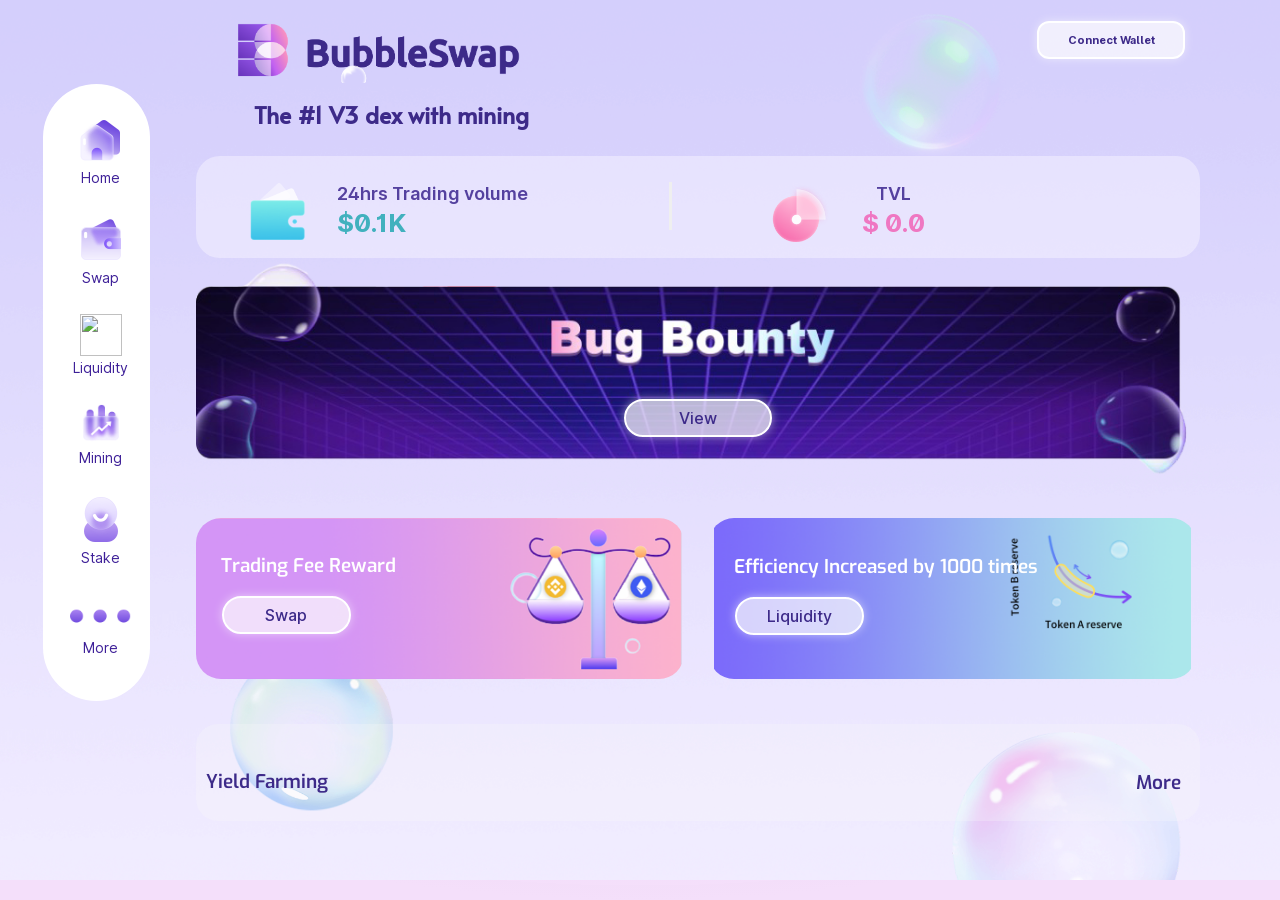
==== commit 76a6db31: "Update home.html" ====
--- a/home.html
+++ b/home.html
@@ -9901,7 +9901,7 @@
                             align-items: center;
                             left: 43px;
                             width: 107px;
-                            height: 675px;
+                            height: 617px;
                             background: #ffffff;
                             border-radius: 54px;
                             opacity: 2.49;
@@ -11266,8 +11266,7 @@
 .dropdown {
   position: relative;
   padding: 0;
-  margin-right: 1em;
-  
+  margin-right: 0em;
   border: none;
 }
 
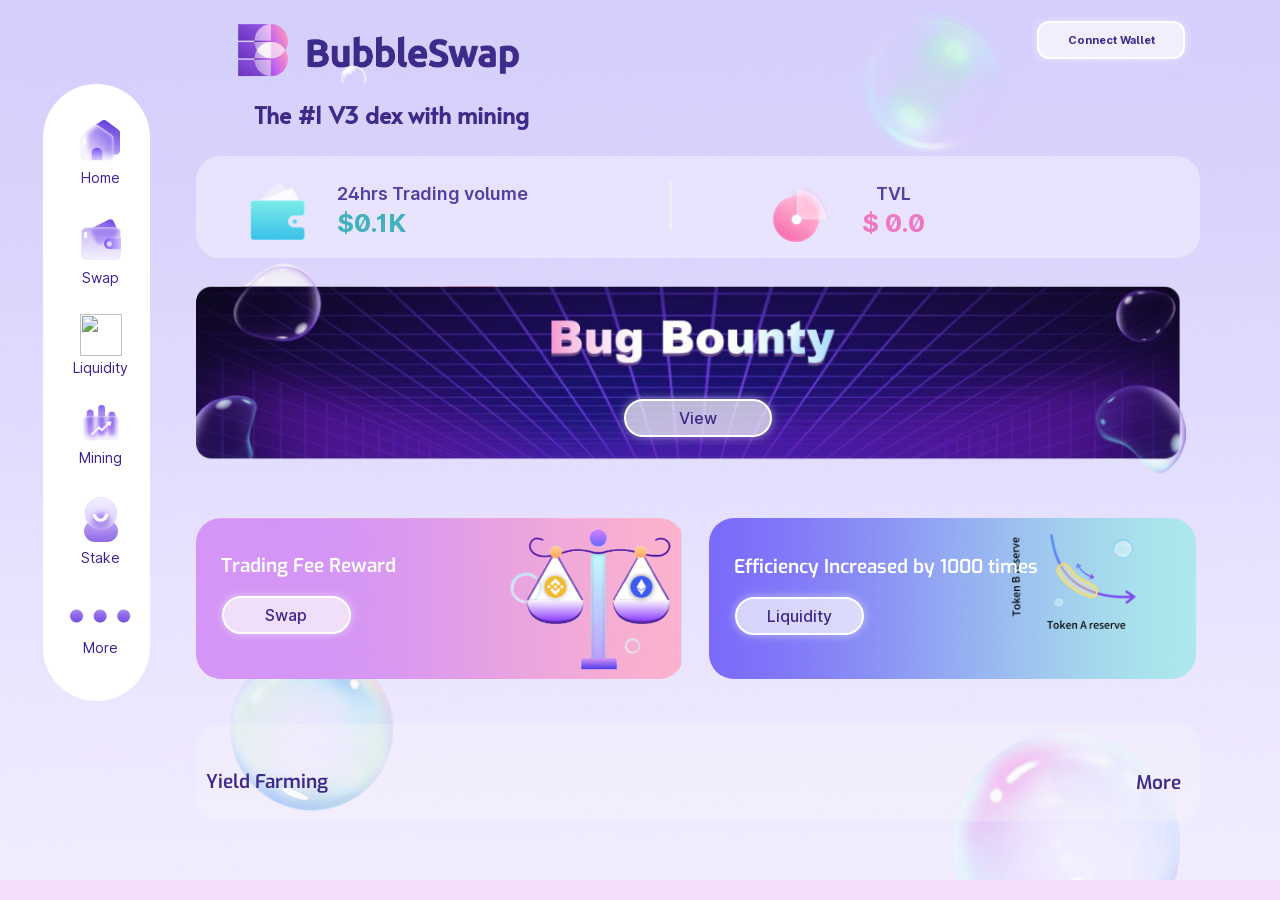
==== commit e6e8e374: "Update home.html" ====
--- a/home.html
+++ b/home.html
@@ -8265,10 +8265,10 @@
         > .elementor-widget-wrap
         > .elementor-motion-effects-container
         > .elementor-motion-effects-layer {
-        background-image: url("/pins/bg-liudong.ce31f161.png");
+        background-image: url("/pins/front3.png");
         background-position: center center;
         background-repeat: no-repeat;
-        background-size: contain;
+        background-size: cover;
       }
       .elementor-228
         .elementor-element.elementor-element-3b20b3d
@@ -8438,7 +8438,7 @@
         background-image: url("/bg-liudong.ce31f161.png");
         background-position: center center;
         background-repeat: no-repeat;
-        background-size: contain;
+        background-size: cover;
       }
       .elementor-228
         .elementor-element.elementor-element-1ca32d1
@@ -8916,7 +8916,7 @@
         .elementor-228
           .elementor-element.elementor-element-3b20b3d
           > .elementor-background-slideshow {
-          border-radius: 31px 31px 31px 31px;
+          border-radius: 22px 22px 22px 22px;
         }
         .elementor-228
           .elementor-element.elementor-element-8e850f1
@@ -9994,8 +9994,9 @@
                             margin: -12px 0px 0px 18px;
                             font-size: 8px;
                             width: 358px;
-                            position: absolute;
+                            position: fixed;
                             padding: 10px;
+                            
                           }
 
                           .top a {
@@ -10165,13 +10166,12 @@
                               <a> <img src="/icons/more.png" style="width: 52; height: 42px"; margin-left: -2px;  />More</a>
                             </summary>
                             <ul>
-                              <li><a href="https://github.com/bubbledex"> <img src="/icons/contract.png" style="width: 22px; height: 22px; margin: -2px 17px -7px 0px;" /> Smart Contract</a></li>
+                              <li><a href="https://docs.bubbleswap.co/developers/contrats-address"> <img src="/icons/contract.png" style="width: 22px; height: 22px; margin: -2px 17px -7px 0px;" /> Smart Contract</a></li>
                               <li><a href="https://www.certik.com/bubbleswap"> <img src="/icons/audit.png" style="width: 22px; height: 22px; margin: -2px 17px -7px 0px; " /> Audit</a></li>
                            <li><a href="#"> <img src="/icons/chart.png" style="width: 22px; height: 22px; margin: -2px 17px -7px 0px;" /> Chart</a></li>
                               <li><a href="https://twitter.com/bubbleswapdao"> <img src="/icons/twitter.png" style="width: 22px; height: 22px; margin: -2px 17px -7px 0px; " /> Twitter</a></li>
-                              <li><a href="#"> <img src="/icons/tele.png" style="width: 22px; height: 22px; margin: -2px 17px -7px 0px;" />Telegram</a></li>
                         <li><a href="https://discord.com/invite/KYThgn597y"> <img src="/icons/discord.png" style="width: 22px; height: 22px; margin: -2px 17px -7px 0px; " />Discord</a></li>
-                              <li><a href="#"><img src="/icons/mail.png" style="width: 22px; height: 22px; margin: -2px 17px -7px 0px;" /> Contact Us</a></li>
+                              <li><a href="mailto:contact@bubbleswap.co"><img src="/icons/mail.png" style="width: 22px; height: 22px; margin: -2px 17px -7px 0px;" /> Contact Us</a></li>
                           </ul>
                         </details>
                         </div>
